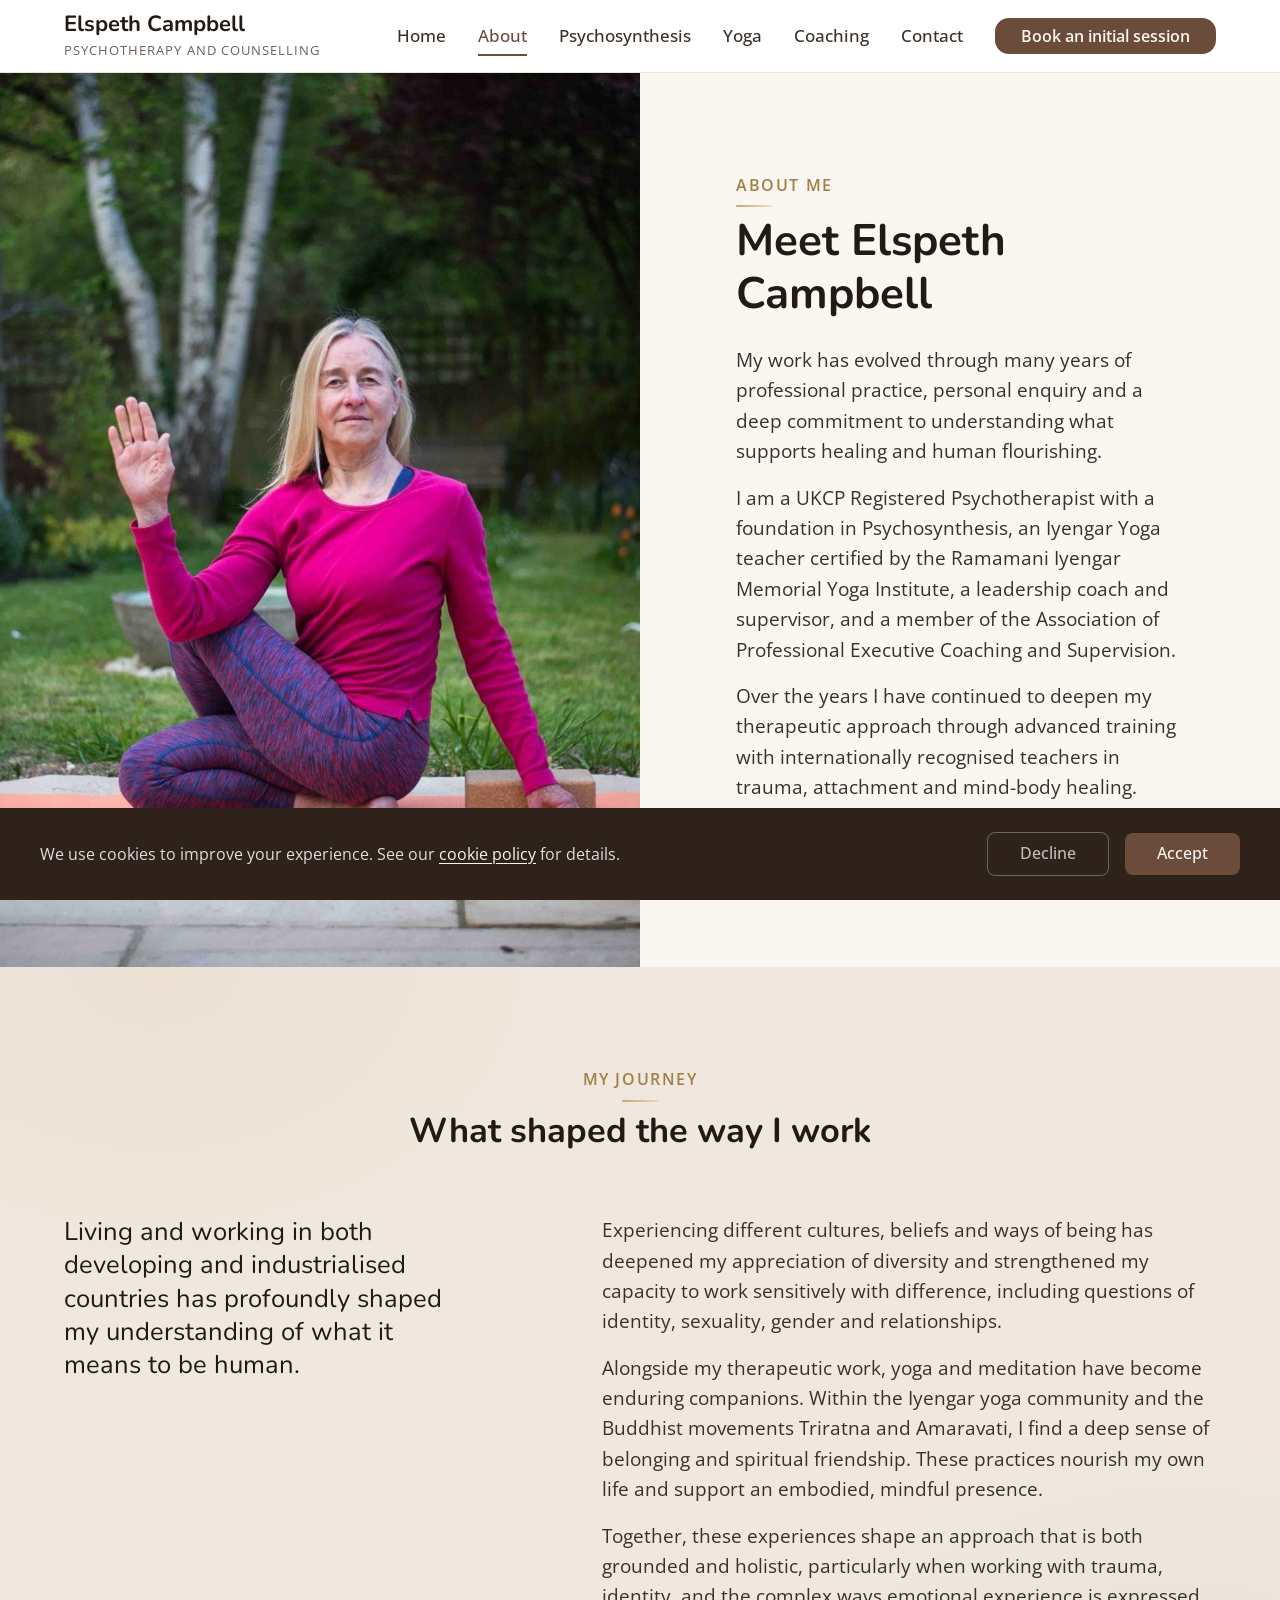
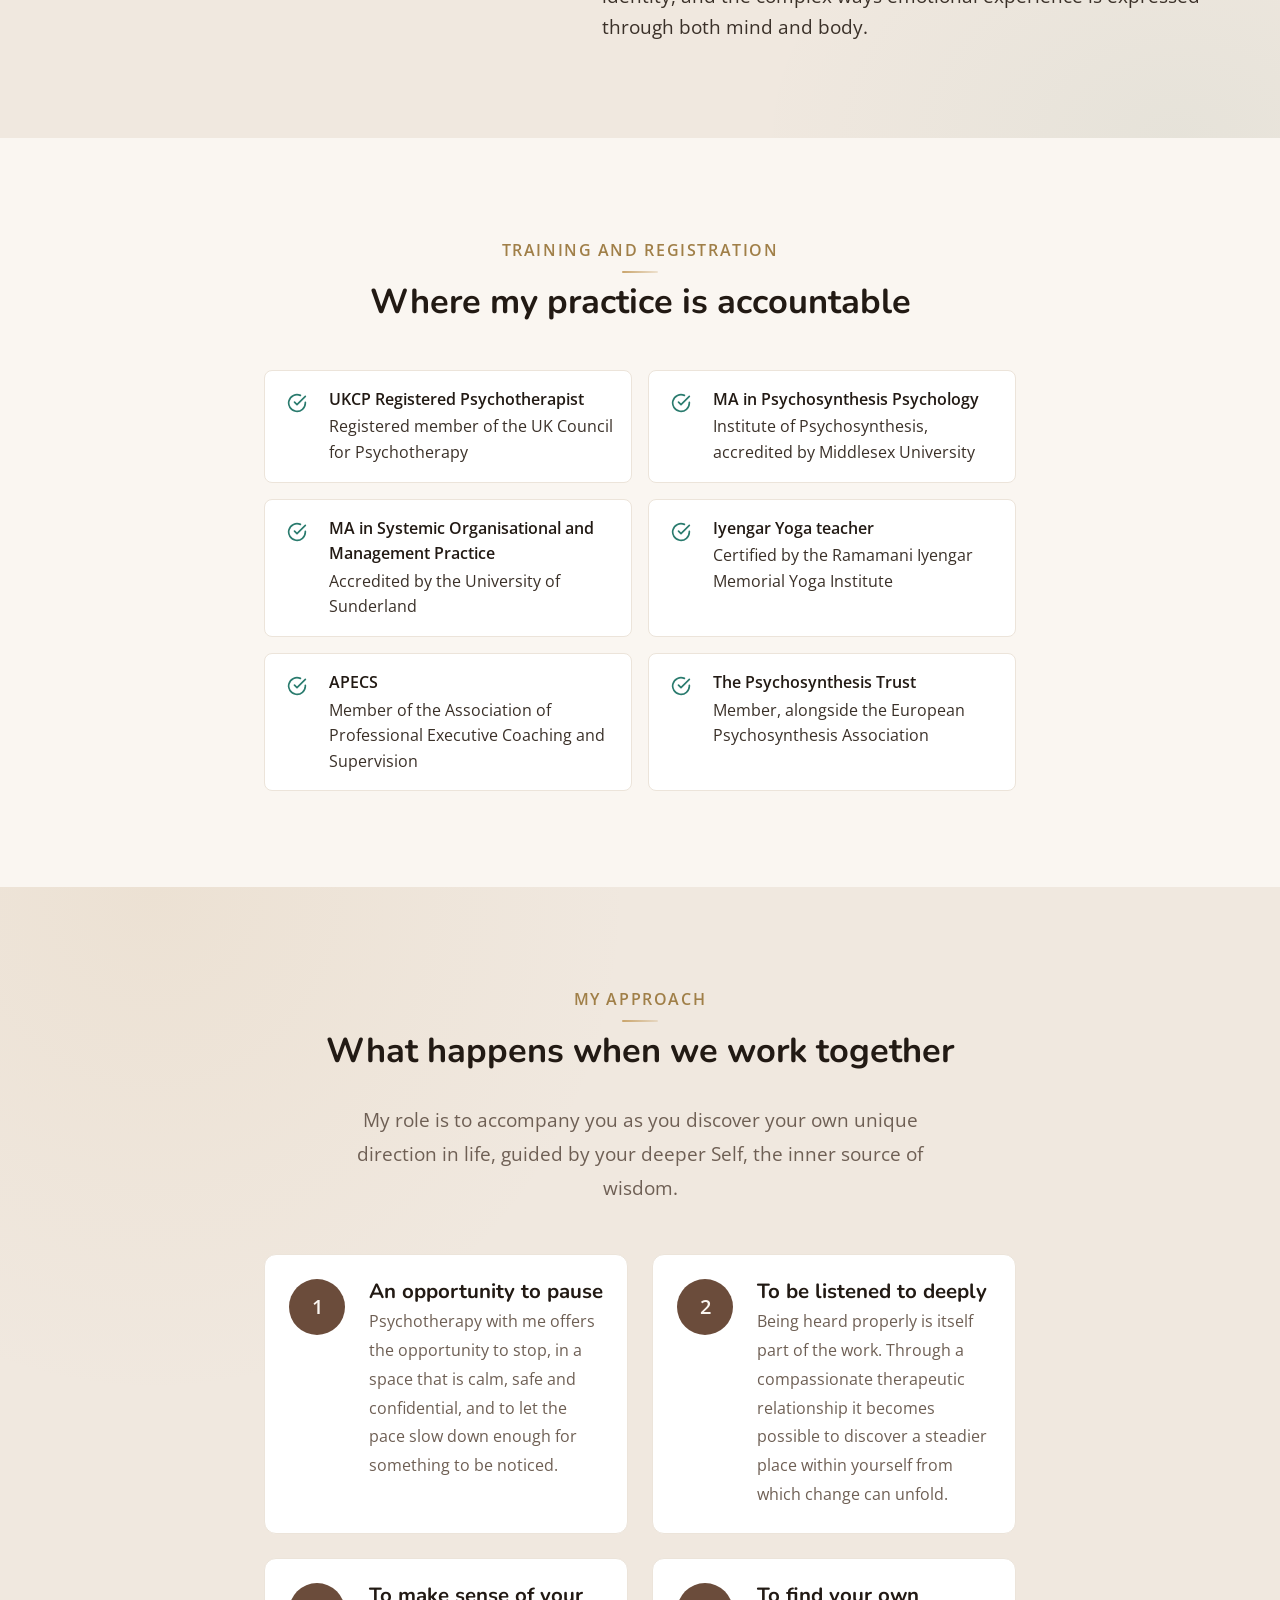
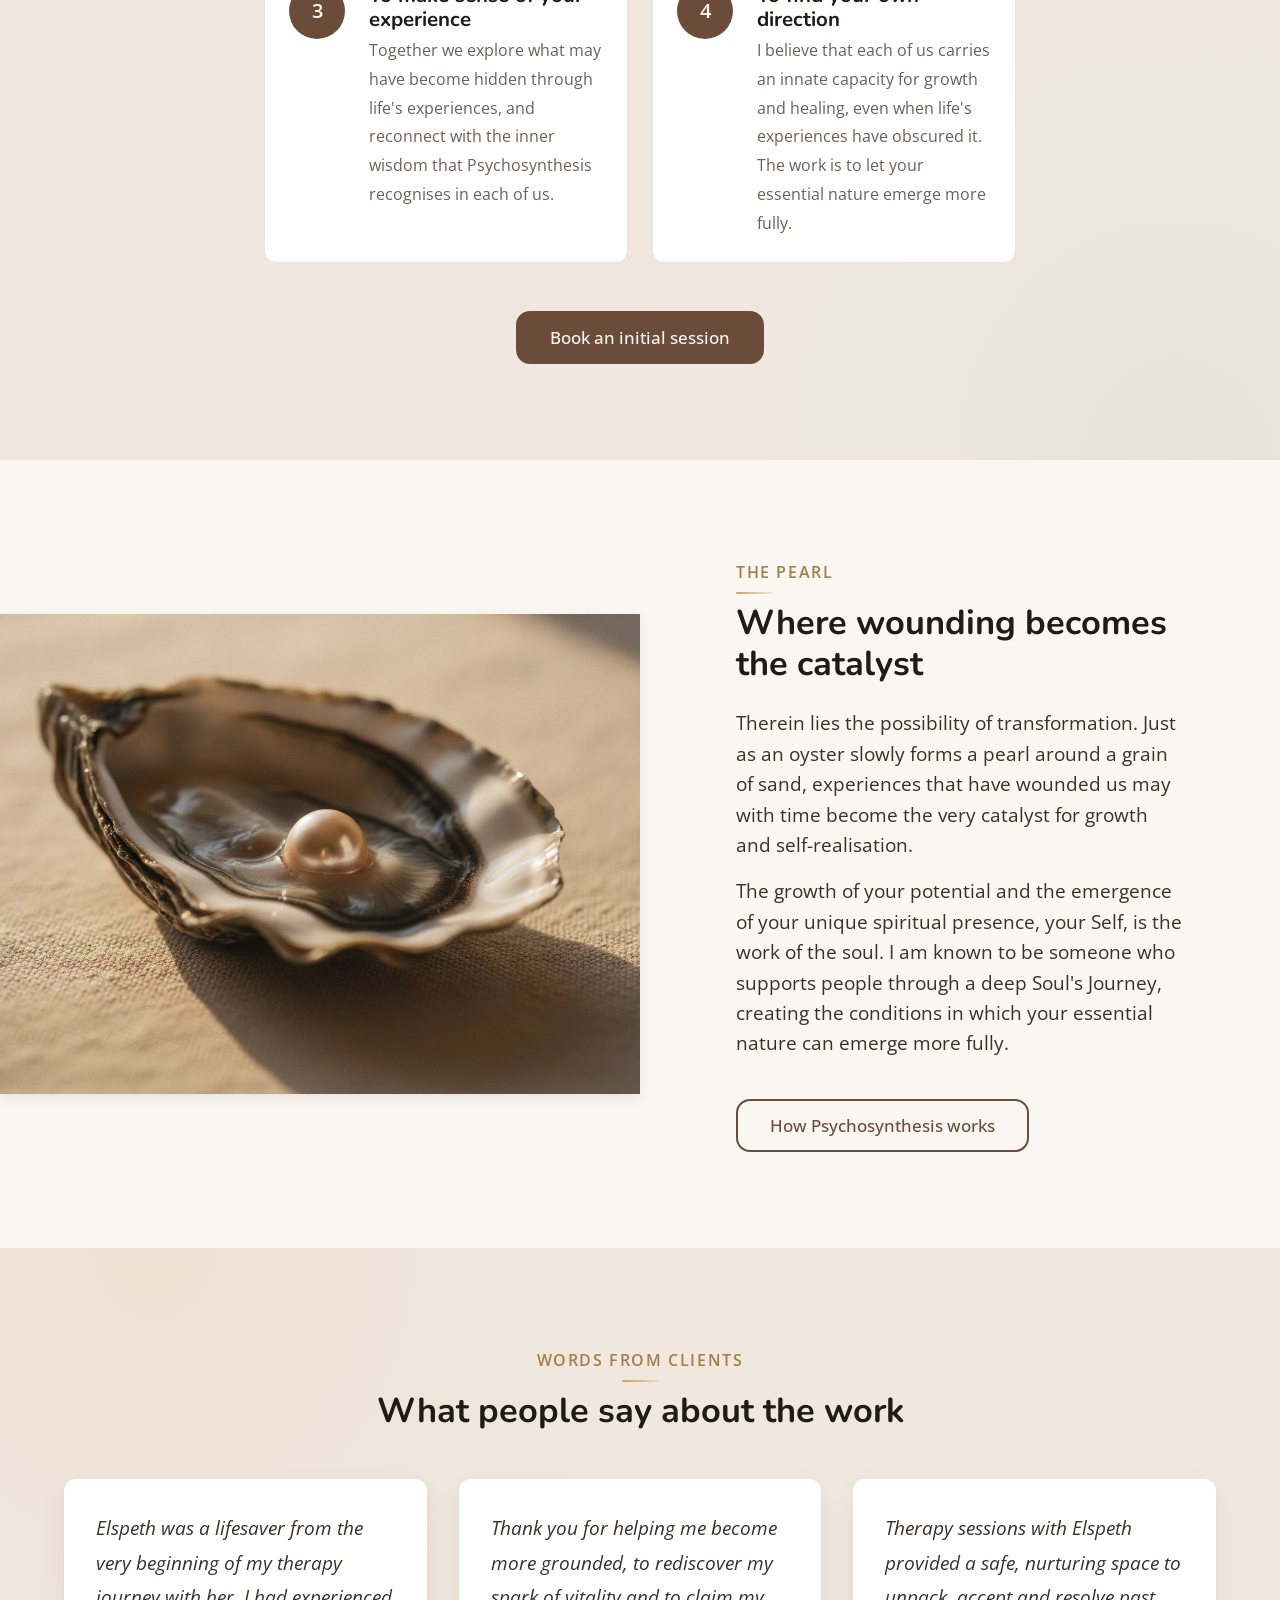
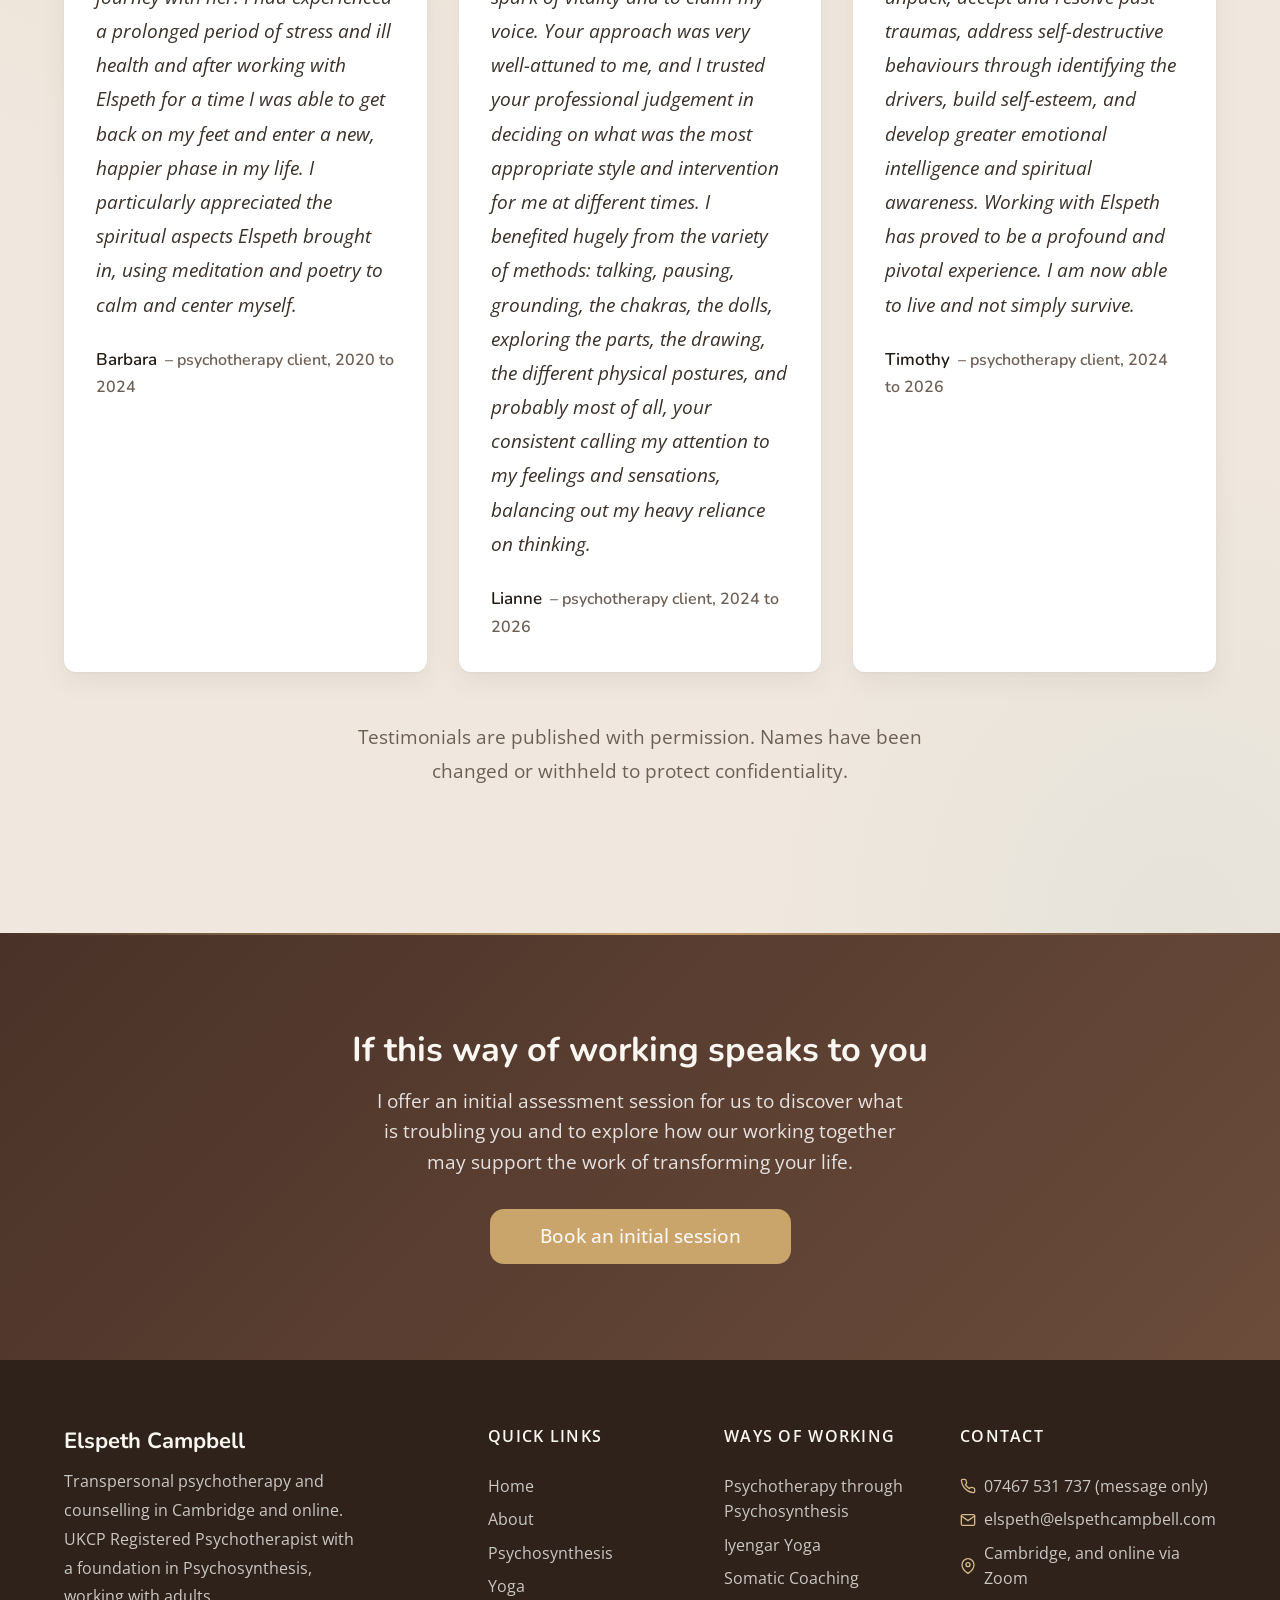
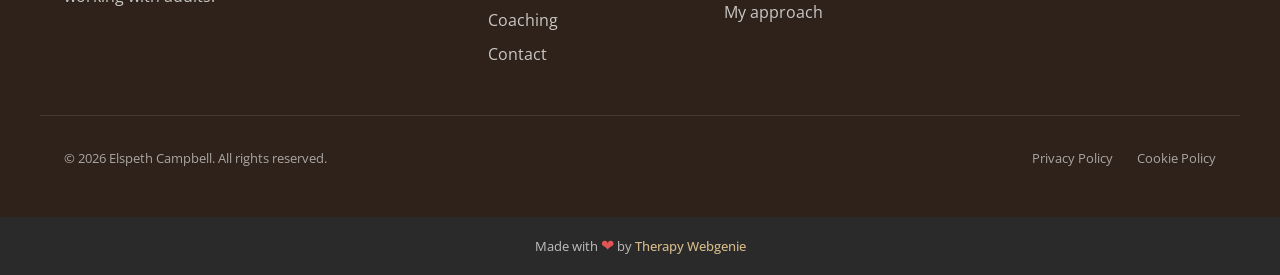
==== about.html @ 1c3edd98 "Fan-out: about, yoga, coaching, contact, privacy, cookies Slice approved 2026-08-28. All six remaini" ====
<!DOCTYPE html>
<html lang="en">
<head>
  <meta charset="UTF-8">
  <meta name="viewport" content="width=device-width, initial-scale=1.0">
  <meta name="description" content="Elspeth Campbell is a UKCP Registered Psychotherapist in Cambridge and online, with a foundation in Psychosynthesis and Iyengar Yoga.">
  <meta name="author" content="Elspeth Campbell">
  <meta name="robots" content="max-image-preview:large">
  <title>About Elspeth Campbell | Psychotherapist in Cambridge</title>

  <link rel="canonical" href="https://www.elspethcampbell.com/about.html">

  <meta property="og:type" content="profile">
  <meta property="og:url" content="https://www.elspethcampbell.com/about.html">
  <meta property="og:title" content="About Elspeth Campbell | Psychotherapist in Cambridge">
  <meta property="og:description" content="Elspeth Campbell is a UKCP Registered Psychotherapist in Cambridge and online, with a foundation in Psychosynthesis and Iyengar Yoga.">
  <meta property="og:image" content="https://www.elspethcampbell.com/images/elspeth-square.jpg">

  <meta name="twitter:card" content="summary_large_image">
  <meta name="twitter:title" content="About Elspeth Campbell | Psychotherapist in Cambridge">
  <meta name="twitter:description" content="Elspeth Campbell is a UKCP Registered Psychotherapist in Cambridge and online, with a foundation in Psychosynthesis and Iyengar Yoga.">
  <meta name="twitter:image" content="https://www.elspethcampbell.com/images/elspeth-square.jpg">

  <link rel="icon" href="images/favicon.png" type="image/png" sizes="96x96">
  <link rel="apple-touch-icon" href="images/apple-touch-icon.png">

  <link rel="preconnect" href="https://fonts.googleapis.com">
  <link rel="preconnect" href="https://fonts.gstatic.com" crossorigin>

  <link rel="stylesheet" href="css/base.css">
  <link rel="stylesheet" href="css/components.css">
  <link rel="stylesheet" href="css/theme.css">
  <!-- PROFILE:schema -->
  <script type="application/ld+json">
  {
    "@context": "https://schema.org",
    "@type": "LocalBusiness",
    "name": "Elspeth Campbell",
    "description": "Transpersonal psychotherapy and counselling in Cambridge and online. UKCP Registered Psychotherapist with a foundation in Psychosynthesis, working with adults.",
    "url": "https://www.elspethcampbell.com",
    "telephone": "07467 531 737",
    "email": "elspeth@elspethcampbell.com",
    "address": {
      "@type": "PostalAddress",
      "addressLocality": "Cambridge",
      "addressCountry": "GB"
    },
    "areaServed": "Cambridge and online",
    "image": "https://www.elspethcampbell.com/images/elspeth-square.jpg"
  }
  </script>
  <!-- /PROFILE:schema -->
</head>
<body>

  <a href="#main" class="skip-link">Skip to main content</a>

  <!-- SECTION: nav -->
  <nav class="nav" role="navigation" aria-label="Main navigation">
    <div class="container nav__inner">
      <a href="index.html" class="nav__brand">
        <!-- PROFILE:logo --><!-- /PROFILE:logo -->
        <span class="nav__name"><!-- PROFILE:site_title -->Elspeth Campbell<!-- /PROFILE:site_title --></span>
        <span class="nav__title"><!-- PROFILE:site_slogan -->Psychotherapy and Counselling<!-- /PROFILE:site_slogan --></span>
      </a>
      <div class="nav__links">
        <a href="index.html" class="nav__link">Home</a>
        <a href="about.html" class="nav__link nav__link--active">About</a>
        <a href="psychosynthesis.html" class="nav__link">Psychosynthesis</a>
        <a href="yoga.html" class="nav__link">Yoga</a>
        <a href="coaching.html" class="nav__link">Coaching</a>
        <a href="contact.html" class="nav__link">Contact</a>
        <a href="contact.html" class="btn btn--primary nav__cta">Book an initial session</a>
      </div>
      <button class="nav__toggle" aria-label="Toggle menu" aria-expanded="false" aria-controls="mobile-menu">
        <span class="nav__toggle-bar"></span>
        <span class="nav__toggle-bar"></span>
        <span class="nav__toggle-bar"></span>
      </button>
    </div>
    <div class="nav__mobile" id="mobile-menu" role="menu">
      <a href="index.html" class="nav__link" role="menuitem">Home</a>
      <a href="about.html" class="nav__link nav__link--active" role="menuitem">About</a>
      <a href="psychosynthesis.html" class="nav__link" role="menuitem">Psychosynthesis</a>
      <a href="yoga.html" class="nav__link" role="menuitem">Yoga</a>
      <a href="coaching.html" class="nav__link" role="menuitem">Coaching</a>
      <a href="contact.html" class="nav__link" role="menuitem">Contact</a>
      <a href="contact.html" class="btn btn--primary" role="menuitem">Book an initial session</a>
    </div>
  </nav>
  <!-- /SECTION: nav -->

  <!-- Compact scroll header -->
  <div class="nav-scroll" aria-hidden="true">
    <div class="container nav-scroll__inner">
      <div class="nav-scroll__brand">
        <span class="nav-scroll__name"><!-- PROFILE:site_title -->Elspeth Campbell<!-- /PROFILE:site_title --></span>
        <span class="nav-scroll__title"><!-- PROFILE:site_slogan -->Psychotherapy and Counselling<!-- /PROFILE:site_slogan --></span>
      </div>
      <div class="nav-scroll__right">
        <a href="tel:07467531737" class="nav-scroll__phone">
          <svg xmlns="http://www.w3.org/2000/svg" viewBox="0 0 24 24" fill="none" stroke="currentColor" stroke-width="2" stroke-linecap="round" stroke-linejoin="round"><path d="M22 16.92v3a2 2 0 0 1-2.18 2 19.79 19.79 0 0 1-8.63-3.07 19.5 19.5 0 0 1-6-6 19.79 19.79 0 0 1-3.07-8.67A2 2 0 0 1 4.11 2h3a2 2 0 0 1 2 1.72c.127.96.361 1.903.7 2.81a2 2 0 0 1-.45 2.11L8.09 9.91a16 16 0 0 0 6 6l1.27-1.27a2 2 0 0 1 2.11-.45c.907.339 1.85.573 2.81.7A2 2 0 0 1 22 16.92z"></path></svg>
          07467 531 737
        </a>
        <a href="tel:07467531737" class="nav-scroll__phone-icon" aria-label="Call Elspeth">
          <svg xmlns="http://www.w3.org/2000/svg" viewBox="0 0 24 24" fill="none" stroke="currentColor" stroke-width="2" stroke-linecap="round" stroke-linejoin="round"><path d="M22 16.92v3a2 2 0 0 1-2.18 2 19.79 19.79 0 0 1-8.63-3.07 19.5 19.5 0 0 1-6-6 19.79 19.79 0 0 1-3.07-8.67A2 2 0 0 1 4.11 2h3a2 2 0 0 1 2 1.72c.127.96.361 1.903.7 2.81a2 2 0 0 1-.45 2.11L8.09 9.91a16 16 0 0 0 6 6l1.27-1.27a2 2 0 0 1 2.11-.45c.907.339 1.85.573 2.81.7A2 2 0 0 1 22 16.92z"></path></svg>
        </a>
        <button class="nav-scroll__toggle" aria-label="Toggle menu">
          <span class="nav-scroll__toggle-bar"></span>
          <span class="nav-scroll__toggle-bar"></span>
          <span class="nav-scroll__toggle-bar"></span>
        </button>
      </div>
    </div>
  </div>

  <main id="main">

    <!-- SECTION: about-hero -->
    <section class="about-hero">
      <div class="container about-hero__inner">
        <div class="about-hero__image-wrap">
          <img loading="lazy" src="images/elspeth-about.jpg" alt="Elspeth Campbell, transpersonal psychotherapist, seated in a garden" class="about-hero__image" width="900" height="1200" style="max-height: 100vh;">
        </div>
        <div class="about-hero__content">
          <span class="section-label">About me</span>
          <h1>Meet Elspeth Campbell</h1>
          <p>My work has evolved through many years of professional practice, personal enquiry and a deep commitment to understanding what supports healing and human flourishing.</p>
          <p>I am a UKCP Registered Psychotherapist with a foundation in Psychosynthesis, an Iyengar Yoga teacher certified by the Ramamani Iyengar Memorial Yoga Institute, a leadership coach and supervisor, and a member of the Association of Professional Executive Coaching and Supervision.</p>
          <p>Over the years I have continued to deepen my therapeutic approach through advanced training with internationally recognised teachers in trauma, attachment and mind-body healing.</p>
          <a href="contact.html" class="btn btn--primary">Book an initial session</a>
        </div>
      </div>
    </section>
    <!-- /SECTION: about-hero -->

    <!-- SECTION: my-journey -->
    <section class="section section--alt reveal">
      <div class="container">
        <div class="story-split">
          <div class="story-split__heading text-center">
            <span class="section-label">My journey</span>
            <h2 style="margin-bottom: var(--space-3xl);">What shaped the way I work</h2>
          </div>
          <div class="story-split__body" style="gap: var(--space-5xl);">
            <div class="story-split__lead">
              <h3>Living and working in both developing and industrialised countries has profoundly shaped my understanding of what it means to be human.</h3>
            </div>
            <div class="story-split__text">
              <p>Experiencing different cultures, beliefs and ways of being has deepened my appreciation of diversity and strengthened my capacity to work sensitively with difference, including questions of identity, sexuality, gender and relationships.</p>
              <p>Alongside my therapeutic work, yoga and meditation have become enduring companions. Within the Iyengar yoga community and the Buddhist movements Triratna and Amaravati, I find a deep sense of belonging and spiritual friendship. These practices nourish my own life and support an embodied, mindful presence.</p>
              <p>Together, these experiences shape an approach that is both grounded and holistic, particularly when working with trauma, identity, and the complex ways emotional experience is expressed through both mind and body.</p>
            </div>
          </div>
        </div>
      </div>
    </section>
    <!-- /SECTION: my-journey -->

    <!-- SECTION: qualifications -->
    <section class="section reveal">
      <div class="container text-center">
        <span class="section-label">Training and registration</span>
        <h2>Where my practice is accountable</h2>
      </div>
      <div class="container container--narrow reveal reveal-trigger">
        <div class="quals-list">
          <div class="quals-list__item">
            <div class="quals-list__icon"><svg xmlns="http://www.w3.org/2000/svg" viewBox="0 0 24 24" fill="none" stroke="currentColor" stroke-width="2" stroke-linecap="round" stroke-linejoin="round"><path d="M22 11.08V12a10 10 0 1 1-5.93-9.14"></path><polyline points="22 4 12 14.01 9 11.01"></polyline></svg></div>
            <div class="quals-list__text"><strong>UKCP Registered Psychotherapist</strong>Registered member of the UK Council for Psychotherapy</div>
          </div>
          <div class="quals-list__item">
            <div class="quals-list__icon"><svg xmlns="http://www.w3.org/2000/svg" viewBox="0 0 24 24" fill="none" stroke="currentColor" stroke-width="2" stroke-linecap="round" stroke-linejoin="round"><path d="M22 11.08V12a10 10 0 1 1-5.93-9.14"></path><polyline points="22 4 12 14.01 9 11.01"></polyline></svg></div>
            <div class="quals-list__text"><strong>MA in Psychosynthesis Psychology</strong>Institute of Psychosynthesis, accredited by Middlesex University</div>
          </div>
          <div class="quals-list__item">
            <div class="quals-list__icon"><svg xmlns="http://www.w3.org/2000/svg" viewBox="0 0 24 24" fill="none" stroke="currentColor" stroke-width="2" stroke-linecap="round" stroke-linejoin="round"><path d="M22 11.08V12a10 10 0 1 1-5.93-9.14"></path><polyline points="22 4 12 14.01 9 11.01"></polyline></svg></div>
            <div class="quals-list__text"><strong>MA in Systemic Organisational and Management Practice</strong>Accredited by the University of Sunderland</div>
          </div>
          <div class="quals-list__item">
            <div class="quals-list__icon"><svg xmlns="http://www.w3.org/2000/svg" viewBox="0 0 24 24" fill="none" stroke="currentColor" stroke-width="2" stroke-linecap="round" stroke-linejoin="round"><path d="M22 11.08V12a10 10 0 1 1-5.93-9.14"></path><polyline points="22 4 12 14.01 9 11.01"></polyline></svg></div>
            <div class="quals-list__text"><strong>Iyengar Yoga teacher</strong>Certified by the Ramamani Iyengar Memorial Yoga Institute</div>
          </div>
          <div class="quals-list__item">
            <div class="quals-list__icon"><svg xmlns="http://www.w3.org/2000/svg" viewBox="0 0 24 24" fill="none" stroke="currentColor" stroke-width="2" stroke-linecap="round" stroke-linejoin="round"><path d="M22 11.08V12a10 10 0 1 1-5.93-9.14"></path><polyline points="22 4 12 14.01 9 11.01"></polyline></svg></div>
            <div class="quals-list__text"><strong>APECS</strong>Member of the Association of Professional Executive Coaching and Supervision</div>
          </div>
          <div class="quals-list__item">
            <div class="quals-list__icon"><svg xmlns="http://www.w3.org/2000/svg" viewBox="0 0 24 24" fill="none" stroke="currentColor" stroke-width="2" stroke-linecap="round" stroke-linejoin="round"><path d="M22 11.08V12a10 10 0 1 1-5.93-9.14"></path><polyline points="22 4 12 14.01 9 11.01"></polyline></svg></div>
            <div class="quals-list__text"><strong>The Psychosynthesis Trust</strong>Member, alongside the European Psychosynthesis Association</div>
          </div>
        </div>
      </div>
    </section>
    <!-- /SECTION: qualifications -->

    <!-- SECTION: approach -->
    <section class="section section--alt reveal">
      <div class="container text-center">
        <span class="section-label">My approach</span>
        <h2>What happens when we work together</h2>
        <p class="section-subtitle">My role is to accompany you as you discover your own unique direction in life, guided by your deeper Self, the inner source of wisdom.</p>
      </div>
      <div class="container container--narrow reveal reveal-trigger">
        <div class="approach-grid">
          <div class="approach-item">
            <div class="approach-item__number">1</div>
            <h3>An opportunity to pause</h3>
            <p>Psychotherapy with me offers the opportunity to stop, in a space that is calm, safe and confidential, and to let the pace slow down enough for something to be noticed.</p>
          </div>
          <div class="approach-item">
            <div class="approach-item__number">2</div>
            <h3>To be listened to deeply</h3>
            <p>Being heard properly is itself part of the work. Through a compassionate therapeutic relationship it becomes possible to discover a steadier place within yourself from which change can unfold.</p>
          </div>
          <div class="approach-item">
            <div class="approach-item__number">3</div>
            <h3>To make sense of your experience</h3>
            <p>Together we explore what may have become hidden through life's experiences, and reconnect with the inner wisdom that Psychosynthesis recognises in each of us.</p>
          </div>
          <div class="approach-item">
            <div class="approach-item__number">4</div>
            <h3>To find your own direction</h3>
            <p>I believe that each of us carries an innate capacity for growth and healing, even when life's experiences have obscured it. The work is to let your essential nature emerge more fully.</p>
          </div>
        </div>
      </div>
      <div class="container text-center section-footer">
        <a href="contact.html" class="btn btn--primary">Book an initial session</a>
      </div>
    </section>
    <!-- /SECTION: approach -->

    <!-- SECTION: values -->
    <section class="section reveal">
      <div class="split split--bleed">
        <img src="images/pearl-in-oyster.jpg" alt="A pearl forming inside an opened oyster shell, soft iridescent nacre" class="split__image" width="1200" height="800" loading="lazy">
        <div class="split__content">
          <span class="section-label">The pearl</span>
          <h2>Where wounding becomes the catalyst</h2>
          <p>Therein lies the possibility of transformation. Just as an oyster slowly forms a pearl around a grain of sand, experiences that have wounded us may with time become the very catalyst for growth and self-realisation.</p>
          <p>The growth of your potential and the emergence of your unique spiritual presence, your Self, is the work of the soul. I am known to be someone who supports people through a deep Soul's Journey, creating the conditions in which your essential nature can emerge more fully.</p>
          <a href="psychosynthesis.html" class="btn btn--secondary">How Psychosynthesis works</a>
        </div>
      </div>
    </section>
    <!-- /SECTION: values -->

    <!-- SECTION: testimonials -->
    <section class="section section--alt">
      <div class="container text-center">
        <span class="section-label">Words from clients</span>
        <h2>What people say about the work</h2>
      </div>
      <div class="container grid grid--3">
        <div class="testimonial testimonial--card">
          <p class="testimonial__quote">Elspeth was a lifesaver from the very beginning of my therapy journey with her. I had experienced a prolonged period of stress and ill health and after working with Elspeth for a time I was able to get back on my feet and enter a new, happier phase in my life. I particularly appreciated the spiritual aspects Elspeth brought in, using meditation and poetry to calm and center myself.</p>
          <p class="testimonial__author">Barbara <span class="testimonial__detail" style="display:inline; margin-left: 0.25em;">&ndash; psychotherapy client, 2020 to 2024</span></p>
        </div>
        <div class="testimonial testimonial--card">
          <p class="testimonial__quote">Thank you for helping me become more grounded, to rediscover my spark of vitality and to claim my voice. Your approach was very well-attuned to me, and I trusted your professional judgement in deciding on what was the most appropriate style and intervention for me at different times. I benefited hugely from the variety of methods: talking, pausing, grounding, the chakras, the dolls, exploring the parts, the drawing, the different physical postures, and probably most of all, your consistent calling my attention to my feelings and sensations, balancing out my heavy reliance on thinking.</p>
          <p class="testimonial__author">Lianne <span class="testimonial__detail" style="display:inline; margin-left: 0.25em;">&ndash; psychotherapy client, 2024 to 2026</span></p>
        </div>
        <div class="testimonial testimonial--card">
          <p class="testimonial__quote">Therapy sessions with Elspeth provided a safe, nurturing space to unpack, accept and resolve past traumas, address self-destructive behaviours through identifying the drivers, build self-esteem, and develop greater emotional intelligence and spiritual awareness. Working with Elspeth has proved to be a profound and pivotal experience. I am now able to live and not simply survive.</p>
          <p class="testimonial__author">Timothy <span class="testimonial__detail" style="display:inline; margin-left: 0.25em;">&ndash; psychotherapy client, 2024 to 2026</span></p>
        </div>
      </div>
      <div class="container text-center section-footer">
        <p class="section-subtitle">Testimonials are published with permission. Names have been changed or withheld to protect confidentiality.</p>
      </div>
    </section>
    <!-- /SECTION: testimonials -->

    <!-- SECTION: cta -->
    <section class="section cta-banner">
      <div class="container text-center">
        <h2>If this way of working speaks to you</h2>
        <p>I offer an initial assessment session for us to discover what is troubling you and to explore how our working together may support the work of transforming your life.</p>
        <a href="contact.html" class="btn btn--accent">Book an initial session</a>
      </div>
    </section>
    <!-- /SECTION: cta -->

  </main>

  <!-- SECTION: footer -->
  <footer class="footer">
    <div class="container footer__inner">
      <div class="footer__brand">
        <p class="footer__brand-name">Elspeth Campbell</p>
        <p class="footer__brand-text">Transpersonal psychotherapy and counselling in Cambridge and online. UKCP Registered Psychotherapist with a foundation in Psychosynthesis, working with adults.</p>
      </div>
      <div class="footer__col">
        <p class="footer__heading">Quick Links</p>
        <div class="footer__links">
          <a href="index.html" class="footer__link">Home</a>
          <a href="about.html" class="footer__link">About</a>
          <a href="psychosynthesis.html" class="footer__link">Psychosynthesis</a>
          <a href="yoga.html" class="footer__link">Yoga</a>
          <a href="coaching.html" class="footer__link">Coaching</a>
          <a href="contact.html" class="footer__link">Contact</a>
        </div>
      </div>
      <div class="footer__col">
        <p class="footer__heading">Ways of working</p>
        <div class="footer__links">
          <a href="psychosynthesis.html" class="footer__link">Psychotherapy through Psychosynthesis</a>
          <a href="yoga.html" class="footer__link">Iyengar Yoga</a>
          <a href="coaching.html" class="footer__link">Somatic Coaching</a>
          <a href="about.html" class="footer__link">My approach</a>
        </div>
      </div>
      <div class="footer__col">
        <p class="footer__heading">Contact</p>
        <div class="footer__contact-item">
          <svg xmlns="http://www.w3.org/2000/svg" viewBox="0 0 24 24" fill="none" stroke="currentColor" stroke-width="2" stroke-linecap="round" stroke-linejoin="round"><path d="M22 16.92v3a2 2 0 0 1-2.18 2 19.79 19.79 0 0 1-8.63-3.07 19.5 19.5 0 0 1-6-6 19.79 19.79 0 0 1-3.07-8.67A2 2 0 0 1 4.11 2h3a2 2 0 0 1 2 1.72 12.84 12.84 0 0 0 .7 2.81 2 2 0 0 1-.45 2.11L8.09 9.91a16 16 0 0 0 6 6l1.27-1.27a2 2 0 0 1 2.11-.45 12.84 12.84 0 0 0 2.81.7A2 2 0 0 1 22 16.92z"></path></svg>
          <!-- PROFILE:phone_landline --><span>07467 531 737 (message only)</span><!-- /PROFILE:phone_landline -->
        </div>
        <div class="footer__contact-item">
          <svg xmlns="http://www.w3.org/2000/svg" viewBox="0 0 24 24" fill="none" stroke="currentColor" stroke-width="2" stroke-linecap="round" stroke-linejoin="round"><path d="M4 4h16c1.1 0 2 .9 2 2v12c0 1.1-.9 2-2 2H4c-1.1 0-2-.9-2-2V6c0-1.1.9-2 2-2z"></path><polyline points="22,6 12,13 2,6"></polyline></svg>
          <!-- PROFILE:email --><a href="mailto:elspeth@elspethcampbell.com">elspeth@elspethcampbell.com</a><!-- /PROFILE:email -->
        </div>
        <div class="footer__contact-item">
          <svg xmlns="http://www.w3.org/2000/svg" viewBox="0 0 24 24" fill="none" stroke="currentColor" stroke-width="2" stroke-linecap="round" stroke-linejoin="round"><path d="M21 10c0 7-9 13-9 13s-9-6-9-13a9 9 0 0 1 18 0z"></path><circle cx="12" cy="10" r="3"></circle></svg>
          <!-- PROFILE:address --><span>Cambridge, and online via Zoom</span><!-- /PROFILE:address -->
        </div>
      </div>
    </div>
    <div class="container footer__bottom">
      <p class="footer__copyright">&copy; 2026 Elspeth Campbell. All rights reserved.</p>
      <div class="footer__legal">
        <a href="privacy.html">Privacy Policy</a>
        <a href="cookies-policy.html">Cookie Policy</a>
      </div>
    </div>
  </footer>
  <!-- /SECTION: footer -->

  <div class="site-credit">
    <p>Made with <span class="site-credit__heart" aria-label="love">&#10084;</span> by <a href="https://www.therapywebgenie.com" target="_blank" rel="noopener">Therapy Webgenie</a></p>
  </div>

  <!-- Cookie Consent -->
  <div class="cookie-banner" role="dialog" aria-label="Cookie consent">
    <div class="cookie-banner__inner">
      <p class="cookie-banner__text">We use cookies to improve your experience. See our <a href="cookies-policy.html">cookie policy</a> for details.</p>
      <div class="cookie-banner__buttons"><button class="cookie-banner__accept">Accept</button><button class="cookie-banner__decline">Decline</button></div>
    </div>
  </div>

  <!-- Back to Top -->
  <button class="back-to-top" aria-label="Back to top">
    <svg xmlns="http://www.w3.org/2000/svg" viewBox="0 0 24 24" fill="none" stroke="currentColor" stroke-width="2" stroke-linecap="round" stroke-linejoin="round"><polyline points="18 15 12 9 6 15"></polyline></svg>
  </button>

  <script src="js/main.js"></script>
</body>
</html>
---- css/base.css ----
/* =============================================
   BASE STYLES
   Reset, Custom Properties, Typography, Layout
   Theme colours & fonts are in theme.css
   ============================================= */

/* --- Custom Properties (non-theme) --- */
:root {
  --text-xs: 0.8125rem;
  --text-sm: 1rem;
  --text-base: 1.0625rem;
  --text-md: 1.1875rem;
  --text-lg: 1.375rem;
  --text-xl: 1.625rem;
  --text-2xl: 2rem;
  --text-3xl: 2.375rem;
  --text-4xl: 3rem;

  /* Heading sizes (overridable per font pairing in theme.css) */
  --text-h1: var(--text-3xl);          /* mobile: 38px */
  --text-h1-desktop: var(--text-4xl);  /* desktop: 48px */
  --text-h2: var(--text-2xl);          /* mobile: 32px */
  --text-h2-desktop: var(--text-3xl);  /* desktop: 38px */
  --text-h3: var(--text-xl);           /* mobile: 26px */
  --text-h3-desktop: 1.75rem;          /* desktop: 28px */

  --font-weight-normal: 400;
  --font-weight-medium: 500;
  --font-weight-semibold: 600;
  --font-weight-bold: 700;

  --line-height-tight: 1.2;
  --line-height-normal: 1.6;
  --line-height-relaxed: 1.8;

  /* Spacing */
  --space-xs: 0.25rem;
  --space-sm: 0.5rem;
  --space-md: 1rem;
  --space-lg: 1.5rem;
  --space-xl: 2rem;
  --space-2xl: 3rem;
  --space-3xl: 4rem;
  --space-4xl: 6rem;
  --space-5xl: 8rem;

  /* Layout */
  --container-max: 1200px;
  --container-narrow: 800px;
  --container-wide: 1400px;

  /* Border Radius */
  --radius-sm: 4px;
  --radius-md: 8px;
  --radius-lg: 12px;
  --radius-xl: 20px;
  --radius-full: 9999px;

  /* Shadows */
  --shadow-sm: 0 1px 3px rgba(0, 0, 0, 0.06);
  --shadow-md: 0 4px 12px rgba(0, 0, 0, 0.08);
  --shadow-lg: 0 8px 30px rgba(0, 0, 0, 0.1);
  --shadow-xl: 0 12px 40px rgba(0, 0, 0, 0.12);

  /* Transitions */
  --transition-fast: 150ms ease;
  --transition-base: 250ms ease;
  --transition-normal: 300ms ease;
  --transition-slow: 400ms ease;

  /* === v1.5 Aesthetic dials ===
     Per-site theme.css overrides these to flip a site's visual aesthetic
     (sharp / soft / brutalist / luxe / editorial). Defaults preserve the
     current "soft modern" look so existing sites are unchanged.
     Pills always read --aesthetic-radius-pill (fixed 999px) so they
     stay pill-shaped regardless of the dial. */
  --aesthetic-radius:        14px;
  --aesthetic-radius-pill:   999px;
  --aesthetic-shadow-card:   0 1px 3px rgba(0, 0, 0, 0.04), 0 4px 16px rgba(0, 0, 0, 0.06);
  --aesthetic-border-width:  1px;
}

/* --- Reset --- */
*,
*::before,
*::after {
  box-sizing: border-box;
  margin: 0;
  padding: 0;
}

html {
  font-size: 100%;
  scroll-behavior: smooth;
  -webkit-text-size-adjust: 100%;
}

body {
  font-family: var(--font-body);
  font-size: var(--text-md);
  font-weight: var(--font-weight-normal);
  line-height: var(--line-height-normal);
  color: var(--color-text);
  background-color: var(--color-bg);
  -webkit-font-smoothing: antialiased;
  -moz-osx-font-smoothing: grayscale;
}

img,
picture,
video {
  display: block;
  max-width: 100%;
  height: auto;
}

svg {
  display: block;
}

input,
button,
textarea,
select {
  font: inherit;
  color: inherit;
}

button {
  cursor: pointer;
  border: none;
  background: none;
}

a {
  color: inherit;
  text-decoration: none;
}

ul,
ol {
  list-style: none;
}

h1, h2, h3, h4, h5, h6 {
  font-family: var(--font-heading);
  color: var(--color-text-heading);
  line-height: var(--line-height-tight);
  font-weight: var(--font-weight-bold);
  margin-bottom: var(--space-md);
  /* v1.7.8 — a heading carrying a long unbreakable token (a domain, an email,
     a hyphen-free compound) has nowhere to wrap and pushes past its container,
     giving the whole PAGE horizontal scroll on mobile. Hit on touch-physique,
     where "Be Better with Bowen (bebetterwithbowen.co.uk)" took the document
     to 394px inside a 375px viewport. break-word (not anywhere) so it only
     engages when the word genuinely cannot fit on a line of its own — normal
     headings are untouched, and min-content sizing is left alone so grid and
     flex tracks do not resize. */
  overflow-wrap: break-word;
}

/* --- Typography --- */
h1 {
  font-size: var(--text-h1);
}

h2 {
  font-size: var(--text-h2);
  margin-bottom: var(--space-xl);
}

h3 {
  font-size: var(--text-h3);
}

h4 {
  font-size: var(--text-lg);
}

h5 {
  font-size: var(--text-md);
}

h6 {
  font-size: var(--text-base);
}

p {
  margin-bottom: var(--space-md);
}

p:last-child:not(.section-subtitle) {
  margin-bottom: 0;
}

strong {
  font-weight: var(--font-weight-semibold);
}

/* --- Layout Utilities --- */
.container {
  width: 100%;
  max-width: var(--container-max);
  margin-left: auto;
  margin-right: auto;
  padding-left: var(--space-lg);
  padding-right: var(--space-lg);
}

.container--narrow {
  max-width: var(--container-narrow);
}

.section {
  padding-top: var(--space-3xl);
  padding-bottom: var(--space-3xl);
}

.section--alt {
  background-color: var(--color-bg-alt);
}

/* Icons inside alt sections: swap bg-alt → surface so they remain visible */
.section--alt .card__icon,
.section--alt .icon-box__icon,
.section--alt .contact-info__icon,
.section--alt .service-detail__icon {
  background-color: var(--color-surface);
}

.section--dark {
  background-color: var(--color-bg-dark);
  color: var(--color-text-inverse);
}

.section--dark h2,
.section--dark h3,
.section--dark h4 {
  color: var(--color-text-inverse);
}

/* Grid */
.grid {
  display: grid;
  gap: var(--space-xl);
}

.grid--2 {
  grid-template-columns: 1fr;
}

.grid--3 {
  grid-template-columns: 1fr;
}

/* --- Buttons --- */
.btn {
  display: inline-flex;
  align-items: center;
  justify-content: center;
  gap: var(--space-sm);
  padding: var(--space-md) var(--space-xl);
  font-family: var(--font-body);
  font-size: var(--text-base);
  font-weight: var(--font-weight-medium);
  line-height: 1;
  border-radius: var(--aesthetic-radius);
  transition: all var(--transition-base);
  text-decoration: none;
  border: calc(var(--aesthetic-border-width) + 1px) solid transparent;
  white-space: nowrap;
}

.btn svg {
  width: 1em;
  height: 1em;
  flex-shrink: 0;
}

.btn--primary {
  background-color: var(--color-primary);
  color: var(--color-text-inverse);
  border-color: var(--color-primary);
}

.btn--primary:hover {
  background-color: var(--color-primary-dark);
  border-color: var(--color-primary-dark);
}

.btn--secondary {
  background-color: transparent;
  color: var(--color-primary);
  border-color: var(--color-primary);
}

.btn--secondary:hover {
  background-color: var(--color-primary);
  color: var(--color-text-inverse);
}

.btn--accent {
  background-color: var(--color-secondary);
  color: var(--color-text-inverse);
  border-color: var(--color-secondary);
}

.btn--accent:hover {
  background-color: var(--color-secondary-dark);
  border-color: var(--color-secondary-dark);
}

.btn--block {
  width: 100%;
}

/* --- Links --- */
.link {
  color: var(--color-primary);
  text-decoration: underline;
  text-underline-offset: 3px;
  transition: color var(--transition-fast);
}

.link:hover {
  color: var(--color-primary-dark);
}

/* --- Text Utilities --- */
.text-center {
  text-align: center;
}

.text-center h2 {
  margin-bottom: var(--space-xl);
}

.text-balance {
  text-wrap: balance;
}

.section-subtitle {
  font-size: var(--text-md);
  color: var(--color-text-light);
  max-width: 600px;
  margin-bottom: var(--space-2xl);
  line-height: var(--line-height-relaxed);
}

.text-center .section-subtitle {
  margin-left: auto;
  margin-right: auto;
}

.section-footer {
  margin-top: var(--space-2xl);
}

.section-label {
  display: inline-block;
  font-family: var(--font-body);
  font-size: var(--text-sm);
  font-weight: var(--font-weight-semibold);
  text-transform: uppercase;
  letter-spacing: 0.1em;
  color: var(--color-secondary-dark);
  margin-bottom: var(--space-sm);
}
/* v1.4 — pill variant: dark-navy bg, white text, compact (matches hero label) */
.section-label--pill {
  background-color: var(--color-secondary);
  color: var(--color-text-inverse);
  font-size: 0.65rem;
  font-weight: 700;
  letter-spacing: 0.12em;
  padding: 5px 13px;
  border-radius: 5px;
  margin-bottom: 14px;
}
.section-label--pill-accent { background-color: var(--color-accent); color: var(--color-text-inverse); }
.section-label--pill-primary { background-color: var(--color-primary); color: var(--color-text-inverse); }

/* --- Responsive Typography --- */
@media (min-width: 768px) {
  h1 {
    font-size: var(--text-h1-desktop);
  }

  h2 {
    font-size: var(--text-h2-desktop);
  }

  h3 {
    font-size: var(--text-h3-desktop);
  }

  .section {
    padding-top: var(--space-4xl);
    padding-bottom: var(--space-4xl);
  }
}

/* --- Responsive Grid --- */
@media (min-width: 768px) {
  .grid--2 {
    grid-template-columns: repeat(2, 1fr);
  }

  .grid--3 {
    grid-template-columns: repeat(2, 1fr);
  }
}

@media (min-width: 1024px) {
  .grid--3 {
    grid-template-columns: repeat(3, 1fr);
  }
}

/* --- Screen Reader Only --- */
.sr-only {
  position: absolute;
  width: 1px;
  height: 1px;
  padding: 0;
  margin: -1px;
  overflow: hidden;
  clip: rect(0, 0, 0, 0);
  white-space: nowrap;
  border-width: 0;
}
---- css/components.css ----
/* =============================================
   COMPONENT STYLES
   Nav, Hero, Cards, Testimonials, Forms, Footer
   ============================================= */

/* --- Skip Link --- */
.skip-link {
  position: absolute;
  top: -100%;
  left: var(--space-md);
  padding: var(--space-sm) var(--space-md);
  background: var(--color-primary);
  color: var(--color-text-inverse);
  border-radius: var(--radius-md);
  z-index: 1000;
  font-size: var(--text-sm);
}

.skip-link:focus {
  top: var(--space-sm);
}

/* =============================================
   NAVIGATION
   ============================================= */
.nav {
  position: relative;
  z-index: 100;
  background-color: var(--color-surface);
  border-bottom: 1px solid var(--color-border-light);
  transition: box-shadow var(--transition-base);
}

.nav--scrolled {
  box-shadow: var(--shadow-md);
}

.nav__inner {
  display: flex;
  align-items: center;
  justify-content: space-between;
  height: 72px;
  position: relative;
  z-index: 2;
}

.nav__brand {
  display: flex;
  flex-direction: column;
  gap: 2px;
}

.nav__logo {
  max-height: 70px;
  width: auto;
  object-fit: contain;
}

/* Logo beside title — add .nav__brand--inline to .nav__brand */
.nav__brand--inline {
  flex-direction: row;
  align-items: center;
  gap: var(--space-sm);
}

.nav__brand--inline .nav__brand-text {
  display: flex;
  flex-direction: column;
  gap: 2px;
}

.nav__name {
  font-family: var(--font-heading);
  font-size: var(--text-lg);
  font-weight: var(--font-weight-bold);
  color: var(--color-text-heading);
  line-height: 1.2;
}

.nav__title {
  font-size: var(--text-xs);
  color: var(--color-text-light);
  text-transform: uppercase;
  letter-spacing: 0.08em;
}

.nav__links {
  display: none;
  gap: var(--space-xl);
  align-items: center;
}

.nav__link {
  font-size: var(--text-base);
  font-weight: var(--font-weight-medium);
  color: var(--color-text);
  transition: color var(--transition-fast);
  position: relative;
  padding: var(--space-xs) 0;
  white-space: nowrap;
}

.nav__link::after {
  content: '';
  position: absolute;
  bottom: -2px;
  left: 0;
  width: 0;
  height: 2px;
  background-color: var(--color-primary);
  transition: width var(--transition-base);
}

.nav__link:hover,
.nav__link--active {
  color: var(--color-primary);
}

.nav__link:hover::after,
.nav__link--active::after {
  width: 100%;
}

.nav__cta {
  font-size: var(--text-sm);
  padding: var(--space-sm) var(--space-lg);
  font-weight: 600;
}

/* Mobile Menu Toggle */
.nav__toggle {
  display: flex;
  flex-direction: column;
  gap: 5px;
  padding: var(--space-sm);
  z-index: 110;
}

.nav__toggle-bar {
  display: block;
  width: 24px;
  height: 2px;
  background-color: var(--color-text);
  border-radius: 2px;
  transition: all var(--transition-base);
  transform-origin: center;
}

.nav__toggle--open .nav__toggle-bar {
  background-color: var(--color-text-heading) !important;
}

.nav__toggle--open .nav__toggle-bar:nth-child(1) {
  transform: translateY(7px) rotate(45deg);
}

.nav__toggle--open .nav__toggle-bar:nth-child(2) {
  opacity: 0;
}

.nav__toggle--open .nav__toggle-bar:nth-child(3) {
  transform: translateY(-7px) rotate(-45deg);
}

/* Mobile Menu Overlay — slide in from right, full viewport coverage */
.nav__mobile {
  display: flex;
  position: fixed;
  inset: 0;
  background-color: var(--color-surface);
  z-index: 1;
  padding: calc(72px + var(--space-xl)) var(--space-lg) var(--space-xl);
  flex-direction: column;
  gap: var(--space-lg);
  overflow-y: auto;
  transform: translateX(100%);
  opacity: 0;
  visibility: hidden;
  transition: transform 0.35s cubic-bezier(0.4, 0, 0.2, 1),
              opacity 0.35s ease,
              visibility 0.35s;
}

/* When opened from the compact scroll header */
.nav__mobile--from-scroll {
  padding-top: calc(56px + var(--space-sm));
  z-index: 201;
}

.nav__mobile--open {
  transform: translateX(0);
  opacity: 1;
  visibility: visible;
}

.nav__mobile .nav__link,
.nav__mobile .btn {
  opacity: 0;
  transform: translateX(20px);
  transition: opacity 0.3s ease, transform 0.3s ease;
}

.nav__mobile--open .nav__link,
.nav__mobile--open .btn {
  opacity: 1;
  transform: translateX(0);
}

.nav__mobile--open > *:nth-child(1) { transition-delay: 0.05s; }
.nav__mobile--open > *:nth-child(2) { transition-delay: 0.1s; }
.nav__mobile--open > *:nth-child(3) { transition-delay: 0.15s; }
.nav__mobile--open > *:nth-child(4) { transition-delay: 0.2s; }
.nav__mobile--open > *:nth-child(5) { transition-delay: 0.25s; }
.nav__mobile--open > *:nth-child(6) { transition-delay: 0.3s; }
.nav__mobile--open > *:nth-child(7) { transition-delay: 0.35s; }

.nav__mobile .nav__link {
  font-size: var(--text-lg);
  padding: var(--space-sm) 0;
  border-bottom: 1px solid var(--color-border-light);
}

.nav__mobile .nav__link::after {
  display: none;
}

.nav__mobile .btn {
  margin-top: var(--space-md);
  text-align: center;
}

/* Two CTA buttons side by side in mobile menu */
.nav__mobile-ctas {
  display: flex;
  gap: var(--space-sm);
  margin-top: var(--space-md);
}

.nav__mobile-ctas .btn {
  flex: 1;
  text-align: center;
  margin-top: 0;
  padding: var(--space-sm);
}

/* WhatsApp button */
.btn--whatsapp {
  background-color: #2d7d52;
  border-color: #2d7d52;
  color: #ffffff;
}

.btn--whatsapp:hover {
  background-color: #246642;
  border-color: #246642;
  color: #ffffff;
}

@media (min-width: 1100px) {
  .nav__links {
    display: flex;
  }

  .nav__toggle {
    display: none;
  }
}

/* --- Nav Dropdowns (Desktop) --- */
.nav__dropdown {
  position: relative;
}

.nav__link--has-children {
  display: inline-flex;
  align-items: center;
  gap: 4px;
  background: none;
  border: none;
  cursor: pointer;
  font-family: inherit;
  font-size: inherit;
  font-weight: inherit;
  color: inherit;
  padding: 0;
}

.nav__chevron {
  width: 12px;
  height: 12px;
  transition: transform var(--transition-fast);
  flex-shrink: 0;
}

.nav__dropdown:hover .nav__chevron,
.nav__link--has-children[aria-expanded="true"] ~ .nav__dropdown-menu + .nav__chevron,
.nav__link--has-children[aria-expanded="true"] .nav__chevron {
  transform: rotate(180deg);
}

.nav__dropdown-trigger {
  display: inline-flex;
  align-items: center;
  gap: 4px;
  background: none;
  border: none;
  cursor: pointer;
  font-family: inherit;
  font-size: inherit;
  font-weight: inherit;
  color: inherit;
  padding: 0;
}

.nav__dropdown-trigger .nav__chevron {
  width: 12px;
  height: 12px;
  transition: transform var(--transition-fast);
  flex-shrink: 0;
}

.nav__dropdown:hover .nav__dropdown-trigger .nav__chevron {
  transform: rotate(180deg);
}

.nav__dropdown-menu {
  position: absolute;
  top: 100%;
  left: 50%;
  transform: translateX(-50%);
  min-width: 240px;
  background: var(--color-surface);
  border: 1px solid var(--color-border-light);
  border-radius: var(--radius-md, 8px);
  box-shadow: var(--shadow-lg);
  padding: var(--space-sm) 0;
  opacity: 0;
  visibility: hidden;
  transition: opacity var(--transition-fast), visibility var(--transition-fast);
  z-index: 110;
  margin-top: var(--space-xs);
}

.nav__dropdown:hover .nav__dropdown-menu {
  opacity: 1;
  visibility: visible;
}

.nav__dropdown-link,
.nav__dropdown-menu .nav__link--child {
  display: block;
  padding: var(--space-sm) var(--space-lg);
  font-size: var(--text-sm);
  color: var(--color-text);
  transition: background var(--transition-fast), color var(--transition-fast);
  white-space: nowrap;
  text-decoration: none;
}

.nav__dropdown-link:hover,
.nav__dropdown-menu .nav__link--child:hover {
  background: var(--color-bg);
  color: var(--color-primary);
}

.nav__dropdown-link--active {
  color: var(--color-primary);
  font-weight: 600;
}

/* --- Nav Mobile Sub-menus (Accordion) --- */
.nav__mobile-group {
  display: flex;
  flex-direction: column;
}

.nav__mobile-parent {
  display: flex;
  align-items: center;
  justify-content: space-between;
}

.nav__mobile-parent > .nav__link {
  flex: 1;
  cursor: default;
}

.nav__mobile-expand {
  padding: var(--space-sm);
  background: none;
  border: none;
  cursor: pointer;
  color: var(--color-text-light);
  transition: transform var(--transition-fast);
  display: flex;
  align-items: center;
}

.nav__mobile-expand[aria-expanded="true"] .nav__chevron {
  transform: rotate(180deg);
}

.nav__mobile-children {
  display: flex;
  flex-direction: column;
  padding-left: var(--space-lg);
}

.nav__mobile-children[hidden] {
  display: none;
}

.nav__link--child {
  font-size: var(--text-base);
  color: var(--color-text-light);
  padding: var(--space-xs) 0;
  border-bottom: 1px solid var(--color-border-light);
}

.nav__link--child:hover {
  color: var(--color-primary);
}

.nav__link--child::after {
  display: none;
}

/* =============================================
   NAVIGATION: TWO-TIER VARIANT
   Top bar (brand + contact info) + bottom bar (nav links)
   ============================================= */
.nav--two-tier {
  position: relative;
  z-index: 100;
  background-color: var(--color-surface);
  border-bottom: 1px solid var(--color-border-light);
  transition: box-shadow var(--transition-base);
  padding: 20px 0;
}

.nav--two-tier.nav--scrolled {
  box-shadow: var(--shadow-md);
}

/* --- Top bar: brand left, contact info right --- */
.nav__top {
  display: flex;
  align-items: center;
  justify-content: space-between;
  padding-top: 20px;
  padding-bottom: var(--space-sm);
}

.nav__contact {
  display: none;
  align-items: center;
  gap: var(--space-xl);
}

.nav__contact-item {
  display: flex;
  align-items: center;
  gap: var(--space-xs);
  font-size: var(--text-sm);
  color: var(--color-text-light);
  white-space: nowrap;
}

.nav__contact-item svg {
  width: 16px;
  height: 16px;
  flex-shrink: 0;
  color: var(--color-primary);
}

.nav__contact-item a {
  color: var(--color-text-light);
  font-weight: var(--font-weight-medium);
}

.nav__contact-item a:hover {
  color: var(--color-primary);
}

/* --- Bottom bar: nav links + CTA --- */
.nav__bottom {
  display: flex;
  align-items: center;
  justify-content: space-between;
  border-top: 1px solid var(--color-border-light);
  padding-top: var(--space-sm);
  padding-bottom: 20px;
}

.nav--two-tier .nav__links {
  display: none;
  gap: var(--space-lg);
  align-items: center;
  width: 100%;
}

.nav--two-tier .nav__cta {
  margin-left: auto;
}

.nav--two-tier .nav__link {
  font-size: var(--text-base);
}

/* Mobile: hamburger in top bar, not bottom */
.nav--two-tier .nav__toggle {
  display: flex;
  flex-direction: column;
  gap: 5px;
  padding: var(--space-sm);
  z-index: 110;
}

/* Two-tier mobile: hide bottom bar border, show only toggle */
.nav--two-tier .nav__bottom {
  border-top: none;
  padding: 0;
  position: absolute;
  right: var(--space-lg);
  top: var(--space-lg);
}

@media (min-width: 1100px) {
  .nav--two-tier .nav__bottom {
    position: static;
    border-top: 1px solid var(--color-border-light);
    padding-top: var(--space-sm);
    padding-bottom: var(--space-sm);
  }
}

.nav__top {
  position: relative;
}

/* Desktop breakpoint */
@media (min-width: 900px) {
  .nav__contact {
    display: flex;
  }
}

@media (min-width: 1100px) {
  .nav--two-tier .nav__links {
    display: flex;
  }

  .nav--two-tier .nav__toggle {
    display: none;
  }
}

/* Mobile menu for two-tier: needs more padding-top than single-tier nav */
.nav--two-tier .nav__mobile {
  top: 0;
  padding-top: 90px;
}

/* Contact info inside mobile menu */
.nav__mobile-contact {
  display: flex;
  flex-direction: column;
  gap: var(--space-sm);
  padding-top: var(--space-md);
  margin-top: var(--space-md);
  border-top: 1px solid var(--color-border-light);
}

.nav__mobile-contact .nav__contact-item {
  display: flex;
  font-size: var(--text-base);
}

/* Force readable dark colour on white overlay — overrides nav__contact-item a light colour */
.nav__mobile .nav__mobile-contact a,
.nav__mobile .nav__mobile-contact .nav__contact-item {
  color: var(--color-text);
}

@media (min-width: 900px) {
  .nav__mobile-contact {
    display: none;
  }
}

/* =============================================
   SCROLL-AWARE COMPACT HEADER
   Hidden by default. Slides in when user scrolls up
   after passing the main header. Shows brand + phone + hamburger.
   ============================================= */
.nav-scroll {
  position: fixed;
  top: 0;
  left: 0;
  right: 0;
  z-index: 200;
  background-color: var(--color-surface);
  border-bottom: 1px solid var(--color-border-light);
  box-shadow: var(--shadow-md);
  transform: translateY(-100%);
  opacity: 0;
  transition: transform 0.3s ease, opacity 0.3s ease;
  pointer-events: none;
}

.nav-scroll--visible {
  transform: translateY(0);
  opacity: 1;
  pointer-events: auto;
}

.nav-scroll__inner {
  display: flex;
  align-items: center;
  justify-content: space-between;
  height: 56px;
}

.nav-scroll__brand {
  display: flex;
  flex-direction: row;
  align-items: center;
  gap: var(--space-sm);
  min-width: 0;
}

.nav-scroll__brand-text {
  display: flex;
  flex-direction: column;
  gap: 2px;
  min-width: 0;
}

.nav-scroll__logo {
  height: 40px;
  width: auto;
  flex-shrink: 0;
  object-fit: contain;
}

.nav-scroll__name {
  font-family: var(--font-heading);
  font-size: var(--text-base);
  font-weight: var(--font-weight-bold);
  color: var(--color-text-heading);
  line-height: 1.2;
  white-space: nowrap;
  overflow: hidden;
  text-overflow: ellipsis;
}

.nav-scroll__title {
  font-size: 11px;
  color: var(--color-text-light);
  text-transform: uppercase;
  letter-spacing: 0.08em;
  line-height: 1.2;
}

.nav-scroll__right {
  display: flex;
  align-items: center;
  gap: var(--space-lg);
}

.nav-scroll__phone {
  display: none;
  align-items: center;
  gap: var(--space-xs);
  font-size: var(--text-sm);
  font-weight: var(--font-weight-medium);
  color: var(--color-text);
  white-space: nowrap;
}

.nav-scroll__phone svg {
  width: 16px;
  height: 16px;
  flex-shrink: 0;
  color: var(--color-primary);
}

.nav-scroll__phone:hover {
  color: var(--color-primary);
}

/* Mobile: just phone icon, no text */
.nav-scroll__phone-icon {
  display: flex;
  align-items: center;
  color: var(--color-primary);
}

.nav-scroll__phone-icon svg {
  width: 20px;
  height: 20px;
}

/* WhatsApp icon in compact scroll header — mobile only */
.nav-scroll__wa-icon {
  display: flex;
  align-items: center;
  color: var(--color-primary);
}

.nav-scroll__wa-icon svg {
  width: 20px;
  height: 20px;
}

@media (min-width: 600px) {
  .nav-scroll__phone {
    display: flex;
  }

  .nav-scroll__phone-icon {
    display: none;
  }
}

.nav-scroll__toggle {
  display: flex;
  flex-direction: column;
  gap: 5px;
  padding: var(--space-sm);
  background: none;
  border: none;
  cursor: pointer;
}

.nav-scroll__toggle-bar {
  display: block;
  width: 22px;
  height: 2px;
  background-color: var(--color-text);
  border-radius: 2px;
  transition: all var(--transition-base);
  transform-origin: center;
}

/* Transform nav-scroll hamburger into X when from-scroll overlay is open */
body:has(.nav__mobile--from-scroll.nav__mobile--open) .nav-scroll__toggle-bar:nth-child(1) {
  transform: translateY(7px) rotate(45deg);
}

body:has(.nav__mobile--from-scroll.nav__mobile--open) .nav-scroll__toggle-bar:nth-child(2) {
  opacity: 0;
}

body:has(.nav__mobile--from-scroll.nav__mobile--open) .nav-scroll__toggle-bar:nth-child(3) {
  transform: translateY(-7px) rotate(-45deg);
}

/* =============================================
   HERO
   ============================================= */
.hero {
  position: relative;
  padding: var(--space-3xl) 0;
  overflow: hidden;
}

.hero__inner {
  display: grid;
  grid-template-columns: 1fr;
  gap: var(--space-2xl);
  align-items: center;
}

.hero__content {
  order: 2;
}

.hero__image-wrap {
  order: 1;
}

.hero__label {
  display: inline-block;
  font-size: var(--text-sm);
  font-weight: var(--font-weight-semibold);
  color: var(--color-secondary-dark);
  text-transform: uppercase;
  letter-spacing: 0.1em;
  margin-bottom: var(--space-md);
}

.hero__heading {
  font-size: var(--text-h1);
  margin-bottom: var(--space-lg);
  color: var(--color-text-heading);
}

.hero__text {
  font-size: var(--text-md);
  color: var(--color-text-light);
  line-height: var(--line-height-relaxed);
  margin-bottom: var(--space-xl);
  max-width: 540px;
}

.hero__ticks {
  list-style: none;
  padding: 0;
  margin: var(--space-lg) 0;
  display: flex;
  flex-wrap: wrap;
  gap: var(--space-sm);
}

.hero__ticks li {
  display: inline-flex;
  align-items: center;
  gap: var(--space-xs);
  font-size: var(--text-xs);
  font-weight: var(--font-weight-medium);
  color: var(--color-primary-dark);
  background-color: var(--color-bg-alt);
  padding: var(--space-xs) var(--space-md);
  border-radius: var(--radius-full);
  border: 1px solid var(--color-border);
  text-align: left;
  white-space: nowrap;
}

.hero__ticks svg {
  width: 16px;
  height: 16px;
  flex-shrink: 0;
  color: var(--color-primary);
}

.hero__actions {
  display: flex;
  flex-wrap: wrap;
  gap: var(--space-md);
  justify-content: center;
}

@media (min-width: 768px) {
  .hero__actions {
    justify-content: flex-start;
  }
}

.hero__image {
  width: 100%;
  aspect-ratio: 4 / 3;
  object-fit: cover;
  border-radius: var(--radius-lg);
  box-shadow: var(--shadow-lg);
}

.hero__image-placeholder {
  width: 100%;
  aspect-ratio: 4 / 3;
  border-radius: var(--radius-lg);
  background: linear-gradient(135deg, var(--color-primary-light) 0%, var(--color-primary) 100%);
  display: flex;
  align-items: center;
  justify-content: center;
  color: var(--color-text-inverse);
  font-size: var(--text-base);
  text-align: center;
  padding: var(--space-xl);
  box-shadow: var(--shadow-lg);
}

@media (min-width: 768px) {
  .hero {
    padding: var(--space-3xl) 0;
  }

  .hero__inner {
    grid-template-columns: 1fr 1fr;
    gap: var(--space-3xl);
  }

  .hero__content {
    order: 1;
  }

  .hero__image-wrap {
    order: 2;
  }

  .hero__heading {
    font-size: var(--text-h1-desktop);
  }
}

/* =============================================
   HERO VARIANTS
   Add class to <section class="hero hero--variant">
   Default (no modifier) = split layout
   ============================================= */

/* --- Fullwidth: background image, centered text overlay --- */
.hero--fullwidth {
  padding: var(--space-3xl) 0;
  min-height: 500px;
  display: flex;
  align-items: center;
  text-align: center;
  background: linear-gradient(135deg, var(--color-primary-dark) 0%, var(--color-primary) 50%, var(--color-primary-light) 100%);
  color: var(--color-text-inverse);
}

.hero--fullwidth .hero__inner {
  grid-template-columns: 1fr;
  justify-items: center;
}

.hero--fullwidth .hero__content {
  order: 1;
  max-width: 720px;
}

.hero--fullwidth .hero__image-wrap {
  display: none;
}

.hero--fullwidth .hero__label {
  color: var(--color-secondary-light);
}

.hero--fullwidth .hero__heading {
  color: var(--color-text-inverse);
}

.hero--fullwidth .hero__text {
  color: rgba(255, 255, 255, 0.85);
  margin-left: auto;
  margin-right: auto;
  max-width: 600px;
}

.hero--fullwidth .hero__actions {
  justify-content: center;
}

.hero--fullwidth .hero__ticks {
  justify-content: center;
}

.hero--fullwidth .hero__ticks li {
  color: rgba(255, 255, 255, 0.85);
  background-color: rgba(255, 255, 255, 0.12);
  border-color: rgba(255, 255, 255, 0.2);
}

.hero--fullwidth .hero__ticks svg {
  color: var(--color-secondary-light);
}

.hero--fullwidth .btn--primary {
  background-color: var(--color-secondary);
  border-color: var(--color-secondary);
  color: var(--color-text-inverse);
}

.hero--fullwidth .btn--primary:hover {
  background-color: var(--color-secondary-dark);
  border-color: var(--color-secondary-dark);
}

.hero--fullwidth .btn--secondary {
  color: var(--color-text-inverse);
  border-color: rgba(255, 255, 255, 0.5);
}

.hero--fullwidth .btn--secondary:hover {
  background-color: rgba(255, 255, 255, 0.15);
  border-color: var(--color-text-inverse);
}

@media (min-width: 768px) {
  .hero--fullwidth {
    padding: var(--space-3xl) 0;
    min-height: 600px;
  }

  .hero--fullwidth .hero__inner {
    grid-template-columns: 1fr;
  }
}

/* --- Minimal: premium light hero — centered, subtle texture, no image --- */
.hero--minimal {
  padding: var(--space-3xl) 0;
  text-align: center;
  background:
    radial-gradient(ellipse at 15% 80%, color-mix(in srgb, var(--color-secondary) 10%, transparent) 0%, transparent 50%),
    radial-gradient(ellipse at 85% 20%, color-mix(in srgb, var(--color-primary) 8%, transparent) 0%, transparent 50%),
    radial-gradient(ellipse at 50% 50%, color-mix(in srgb, var(--color-accent, var(--color-primary-light)) 5%, transparent) 0%, transparent 60%),
    linear-gradient(160deg, var(--color-bg) 0%, var(--color-bg-alt) 100%);
  position: relative;
  overflow: hidden;
}

.hero--minimal::before {
  content: '';
  position: absolute;
  top: -20%;
  right: -5%;
  width: 400px;
  height: 400px;
  border-radius: 50%;
  background: radial-gradient(circle, color-mix(in srgb, var(--color-primary) 6%, transparent) 0%, transparent 70%);
  pointer-events: none;
}

.hero--minimal::after {
  content: '';
  position: absolute;
  bottom: -15%;
  left: -5%;
  width: 350px;
  height: 350px;
  border-radius: 50%;
  background: radial-gradient(circle, color-mix(in srgb, var(--color-secondary) 8%, transparent) 0%, transparent 70%);
  pointer-events: none;
}

.hero--minimal .hero__inner {
  grid-template-columns: 1fr;
  justify-items: center;
  position: relative;
  z-index: 1;
}

.hero--minimal .hero__content {
  order: 1;
  max-width: 800px;
}

.hero--minimal .hero__image-wrap {
  display: none;
}

.hero--minimal .hero__label {
  display: inline-block;
  background: color-mix(in srgb, var(--color-primary) 12%, transparent);
  color: var(--color-primary-dark);
  padding: var(--space-xs) var(--space-lg);
  border-radius: var(--radius-full);
  font-size: var(--text-xs);
  font-weight: var(--font-weight-semibold);
  text-transform: uppercase;
  letter-spacing: 0.12em;
  margin-bottom: var(--space-lg);
}

.hero--minimal .hero__heading {
  font-size: var(--text-h1-desktop);
  margin-bottom: var(--space-xl);
}

.hero--minimal .hero__text {
  font-size: var(--text-lg);
  max-width: 600px;
  margin-left: auto;
  margin-right: auto;
}

.hero--minimal .hero__actions {
  justify-content: center;
}

.hero--minimal .hero__ticks {
  justify-content: center;
}

.hero--minimal .hero__ticks li {
  color: var(--color-primary-dark);
  background-color: rgba(0, 0, 0, 0.05);
  border-color: rgba(0, 0, 0, 0.1);
}

.hero--minimal .hero__ticks svg {
  color: var(--color-secondary-dark);
}

@media (min-width: 768px) {
  .hero--minimal {
    padding: var(--space-3xl) 0;
  }

  .hero--minimal::before {
    width: 600px;
    height: 600px;
  }

  .hero--minimal::after {
    width: 500px;
    height: 500px;
  }

  .hero--minimal .hero__heading {
    font-size: 3.5rem;
  }

  .hero--minimal .hero__inner {
    grid-template-columns: 1fr;
  }
}

/* --- Half: edge-to-edge 50/50 split, image bleeds to edge --- */
.hero--half {
  padding: 0;
  overflow: hidden;
}

.hero--half .hero__inner {
  display: grid;
  grid-template-columns: 1fr;
  gap: 0;
  max-width: 100%;
  padding: 0;
  align-items: stretch;
}

.hero--half .hero__image-wrap {
  order: 1;
  width: 100%;
  min-height: 300px;
  background-size: cover;
  background-position: center;
  background-repeat: no-repeat;
}

.hero--half .hero__image-placeholder,
.hero--half .hero__image {
  border-radius: 0;
  box-shadow: none;
  width: 100%;
  height: 100%;
  aspect-ratio: auto;
  object-fit: cover;
}

.hero--half .hero__content {
  order: 2;
  padding: var(--space-2xl) var(--space-lg);
  display: flex;
  flex-direction: column;
  justify-content: center;
}

.hero--half .hero__text {
  max-width: none;
}

@media (min-width: 768px) {
  .hero--half .hero__inner {
    grid-template-columns: 1fr 1fr;
    min-height: 560px;
  }
  /* v1.4 — column ratio modifiers (override the default 1fr 1fr) */
  .hero--half--text-wide .hero__inner   { grid-template-columns: 1.45fr 1fr; }
  .hero--half--image-wide .hero__inner  { grid-template-columns: 1fr 1.45fr; }

  .hero--half .hero__image-wrap {
    order: 1;
    min-height: auto;
  }

  .hero--half .hero__content {
    order: 2;
    padding: var(--space-3xl) var(--space-3xl) var(--space-3xl) var(--space-2xl);
  }
  /* v1.4 — flip image to the right (text-left layout) */
  .hero--half--image-right .hero__image-wrap { order: 2; }
  .hero--half--image-right .hero__content    { order: 1; }
}

/* v1.4 NOTE — .hero--half ships with a max-height: 85vh safety cap on
   .hero__inner / __image-wrap / __image / __content (defined later in this
   file). To opt out for a taller hero, set max-height: none on those four
   selectors in your theme.css — do this only when the design genuinely
   needs it; the cap exists to prevent the hero hiding the next section. */

@media (min-width: 1024px) {
  .hero--half .hero__content {
    padding: var(--space-4xl);
  }
}

/* --- Slope: hero with coloured background panel behind image + text --- */
.hero--slope-dark,
.hero--slope-light {
  padding: var(--space-3xl) 0;
}

.hero--slope-dark .hero__inner,
.hero--slope-light .hero__inner {
  position: relative;
  padding: 0;
}

/* Content needs padding on mobile since inner has none */
.hero--slope-dark .hero__content,
.hero--slope-light .hero__content {
  padding: var(--space-xl) var(--space-2xl) var(--space-2xl);
}

/* Hide label and ticks in slope heroes */
.hero--slope-dark .hero__label,
.hero--slope-light .hero__label,
.hero--slope-dark .hero__ticks,
.hero--slope-light .hero__ticks {
  display: none;
}

/* Smaller heading for slope */
.hero--slope-dark .hero__heading,
.hero--slope-light .hero__heading {
  font-size: clamp(1.75rem, 3vw, 2.5rem);
}

/* Dark slope: light text */
.hero--slope-dark .hero__heading {
  color: var(--color-text-inverse);
}

.hero--slope-dark .hero__text {
  color: rgba(255, 255, 255, 0.85);
}

.hero--slope-dark .btn--primary {
  background-color: var(--color-secondary);
  border-color: var(--color-secondary);
  color: var(--color-text-inverse);
}

.hero--slope-dark .btn--primary:hover {
  background-color: var(--color-secondary-dark);
  border-color: var(--color-secondary-dark);
}

.hero--slope-dark .btn--secondary {
  color: var(--color-text-inverse);
  border-color: rgba(255, 255, 255, 0.5);
}

.hero--slope-dark .btn--secondary:hover {
  background-color: rgba(255, 255, 255, 0.15);
  border-color: var(--color-text-inverse);
}

/* Coloured background panel — mobile: full coverage */
.hero--slope-dark .hero__inner::before,
.hero--slope-light .hero__inner::before {
  content: '';
  position: absolute;
  top: 0;
  bottom: 0;
  left: 0;
  right: 0;
  border-radius: var(--radius-lg);
  z-index: 0;
}

.hero--slope-dark .hero__inner::before {
  background: linear-gradient(135deg, var(--color-primary-dark) 0%, var(--color-primary) 100%);
}

.hero--slope-light .hero__inner::before {
  background: color-mix(in srgb, var(--color-primary) 12%, var(--color-bg));
}

/* Image */
.hero--slope-dark .hero__image-wrap,
.hero--slope-light .hero__image-wrap {
  order: 1;
  position: relative;
  z-index: 1;
}

.hero--slope-dark .hero__image-placeholder,
.hero--slope-dark .hero__image,
.hero--slope-light .hero__image-placeholder,
.hero--slope-light .hero__image {
  width: 100%;
  aspect-ratio: 4 / 3;
  object-fit: cover;
  border-radius: var(--radius-md);
  box-shadow: var(--shadow-lg);
}

/* Content — position + z-index */
.hero--slope-dark .hero__content,
.hero--slope-light .hero__content {
  order: 2;
  position: relative;
  z-index: 1;
}

@media (min-width: 768px) {
  .hero--slope-dark,
  .hero--slope-light {
    padding: var(--space-3xl) 0;
  }

  .hero--slope-dark .hero__inner,
  .hero--slope-light .hero__inner {
    display: grid;
    grid-template-columns: 45% 1fr;
    gap: var(--space-3xl);
    align-items: center;
    padding: var(--space-3xl);
    padding-left: 0;
    min-height: 400px;
  }

  /* Background panel shifts right — sits behind middle of image */
  .hero--slope-dark .hero__inner::before,
  .hero--slope-light .hero__inner::before {
    left: 20%;
    border-radius: 0 40px 0 0;
  }

  .hero--slope-dark .hero__content,
  .hero--slope-light .hero__content {
    order: 2;
    padding: 0;
  }

  /* Desktop image: flush to left edge, bottom-left radius only */
  .hero--slope-dark .hero__image-placeholder,
  .hero--slope-dark .hero__image,
  .hero--slope-light .hero__image-placeholder,
  .hero--slope-light .hero__image {
    aspect-ratio: auto;
    height: 100%;
    min-height: 320px;
    border-radius: 0 0 0 40px;
  }
}

/* --- Reverse modifier: flips image/text sides --- */

/* Classic (default split) reverse: image left, text right */
@media (min-width: 768px) {
  .hero.hero--reverse .hero__content {
    order: 2;
  }

  .hero.hero--reverse .hero__image-wrap {
    order: 1;
  }
}

/* Half (Split 50%) reverse: text left, image right */
@media (min-width: 768px) {
  .hero--half.hero--reverse .hero__image-wrap {
    order: 2;
  }

  .hero--half.hero--reverse .hero__content {
    order: 1;
    padding: var(--space-3xl) var(--space-2xl) var(--space-3xl) var(--space-3xl);
  }
}

@media (min-width: 1024px) {
  .hero--half.hero--reverse .hero__content {
    padding: var(--space-4xl);
  }
}

/* Slope reverse: image right, text left */
@media (min-width: 768px) {
  .hero--slope-dark.hero--reverse .hero__inner,
  .hero--slope-light.hero--reverse .hero__inner {
    grid-template-columns: 1fr 45%;
    padding-left: var(--space-3xl);
    padding-right: 0;
  }

  .hero--slope-dark.hero--reverse .hero__image-wrap,
  .hero--slope-light.hero--reverse .hero__image-wrap {
    order: 2;
  }

  .hero--slope-dark.hero--reverse .hero__content,
  .hero--slope-light.hero--reverse .hero__content {
    order: 1;
  }

  .hero--slope-dark.hero--reverse .hero__inner::before,
  .hero--slope-light.hero--reverse .hero__inner::before {
    left: 0;
    right: 20%;
    border-radius: 40px 0 0 0;
  }

  /* Reversed image: bottom-right radius only */
  .hero--slope-dark.hero--reverse .hero__image-placeholder,
  .hero--slope-dark.hero--reverse .hero__image,
  .hero--slope-light.hero--reverse .hero__image-placeholder,
  .hero--slope-light.hero--reverse .hero__image {
    border-radius: 0 0 40px 0;
  }
}

/* --- Image Hero: full-bleed background image with dark overlay --- */
.hero--image {
  position: relative;
  padding: var(--space-3xl) 0;
  min-height: 500px;
  display: flex;
  align-items: center;
  text-align: center;
  color: var(--color-text-inverse);
  background-color: var(--color-bg-dark);
  background-size: cover;
  background-position: center center;
  background-repeat: no-repeat;
  background-size: cover;
  background-position: center;
  background-repeat: no-repeat;
}

.hero--image::before {
  content: '';
  position: absolute;
  inset: 0;
  background: linear-gradient(180deg, rgba(0,0,0,0.55) 0%, rgba(0,0,0,0.4) 50%, rgba(0,0,0,0.6) 100%);
  z-index: 1;
}

.hero--image .hero__inner {
  position: relative;
  z-index: 2;
  grid-template-columns: 1fr;
  justify-items: center;
}

.hero--image .hero__content {
  order: 1;
  max-width: 720px;
}

.hero--image .hero__image-wrap {
  display: none;
}

.hero--image .hero__label {
  color: var(--color-secondary-light);
}

.hero--image .hero__heading {
  color: #ffffff;
  text-shadow: 0 2px 8px rgba(0,0,0,0.3);
}

.hero--image .hero__text {
  color: rgba(255, 255, 255, 0.9);
  margin-left: auto;
  margin-right: auto;
  max-width: 600px;
}

.hero--image .hero__actions {
  justify-content: center;
}

.hero--image .hero__ticks {
  justify-content: center;
}

.hero--image .hero__ticks li {
  color: rgba(255, 255, 255, 0.9);
  background-color: rgba(255, 255, 255, 0.15);
  border-color: rgba(255, 255, 255, 0.25);
}

.hero--image .hero__ticks svg {
  color: var(--color-secondary-light);
}

.hero--image .btn--primary {
  background-color: var(--color-secondary);
  border-color: var(--color-secondary);
  color: var(--color-text-inverse);
}

.hero--image .btn--primary:hover {
  background-color: var(--color-secondary-dark);
  border-color: var(--color-secondary-dark);
}

.hero--image .btn--secondary {
  color: var(--color-text-inverse);
  border-color: rgba(255, 255, 255, 0.5);
}

.hero--image .btn--secondary:hover {
  background-color: rgba(255, 255, 255, 0.15);
  border-color: var(--color-text-inverse);
}

/* --- Image Left: text left-aligned --- */
.hero--image-left {
  text-align: left;
}

.hero--image-left .hero__inner {
  justify-items: start;
}

.hero--image-left .hero__content {
  max-width: 600px;
}

.hero--image-left .hero__text {
  margin-left: 0;
  margin-right: 0;
}

.hero--image-left .hero__actions {
  justify-content: flex-start;
}

.hero--image-left .hero__ticks {
  justify-content: flex-start;
}

/* --- Image Right: text right-aligned --- */
.hero--image-right {
  text-align: right;
}

.hero--image-right .hero__inner {
  justify-items: end;
}

.hero--image-right .hero__content {
  max-width: 600px;
}

.hero--image-right .hero__text {
  margin-left: auto;
  margin-right: 0;
}

.hero--image-right .hero__actions {
  justify-content: flex-end;
}

.hero--image-right .hero__ticks {
  justify-content: flex-end;
}

/* Extra top padding when transparent nav overlays the hero */
body:has(.nav--transparent) .hero--image {
  padding-top: calc(var(--space-3xl) + 140px);
}

@media (min-width: 768px) {
  .hero--image {
    padding: var(--space-4xl) 0;
    min-height: 85vh;
  }

  body:has(.nav--transparent) .hero--image {
    padding-top: calc(var(--space-4xl) + 140px);
  }
}

/* --- Banner Hero: contained, shorter image strip with overlay text --- */
.hero--banner {
  padding: 0;
}

.hero--banner .hero__inner {
  grid-template-columns: 1fr;
  gap: 0;
}

.hero--banner .hero__image-wrap {
  position: relative;
  order: 0;
  width: 100%;
  max-height: 400px;
  overflow: hidden;
  border-radius: var(--radius-lg);
}

.hero--banner .hero__image,
.hero--banner .hero__image-placeholder {
  width: 100%;
  height: 350px;
  object-fit: cover;
  border-radius: var(--radius-lg);
  aspect-ratio: auto;
}

.hero--banner .hero__content {
  order: 1;
  text-align: center;
  padding: var(--space-xl) 0;
}

.hero--banner .hero__heading {
  font-size: var(--text-h2-desktop);
}

.hero--banner .hero__text {
  max-width: 600px;
  margin-left: auto;
  margin-right: auto;
}

.hero--banner .hero__actions {
  justify-content: center;
}

.hero--banner .hero__ticks {
  justify-content: center;
}

@media (min-width: 768px) {
  .hero--banner .hero__image,
  .hero--banner .hero__image-placeholder {
    height: 400px;
  }
}

/* --- Showcase Hero: full-bleed image, frosted glass floating card --- */
/* No overlay — image shown at full vibrancy.
   Card tone:  .hero--showcase-dark  (dark frosted bg, light text)
               .hero--showcase-light (light frosted bg, dark text)
   Card align: .hero--showcase-left / -center / -right                */

.hero--showcase {
  position: relative;
  padding: 0;
  min-height: 500px;
  display: flex;
  align-items: center;
  background-color: var(--color-bg-dark);
  background-size: cover;
  background-position: center;
  background-repeat: no-repeat;
  overflow: hidden;
}

/* No overlay — that's the whole point */
.hero--showcase::before {
  display: none;
}

.hero--showcase .hero__inner {
  position: relative;
  z-index: 2;
  grid-template-columns: 1fr;
  width: 100%;
  padding: var(--space-xl);
}

.hero--showcase .hero__image-wrap {
  display: none;
}

.hero--showcase .hero__content {
  order: 1;
  max-width: 600px;
  padding: 40px;
  border-radius: 20px;
  backdrop-filter: blur(6px);
  -webkit-backdrop-filter: blur(6px);
}

/* Buttons and ticks must stay in 1 row — card should stay compact */
.hero--showcase .hero__actions {
  flex-wrap: nowrap;
}

.hero--showcase .hero__ticks {
  margin-bottom: 0;
}

/* --- Dark card (default) --- */
.hero--showcase-dark .hero__content {
  background: rgba(0, 0, 0, 0.55);
  color: #ffffff;
}

.hero--showcase-dark .hero__heading {
  color: #ffffff;
}

.hero--showcase-dark .hero__label {
  color: var(--color-secondary-light);
}

.hero--showcase-dark .hero__text {
  color: rgba(255, 255, 255, 0.9);
}

.hero--showcase-dark .hero__ticks li {
  color: rgba(255, 255, 255, 0.9);
  background: none;
  border: none;
  padding: var(--space-xs) 0;
  border-radius: 0;
}

.hero--showcase-dark .hero__ticks svg {
  color: var(--color-secondary-light);
}

.hero--showcase-dark .btn--primary {
  background-color: var(--color-secondary);
  border-color: var(--color-secondary);
  color: var(--color-text-inverse);
}

.hero--showcase-dark .btn--primary:hover {
  background-color: var(--color-secondary-dark);
  border-color: var(--color-secondary-dark);
}

.hero--showcase-dark .btn--secondary {
  color: #ffffff;
  border-color: rgba(255, 255, 255, 0.5);
}

.hero--showcase-dark .btn--secondary:hover {
  background-color: rgba(255, 255, 255, 0.15);
  border-color: #ffffff;
}

/* --- Light card --- */
.hero--showcase-light .hero__content {
  background: rgba(255, 255, 255, 0.65);
  color: var(--color-text);
}

.hero--showcase-light .hero__heading {
  color: var(--color-text-heading);
}

.hero--showcase-light .hero__label {
  color: var(--color-primary);
}

.hero--showcase-light .hero__text {
  color: var(--color-text);
}

.hero--showcase-light .hero__ticks li {
  color: var(--color-text);
  background: none;
  border: none;
  padding: var(--space-xs) 0;
  border-radius: 0;
}

.hero--showcase-light .hero__ticks svg {
  color: var(--color-primary);
}

.hero--showcase-light .btn--primary {
  background-color: var(--color-primary);
  border-color: var(--color-primary);
  color: var(--color-text-inverse);
}

.hero--showcase-light .btn--primary:hover {
  background-color: var(--color-primary-dark);
  border-color: var(--color-primary-dark);
}

.hero--showcase-light .btn--secondary {
  color: var(--color-text);
  border-color: var(--color-border);
}

.hero--showcase-light .btn--secondary:hover {
  background-color: rgba(0, 0, 0, 0.06);
  border-color: var(--color-text);
}

/* --- Card alignment --- */
/* Default (left) — card sits left */
.hero--showcase .hero__inner {
  justify-items: start;
}

.hero--showcase-center .hero__inner {
  justify-items: center;
}

.hero--showcase-center .hero__content {
  text-align: center;
  max-width: 720px;
}

.hero--showcase-center .hero__text {
  margin-left: auto;
  margin-right: auto;
}

.hero--showcase-center .hero__actions {
  justify-content: center;
}

.hero--showcase-center .hero__ticks {
  justify-content: center;
}

.hero--showcase-right .hero__inner {
  justify-items: end;
}

.hero--showcase-right .hero__content {
  text-align: right;
}

.hero--showcase-right .hero__actions {
  justify-content: flex-end;
}

.hero--showcase-right .hero__ticks {
  justify-content: flex-end;
}

/* Extra top padding when transparent nav overlays */
body:has(.nav--transparent) .hero--showcase {
  padding-top: 100px;
}

/* --- Mobile: card goes full-width at bottom --- */
@media (max-width: 767px) {
  .hero--showcase {
    min-height: 400px;
    align-items: flex-end;
  }

  .hero--showcase .hero__inner {
    padding: var(--space-md);
  }

  .hero--showcase .hero__content {
    max-width: 100%;
    padding: 28px;
  }

  /* Card is full-width on mobile — buttons and ticks can wrap */
  .hero--showcase .hero__actions,
  .hero--showcase .hero__ticks {
    flex-wrap: wrap;
  }

  /* Reset alignment on mobile — always left-aligned full-width */
  .hero--showcase-center .hero__inner,
  .hero--showcase-right .hero__inner {
    justify-items: stretch;
  }

  .hero--showcase-center .hero__content,
  .hero--showcase-right .hero__content {
    text-align: left;
  }

  .hero--showcase-center .hero__actions,
  .hero--showcase-right .hero__actions {
    justify-content: flex-start;
  }

  .hero--showcase-center .hero__ticks,
  .hero--showcase-right .hero__ticks {
    justify-content: flex-start;
  }
}

@media (min-width: 768px) {
  .hero--showcase {
    min-height: 650px;
  }

  .hero--showcase .hero__inner {
    padding: var(--space-2xl) var(--space-xl);
  }

  body:has(.nav--transparent) .hero--showcase {
    padding-top: 140px;
  }
}

/* =============================================
   NAV: TRANSPARENT OVERLAY
   Floats nav over hero on dark/image heroes.
   Add .nav--transparent + .nav--transparent-dark or .nav--transparent-light
   Supports custom bg via --nav-transparent-bg inline variable.
   JS removes it on scroll via nav-scroll.
   ============================================= */

/* --- Base: positioning only --- */
.nav--transparent {
  position: absolute;
  top: 0;
  left: 0;
  right: 0;
  z-index: 100;
  background-color: var(--nav-transparent-bg, transparent);
}

/* Dropdown menu always sits on white — dark text regardless of variant */
.nav--transparent .nav__dropdown-menu .nav__link {
  color: var(--color-text);
}

.nav--transparent .nav__dropdown-menu .nav__link:hover {
  color: var(--color-primary);
}

/* --- Dark variant: white text on dark/image backgrounds --- */
.nav--transparent-dark {
  border-bottom: 1px solid rgba(255, 255, 255, 0.1);
  background-color: var(--nav-transparent-bg, rgba(42, 42, 42, 0.54));
}

.nav--transparent-dark .nav__name,
.nav--transparent-dark .nav__link {
  color: var(--color-text-inverse);
}

.nav--transparent-dark .nav__title {
  color: rgba(255, 255, 255, 0.6);
}

.nav--transparent-dark .nav__link:hover,
.nav--transparent-dark .nav__link--active {
  color: var(--color-secondary-light);
}

.nav--transparent-dark .nav__link--active::after {
  background-color: var(--color-secondary-light);
}

.nav--transparent-dark .btn--primary {
  background-color: var(--color-secondary);
  border-color: var(--color-secondary);
}

.nav--transparent-dark .nav__toggle span,
.nav--transparent-dark .nav__toggle-bar {
  background-color: var(--color-text-inverse);
}

.nav--transparent-dark .nav__toggle {
  border-color: rgba(255, 255, 255, 0.3);
}

/* Mobile menu resets — overlay has a white background, so restore dark text */
.nav--transparent-dark .nav__mobile .nav__link {
  color: var(--color-text);
}

.nav--transparent-dark .nav__mobile .nav__link:hover,
.nav--transparent-dark .nav__mobile .nav__link--active {
  color: var(--color-primary);
}

.nav--transparent-dark .nav__mobile .nav__mobile-expand {
  color: var(--color-text);
}

.nav--transparent-dark .nav__mobile .nav__mobile-contact a,
.nav--transparent-dark .nav__mobile .nav__mobile-contact svg,
.nav--transparent-dark .nav__mobile .nav__mobile-contact .nav__contact-item {
  color: var(--color-text);
}

.nav--transparent-dark .nav__mobile .nav__toggle-bar {
  background-color: var(--color-text);
}

/* Two-tier dark */
.nav--two-tier.nav--transparent-dark {
  border-bottom: 1px solid rgba(255, 255, 255, 0.1);
}

.nav--two-tier.nav--transparent-dark .nav__top {
  border-bottom-color: rgba(255, 255, 255, 0.1);
}

.nav--two-tier.nav--transparent-dark .nav__brand-name,
.nav--two-tier.nav--transparent-dark .nav__name,
.nav--two-tier.nav--transparent-dark .nav__tagline,
.nav--two-tier.nav--transparent-dark .nav__contact-link,
.nav--two-tier.nav--transparent-dark .nav__contact-item a,
.nav--two-tier.nav--transparent-dark .nav__contact-item {
  color: var(--color-text-inverse);
}

.nav--two-tier.nav--transparent-dark .nav__contact-icon,
.nav--two-tier.nav--transparent-dark .nav__contact-item svg {
  color: var(--color-secondary-light);
}

/* --- Light variant: dark text on light overlay --- */
.nav--transparent-light {
  border-bottom: 1px solid var(--color-border-light);
  background-color: var(--nav-transparent-bg, rgba(255, 255, 255, 0.75));
}

.nav--transparent-light .nav__name,
.nav--transparent-light .nav__brand-name {
  color: var(--color-text-heading);
}

.nav--transparent-light .nav__title,
.nav--transparent-light .nav__tagline {
  color: var(--color-text-light);
}

.nav--transparent-light .nav__link {
  color: var(--color-text);
}

.nav--transparent-light .nav__link:hover,
.nav--transparent-light .nav__link--active {
  color: var(--color-primary);
}

.nav--transparent-light .nav__link--active::after {
  background-color: var(--color-primary);
}

.nav--transparent-light .btn--primary,
.nav--transparent-light .nav__cta {
  background-color: var(--color-primary);
  border-color: var(--color-primary);
  color: var(--color-text-inverse);
}

.nav--transparent-light .btn--primary:hover,
.nav--transparent-light .nav__cta:hover {
  background-color: var(--color-primary-dark);
  border-color: var(--color-primary-dark);
}

.nav--transparent-light .nav__toggle span,
.nav--transparent-light .nav__toggle-bar {
  background-color: var(--color-text-heading);
}

.nav--transparent-light .nav__toggle {
  border-color: var(--color-border);
}

/* Two-tier light */
.nav--two-tier.nav--transparent-light .nav__top {
  border-bottom-color: var(--color-border-light);
}

.nav--two-tier.nav--transparent-light .nav__contact-link,
.nav--two-tier.nav--transparent-light .nav__contact-item a,
.nav--two-tier.nav--transparent-light .nav__contact-item {
  color: var(--color-text);
}

.nav--two-tier.nav--transparent-light .nav__contact-icon,
.nav--two-tier.nav--transparent-light .nav__contact-item svg {
  color: var(--color-primary);
}

/* =============================================
   BRANDED NAV
   Solid primary-colour background with white text.
   Add .nav--branded to the <nav> element.
   Works with both default and two-tier layouts.
   ============================================= */
.nav--branded {
  background-color: var(--color-primary);
  border-bottom: 1px solid rgba(255, 255, 255, 0.1);
}

/* Brand name: white */
.nav--branded .nav__name {
  color: var(--color-text-inverse);
}

/* Strapline: secondary accent */
.nav--branded .nav__title {
  color: var(--color-secondary-light);
}

/* Nav links: white default */
.nav--branded .nav__link {
  color: var(--color-text-inverse);
}

/* Hover: secondary accent, active: stay white (underline provides the accent) */
.nav--branded .nav__link:hover {
  color: var(--color-secondary-light);
}

.nav--branded .nav__link--active {
  color: var(--color-text-inverse);
}

/* Active underline: secondary accent */
.nav--branded .nav__link--active::after {
  background-color: var(--color-secondary-light);
}

/* CTA button: secondary colour to stand out against primary bg */
.nav--branded .btn--primary,
.nav--branded .nav__cta {
  background-color: var(--color-secondary);
  border-color: var(--color-secondary);
  color: var(--color-text-inverse);
}

.nav--branded .btn--primary:hover,
.nav--branded .nav__cta:hover {
  background-color: var(--color-secondary-dark);
  border-color: var(--color-secondary-dark);
}

/* Hamburger: white bars */
.nav--branded .nav__toggle-bar {
  background-color: var(--color-text-inverse);
}

/* Dropdown menu: reset to white bg with dark text */
.nav--branded .nav__dropdown-menu {
  background-color: var(--color-surface);
}

.nav--branded .nav__dropdown-menu .nav__link,
.nav--branded .nav__dropdown-menu .nav__dropdown-link {
  color: var(--color-text);
}

.nav--branded .nav__dropdown-menu .nav__link:hover,
.nav--branded .nav__dropdown-menu .nav__dropdown-link:hover {
  color: var(--color-primary);
}

/* Mobile menu: white bg, restore dark text */
.nav--branded .nav__mobile .nav__link {
  color: var(--color-text);
}

.nav--branded .nav__mobile .nav__link:hover,
.nav--branded .nav__mobile .nav__link--active {
  color: var(--color-primary);
}

.nav--branded .nav__mobile .btn--primary {
  background-color: var(--color-primary);
  border-color: var(--color-primary);
}

/* --- Two-tier branded: uniform colour, subtle divider --- */
.nav--two-tier.nav--branded .nav__top {
  border-bottom-color: rgba(255, 255, 255, 0.1);
}

.nav--two-tier.nav--branded .nav__bottom {
  border-top: 1px solid rgba(255, 255, 255, 0.1);
}

.nav--two-tier.nav--branded .nav__contact-item a,
.nav--two-tier.nav--branded .nav__contact-item {
  color: var(--color-text-inverse);
}

/* Contact icons: secondary accent */
.nav--two-tier.nav--branded .nav__contact-item svg {
  color: var(--color-secondary-light);
}

/* Stat bar — hidden by default */
.hero__stats {
  display: none;
}

/* =============================================
   INTRO / WELCOME SECTION
   ============================================= */
.intro__inner {
  display: grid;
  grid-template-columns: 1fr;
  gap: var(--space-2xl);
  align-items: center;
}

.intro__image-wrap {
  background-size: cover;
  background-position: center;
  background-repeat: no-repeat;
  border-radius: var(--radius-lg);
  overflow: hidden;
  min-height: 400px;
}

.intro__image {
  width: 100%;
  aspect-ratio: 3 / 4;
  object-fit: cover;
  border-radius: var(--radius-lg);
  box-shadow: var(--shadow-md);
}

.intro__image-placeholder {
  width: 100%;
  aspect-ratio: 3 / 4;
  border-radius: var(--radius-lg);
  background: linear-gradient(135deg, var(--color-bg-alt) 0%, var(--color-border) 100%);
  display: flex;
  align-items: center;
  justify-content: center;
  font-size: var(--text-base);
  color: var(--color-text-light);
  text-align: center;
  padding: var(--space-xl);
}

.intro__text h2 {
  margin-bottom: var(--space-lg);
}

.intro__text p {
  color: var(--color-text-light);
  line-height: var(--line-height-relaxed);
}

.intro__text .btn {
  margin-top: var(--space-lg);
}

@media (min-width: 768px) {
  .intro__inner {
    grid-template-columns: 5fr 7fr;
    gap: var(--space-3xl);
  }
}

/* Reversed variant — text left, portrait right (narrower) */
.intro__inner--reversed {
  display: grid;
  grid-template-columns: 1fr;
  gap: var(--space-2xl);
  align-items: center;
}

@media (min-width: 768px) {
  .intro__inner--reversed {
    grid-template-columns: 2fr 1fr;
    gap: var(--space-3xl);
  }

  .intro__inner--reversed .intro__image-wrap {
    order: 2;
  }

  .intro__inner--reversed .intro__text {
    order: 1;
  }
}

/* =============================================
   CARDS
   ============================================= */
.card {
  display: flex;
  flex-direction: column;
  background-color: var(--color-surface);
  border-radius: var(--aesthetic-radius);
  padding: var(--space-xl);
  box-shadow: var(--aesthetic-shadow-card);
  border: var(--aesthetic-border-width) solid var(--color-border-light);
  transition: box-shadow var(--transition-base), transform var(--transition-base);
}

.card:hover {
  box-shadow: var(--shadow-md);
  transform: translateY(-2px);
}

.card__icon {
  width: 48px;
  height: 48px;
  border-radius: 50%;
  background-color: var(--color-bg-alt);
  display: flex;
  align-items: center;
  justify-content: center;
  margin-bottom: var(--space-lg);
  color: var(--color-primary);
}

/* On alt-background sections, icon needs contrast against card bg */
.section--alt .card__icon {
  background-color: var(--color-surface-alt);
}

.card__icon svg {
  width: 24px;
  height: 24px;
}

.card__date {
  font-family: var(--font-heading);
  font-size: var(--text-sm);
  color: var(--color-text-light);
  margin-bottom: var(--space-xs);
}

.card__title {
  font-size: var(--text-h3-desktop);
  margin-top: var(--space-xs);
  margin-bottom: var(--space-sm);
}

.card__text {
  color: var(--color-text-light);
  font-size: var(--text-base);
  line-height: var(--line-height-relaxed);
  flex-grow: 1;
}

.card__link {
  display: inline-flex;
  align-items: center;
  gap: var(--space-xs);
  margin-top: var(--space-md);
  font-size: var(--text-sm);
  font-weight: var(--font-weight-medium);
  color: var(--color-primary);
  transition: gap var(--transition-fast);
}

.card__link:hover {
  gap: var(--space-sm);
}

.card__link svg {
  width: 16px;
  height: 16px;
}

/* Service Card Variant */
.card--service {
  text-align: center;
  padding: var(--space-2xl) var(--space-xl);
}

.card--service .card__icon {
  margin-left: auto;
  margin-right: auto;
  width: 56px;
  height: 56px;
  border-radius: 50%;
}

.card--service .card__link {
  justify-content: center;
}

/* Clickable service cards (when wrapped in <a>) */
a.card--service {
  text-decoration: none;
  color: inherit;
  cursor: pointer;
}

a.card--service:hover .card__link {
  gap: var(--space-sm);
}

/* Feature Card Variant */
.card--feature {
  background-color: var(--color-surface);
  border: var(--aesthetic-border-width) solid var(--color-border-light);
  box-shadow: var(--aesthetic-shadow-card);
  padding: var(--space-xl);
  border-radius: var(--aesthetic-radius);
  text-align: center;
  transition: box-shadow 0.2s ease, transform 0.2s ease;
}

.card--feature:hover {
  box-shadow: 0 4px 12px rgba(0,0,0,0.08);
  transform: translateY(-2px);
}

.card--feature .card__icon {
  margin-left: auto;
  margin-right: auto;
}

/* On alt sections, swap surface → surface-alt so card still pops */
.section--alt .card--feature {
  background-color: var(--color-surface);
}

/* =============================================
   TESTIMONIALS
   ============================================= */
.testimonials {
  /* background controlled by .section / .section--alt — don't force here */
}

.testimonial {
  background-color: var(--color-surface);
  border-radius: var(--radius-lg);
  padding: var(--space-xl);
  box-shadow: var(--shadow-sm);
  position: relative;
}

.testimonial__quote {
  font-family: var(--font-body);
  font-size: var(--text-md);
  font-style: italic;
  line-height: var(--line-height-relaxed);
  color: var(--color-text);
  margin-bottom: var(--space-lg);
}

.testimonial__author {
  font-family: var(--font-heading);
  font-size: var(--text-base);
  font-weight: var(--font-weight-semibold);
  color: var(--color-text-heading);
  margin-bottom: var(--space-xs);
}

.testimonial__detail {
  font-family: var(--font-heading);
  font-size: var(--text-sm);
  color: var(--color-text-light);
  margin-bottom: 0;
}

.testimonial__stars {
  display: flex;
  gap: 2px;
  margin-bottom: var(--space-md);
  color: var(--color-secondary);
}

.testimonial__stars svg {
  width: 16px;
  height: 16px;
  fill: currentColor;
}

/* =============================================
   CTA BANNER
   ============================================= */
.cta-banner {
  background: linear-gradient(135deg, var(--color-primary-dark) 0%, var(--color-primary) 100%);
  color: var(--color-text-inverse);
  text-align: center;
}

.cta-banner h2 {
  color: var(--color-text-inverse);
  margin-bottom: var(--space-md);
}

.cta-banner p {
  color: rgba(255, 255, 255, 0.85);
  max-width: 540px;
  margin-left: auto;
  margin-right: auto;
  margin-bottom: var(--space-xl);
}

.cta-banner .btn--accent {
  font-size: var(--text-md);
  padding: var(--space-md) var(--space-2xl);
}

.cta-banner__buttons {
  display: flex;
  gap: var(--space-md);
  justify-content: center;
  flex-wrap: wrap;
}

.cta-banner .btn--secondary,
.section--dark .btn--secondary {
  color: var(--color-text-inverse);
  border-color: rgba(255, 255, 255, 0.5);
}

.cta-banner .btn--secondary:hover,
.section--dark .btn--secondary:hover {
  background-color: rgba(255, 255, 255, 0.15);
  color: var(--color-text-inverse);
  border-color: rgba(255, 255, 255, 0.8);
}

/* =============================================
   FORMS
   ============================================= */
.form {
  display: flex;
  flex-direction: column;
  gap: var(--space-lg);
  margin-top: var(--space-lg);
}

.form__group {
  display: flex;
  flex-direction: column;
  gap: var(--space-sm);
}

.form__label {
  font-size: var(--text-sm);
  font-weight: var(--font-weight-medium);
  color: var(--color-text-heading);
}

.form__label--required::after {
  content: ' *';
  color: var(--color-error);
}

.form__input,
.form__textarea,
.form__select {
  width: 100%;
  padding: var(--space-md);
  border: calc(var(--aesthetic-border-width) + 1px) solid #ced1d5;
  border-radius: var(--aesthetic-radius);
  background-color: var(--color-surface);
  color: var(--color-text);
  font-size: var(--text-base);
  font-family: inherit;
  transition: border-color var(--transition-fast), box-shadow var(--transition-fast);
}

/* Native dropdown options — never inherit colour from a dark parent like .final-cta */
.form__select option {
  color: var(--color-text);
  background-color: var(--color-surface);
}

.form__input:focus,
.form__textarea:focus,
.form__select:focus {
  outline: none;
  border-color: var(--color-primary);
  box-shadow: 0 0 0 3px color-mix(in srgb, var(--color-primary) 15%, transparent);
}

.form__input::placeholder,
.form__textarea::placeholder {
  color: var(--color-text-light);
  opacity: 0.6;
}

.form__textarea {
  min-height: 150px;
  resize: vertical;
}

.form__hint {
  font-size: var(--text-xs);
  color: var(--color-text-light);
}

.form__row {
  display: grid;
  grid-template-columns: 1fr;
  gap: var(--space-lg);
}

@media (min-width: 768px) {
  .form__row {
    grid-template-columns: 1fr 1fr;
  }
}

/* Contact Page Layout */
.contact-info__heading {
  font-size: var(--text-xl);
  margin-bottom: var(--space-lg);
}

.contact-info__intro {
  color: var(--color-text-light);
  margin-bottom: var(--space-xl);
  font-size: var(--text-sm);
  line-height: var(--line-height-relaxed);
}

.contact-form-card {
  padding: var(--space-2xl);
}

.contact-form-card h2 {
  font-size: var(--text-xl);
  margin-bottom: var(--space-sm);
}

.contact-form-card > p {
  color: var(--color-text-light);
  font-size: var(--text-sm);
  margin-bottom: var(--space-xl);
}

.form__consent {
  font-size: var(--text-xs);
  color: var(--color-text-light);
  text-align: center;
}

/* Checkbox + label alignment */
.form__group--checkbox {
  display: flex;
  flex-direction: row;
  align-items: flex-start;
  gap: var(--space-sm);
}

.form__group--checkbox input[type="checkbox"] {
  margin-top: 4px;
  flex-shrink: 0;
}

.form__group--checkbox label {
  font-size: var(--text-sm);
  color: var(--color-text);
  line-height: var(--line-height-normal);
  text-align: left;
}

.form__consent a {
  color: var(--color-primary);
  text-decoration: underline;
}

.map-placeholder {
  background: var(--color-border);
  border-radius: var(--radius-lg);
  height: 350px;
  display: flex;
  align-items: center;
  justify-content: center;
  color: var(--color-text-light);
  font-size: var(--text-base);
}

.contact-grid {
  display: grid;
  grid-template-columns: 1fr;
  gap: var(--space-2xl);
}

@media (min-width: 768px) {
  .contact-grid {
    grid-template-columns: 5fr 7fr;
    column-gap: var(--space-4xl);
    row-gap: var(--space-xl);
  }
}

.contact-info__item {
  display: flex;
  gap: var(--space-md);
  padding: var(--space-lg) 0;
  border-bottom: 1px solid var(--color-border-light);
}

.contact-info__item:last-child {
  border-bottom: none;
}

.contact-info__icon {
  flex-shrink: 0;
  width: 40px;
  height: 40px;
  border-radius: 50%;
  background-color: var(--color-bg-alt);
  display: flex;
  align-items: center;
  justify-content: center;
  color: var(--color-primary);
}

.contact-info__icon svg {
  width: 20px;
  height: 20px;
}

.contact-info__label {
  font-size: var(--text-base);
  font-weight: var(--font-weight-bold);
  color: var(--color-text-heading);
  margin-bottom: 4px;
}

.contact-info__value,
.contact-info__text {
  font-size: var(--text-sm);
  color: var(--color-text-light);
  line-height: var(--line-height-normal);
}

/* =============================================
   ABOUT PAGE
   ============================================= */
.about-hero {
  padding: var(--space-3xl) 0 var(--space-xl);
}

.about-hero__inner {
  display: grid;
  grid-template-columns: 1fr;
  gap: var(--space-2xl);
  align-items: stretch;
}

.about-hero h1,
.about-hero h2 {
  margin-bottom: var(--space-lg);
}

.about-hero__image-wrap {
  background-size: cover;
  background-position: center;
  background-repeat: no-repeat;
  min-height: 400px;
}

.about-hero__image {
  width: 100%;
  max-height: 100vh;
  aspect-ratio: auto;
  object-fit: cover;
  border-radius: 0;
}

.about-hero__image-placeholder {
  width: 100%;
  max-width: 400px;
  aspect-ratio: 3 / 4;
  border-radius: var(--radius-lg);
  background: linear-gradient(135deg, var(--color-primary-light) 0%, var(--color-primary) 100%);
  display: flex;
  align-items: center;
  justify-content: center;
  color: var(--color-text-inverse);
  font-size: var(--text-base);
  text-align: center;
  padding: var(--space-xl);
}

@media (min-width: 768px) {
  .about-hero {
    padding: 0;
    overflow: hidden;
  }

  .about-hero .container {
    max-width: 100%;
    padding: 0;
  }

  .about-hero__inner {
    grid-template-columns: 1fr 1fr;
    gap: 0;
  }

  .about-hero__image-wrap {
    overflow: hidden;
  }

  .about-hero__image {
    width: 100%;
    height: 100%;
    object-fit: cover;
    border-radius: 0;
  }

  .about-hero__inner > div:last-child {
    padding: var(--space-4xl);
  }
}

/* =============================================
   ABOUT: SPLIT THIRD
   1fr image (left) + 2fr text (right).
   Narrower image column than about-hero.
   Uses background-image for full-bleed coverage.
   ============================================= */
.about-split-third {
  padding: 0;
}

.about-split-third__inner {
  display: grid;
  grid-template-columns: 1fr;
  gap: var(--space-2xl);
  align-items: stretch;
}

.about-split-third h1,
.about-split-third h2 {
  margin-bottom: var(--space-lg);
}

.about-split-third__image-wrap {
  background-size: cover;
  background-position: center;
  background-repeat: no-repeat;
  min-height: 350px;
}

.about-split-third__text {
  padding: var(--space-2xl) var(--space-lg);
  display: flex;
  flex-direction: column;
  justify-content: center;
}

.about-split-third__text p {
  color: var(--color-text-light);
  line-height: var(--line-height-relaxed);
}

.about-split-third__text p + p {
  margin-top: var(--space-md);
}

@media (min-width: 768px) {
  .about-split-third {
    overflow: hidden;
  }

  .about-split-third__inner {
    grid-template-columns: 1fr 2fr;
    gap: 0;
  }

  .about-split-third__image-wrap {
    overflow: hidden;
    min-height: 500px;
  }

  .about-split-third__text {
    padding: var(--space-4xl);
  }
}

/* Qualifications */
.quals-list {
  display: grid;
  grid-template-columns: 1fr;
  gap: var(--space-md);
}

@media (min-width: 768px) {
  .quals-list {
    grid-template-columns: 1fr 1fr;
  }
}

.quals-list__item {
  display: flex;
  align-items: flex-start;
  gap: var(--space-md);
  padding: var(--space-md);
  background-color: var(--color-surface);
  border-radius: var(--radius-md);
  border: 1px solid var(--color-border-light);
}

.quals-list__icon {
  flex-shrink: 0;
  width: 32px;
  height: 32px;
  border-radius: var(--radius-full);
  background-color: transparent;
  color: var(--color-primary);
  display: flex;
  align-items: center;
  justify-content: center;
}

.quals-list__icon svg {
  width: 20px;
  height: 20px;
}

.quals-list__text {
  font-size: var(--text-sm);
  line-height: var(--line-height-normal);
}

.quals-list__text strong {
  display: block;
  color: var(--color-text-heading);
  margin-bottom: 2px;
}

/* Approach Section */
.approach-grid {
  display: grid;
  grid-template-columns: 1fr;
  gap: var(--space-lg);
  counter-reset: approach;
  max-width: 800px;
  margin-left: auto;
  margin-right: auto;
}

.approach-item {
  display: grid;
  grid-template-columns: auto 1fr;
  column-gap: var(--space-lg);
  row-gap: var(--space-xs);
  align-items: start;
  /* v1.7.7 — align-CONTENT, not just align-items. The card is stretched by the
     parent grid to match its tallest sibling, and without this the surplus
     height inflates the heading ROW rather than sitting below the content, so
     a short card shows an ~80px hole between its h3 and its body text. Only
     visible when items in a row have uneven text lengths, which is why the
     even-length theme-preview demo never showed it. */
  align-content: start;
  padding: var(--space-lg);
  background-color: var(--color-surface);
  border-radius: var(--radius-lg);
  border: 1px solid var(--color-border-light);
}

.approach-item__number {
  grid-row: 1 / span 2;
  width: 56px;
  height: 56px;
  border-radius: var(--radius-full);
  background-color: var(--color-primary);
  color: var(--color-text-inverse);
  display: flex;
  align-items: center;
  justify-content: center;
  font-family: var(--font-body);
  font-weight: 600;
  font-size: 1.25rem;
  line-height: 1;
}

.approach-item h3 {
  grid-column: 2;
  font-size: calc(var(--text-h3-desktop) * 0.8);
  margin: 0;
}

.approach-item p {
  grid-column: 2;
  font-size: var(--text-sm);
  color: var(--color-text-light);
  line-height: var(--line-height-relaxed);
  margin: 0;
}

@media (min-width: 768px) {
  .approach-grid {
    grid-template-columns: repeat(2, 1fr);
  }
}

/* =============================================
   SERVICES PAGE
   ============================================= */
/* Service section wrapper — use around each service block */
.service-section {
  padding: 96px 0;
  border-bottom: 2px solid var(--color-border);
}

.service-section:last-of-type {
  border-bottom: none;
}

.service-detail {
  display: grid;
  grid-template-columns: 1fr;
  gap: var(--space-md);
}

/* Inline icon + title header */
.service-detail__header {
  display: flex;
  align-items: center;
  gap: var(--space-md);
  margin-bottom: var(--space-md);
}

.service-detail__header .service-detail__icon {
  margin-bottom: 0;
}

.service-detail__header h2 {
  margin: 0;
}

.service-detail__icon {
  width: 64px;
  height: 64px;
  border-radius: 50%;
  background-color: var(--color-bg-alt);
  display: flex;
  align-items: center;
  justify-content: center;
  color: var(--color-primary);
  margin-bottom: var(--space-md);
}

.service-detail__icon svg {
  width: 32px;
  height: 32px;
}

.service-detail h2 {
  font-size: var(--text-xl);
  margin-bottom: var(--space-md);
}

.service-detail p {
  color: var(--color-text-light);
  line-height: var(--line-height-relaxed);
  margin-bottom: var(--space-sm);
}

.service-detail p:last-of-type {
  margin-bottom: var(--space-md);
}

.service-detail ul {
  list-style: none;
  padding: 0;
  margin-top: var(--space-md);
}

.service-detail ul li {
  position: relative;
  padding-left: var(--space-xl);
  margin-bottom: var(--space-sm);
  font-size: var(--text-sm);
  color: var(--color-text-light);
  line-height: var(--line-height-normal);
}

.service-detail ul li::before {
  content: '';
  position: absolute;
  left: 0;
  top: 7px;
  width: 8px;
  height: 8px;
  border-radius: var(--radius-full);
  background-color: var(--color-primary-light);
}

/* Inline SVG checklist variant — hides default dots */
.service-detail ul.checklist li {
  display: flex;
  align-items: baseline;
  gap: var(--space-sm);
  padding-left: 0;
  font-size: var(--text-base);
  color: var(--color-text);
}

.service-detail ul.checklist li::before {
  display: none;
}

.service-detail ul.checklist li svg {
  width: 18px;
  height: 18px;
  min-width: 18px;
  color: var(--color-primary);
  position: relative;
  top: 2px;
}

/* =============================================
   SERVICES: SIDEBAR LAYOUT
   Two-column layout with sticky sidebar nav.
   Sidebar auto-generated by JS from page sections.
   Hidden on mobile, visible on desktop (1024px+).
   ============================================= */
.services-layout {
  display: grid;
  grid-template-columns: 1fr;
  gap: 0;
}

.services-sidebar {
  display: none;
}

@media (min-width: 1024px) {
  .services-layout {
    grid-template-columns: 1fr 260px;
    gap: var(--space-2xl);
    align-items: start;
  }

  .services-sidebar {
    display: block;
    position: sticky;
    top: 100px;
    align-self: start;
    margin-top: 96px;
    padding: var(--space-md);
    background: var(--color-surface);
    border-radius: var(--radius-lg);
    border: 1px solid var(--color-border-light);
    box-shadow: var(--shadow-sm);
    /* Cap height so long link lists can scroll within the sidebar
       instead of disappearing below the viewport when sticky */
    max-height: calc(100vh - 120px);
    overflow-y: auto;
    scrollbar-width: thin;
  }

  .services-sidebar::-webkit-scrollbar {
    width: 6px;
  }
  .services-sidebar::-webkit-scrollbar-thumb {
    background-color: var(--color-border);
    border-radius: 3px;
  }
}

.services-sidebar__heading {
  font-family: var(--font-heading);
  font-size: var(--text-sm);
  font-weight: var(--font-weight-semibold);
  text-transform: uppercase;
  letter-spacing: 0.05em;
  color: var(--color-text-light);
  margin-bottom: var(--space-md);
}

.services-sidebar__nav {
  display: flex;
  flex-direction: column;
  gap: var(--space-lg);
  margin-bottom: var(--space-xl);
}

.services-sidebar__link {
  display: block;
  padding: var(--space-sm) var(--space-md);
  font-size: var(--text-sm);
  color: var(--color-text-light);
  text-decoration: none;
  border-left: 3px solid transparent;
  border-radius: 0 var(--radius-sm) var(--radius-sm) 0;
  transition: all var(--transition-fast);
}

.services-sidebar__link:hover {
  color: var(--color-primary);
  background-color: var(--color-surface-alt);
}

.services-sidebar__link--active {
  color: var(--color-primary);
  font-weight: var(--font-weight-medium);
  border-left-color: var(--color-primary);
  background-color: var(--color-surface-alt);
}

.services-sidebar__btn {
  display: flex;
  width: 100%;
  justify-content: center;
  margin-top: var(--space-sm);
}

.services-sidebar__btn:first-of-type {
  margin-top: var(--space-lg);
}

/* Pricing */
.pricing-card {
  background-color: var(--color-surface);
  border: 2px solid var(--color-border-light);
  border-radius: var(--radius-lg);
  padding: var(--space-2xl);
  text-align: center;
  transition: border-color var(--transition-base), box-shadow var(--transition-base);
}

.pricing-card:hover {
  border-color: var(--color-primary-light);
  box-shadow: var(--shadow-md);
}

.pricing-card--featured {
  border-color: var(--color-primary);
  position: relative;
}

.pricing-card__badge {
  position: absolute;
  top: -12px;
  left: 50%;
  transform: translateX(-50%);
  background-color: var(--color-primary);
  color: var(--color-text-inverse);
  font-size: var(--text-xs);
  font-weight: var(--font-weight-semibold);
  padding: var(--space-xs) var(--space-lg);
  border-radius: var(--radius-full);
  text-transform: uppercase;
  letter-spacing: 0.05em;
}

.pricing-card h3 {
  font-size: calc(var(--text-h3-desktop) * 0.8);
  margin-bottom: var(--space-sm);
}

.pricing-card__price {
  font-family: var(--font-heading);
  font-size: var(--text-3xl);
  font-weight: var(--font-weight-bold);
  color: var(--color-text-heading);
  margin-bottom: var(--space-xs);
}

.pricing-card__duration {
  font-size: var(--text-sm);
  color: var(--color-text-light);
  margin-bottom: var(--space-xl);
}

.pricing-card__features {
  text-align: left;
  margin-bottom: var(--space-xl);
}

.pricing-card__features li {
  display: flex;
  align-items: center;
  gap: var(--space-sm);
  padding: var(--space-sm) 0;
  font-size: var(--text-sm);
  color: var(--color-text);
}

.pricing-card__features li svg {
  flex-shrink: 0;
  width: 16px;
  height: 16px;
  color: var(--color-success);
}

/* FAQ */
.faq-item {
  border-bottom: 1px solid var(--color-border-light);
  padding: var(--space-lg) 0;
}

.faq-item:first-child {
  padding-top: 0;
}

.faq-item__question {
  font-family: var(--font-heading);
  font-size: calc(var(--text-h3-desktop) * 0.8);
  font-weight: var(--font-weight-semibold);
  color: var(--color-text-heading);
  margin-bottom: var(--space-sm);
}

.faq-item__answer {
  font-size: var(--text-base);
  color: var(--color-text-light);
  line-height: var(--line-height-relaxed);
}

/* =============================================
   PRIVACY PAGE
   ============================================= */
.privacy-content {
  max-width: var(--container-narrow);
  margin: 0 auto;
}

.privacy-content h1 {
  margin-bottom: var(--space-md);
}

.privacy-content .last-updated {
  font-size: var(--text-sm);
  color: var(--color-text-light);
  margin-bottom: var(--space-2xl);
  padding-bottom: var(--space-xl);
  border-bottom: 1px solid var(--color-border-light);
}

.privacy-content h2 {
  font-size: var(--text-xl);
  margin-top: var(--space-2xl);
  margin-bottom: var(--space-md);
}

.privacy-content h3 {
  font-size: var(--text-md);
  margin-top: var(--space-lg);
  margin-bottom: var(--space-sm);
}

.privacy-content p {
  color: var(--color-text-light);
  line-height: var(--line-height-relaxed);
  font-size: var(--text-base);
}

.privacy-content ul {
  list-style: disc;
  padding-left: var(--space-xl);
  margin-bottom: var(--space-md);
}

.privacy-content ul li {
  font-size: var(--text-base);
  color: var(--color-text-light);
  line-height: var(--line-height-relaxed);
  margin-bottom: var(--space-xs);
}

.privacy-content a {
  color: var(--color-primary);
  text-decoration: underline;
  text-underline-offset: 3px;
}

.privacy-content a:hover {
  color: var(--color-primary-dark);
}

/* =============================================
   PAGE HEADER (inner pages)
   ============================================= */
.page-header {
  padding: 96px 0;
  background-color: var(--color-bg-alt);
  text-align: center;
}

.page-header h1 {
  margin-bottom: var(--space-sm);
}

.page-header p {
  font-size: var(--text-md);
  color: var(--color-text-light);
  max-width: 540px;
  margin: 0 auto;
}

@media (min-width: 768px) {
  .page-header {
    padding: var(--space-3xl) 0;
  }
}

/* Dark coloured page header */
.page-header--dark {
  background: linear-gradient(135deg, var(--color-primary-dark) 0%, var(--color-primary) 100%);
  color: var(--color-text-inverse);
}

.page-header--dark h1 {
  color: var(--color-text-inverse);
}

.page-header--dark p {
  color: rgba(255, 255, 255, 0.85);
}

.page-header--dark .section-label {
  color: var(--color-secondary-light);
}

/* Breadcrumbs on a dark page-header.
   TWO NAMING CONVENTIONS ON PURPOSE - do not "tidy" either set away.
   PLURAL (.breadcrumbs__item / __separator / __item--active) is the real one:
   it is what blog-post.html, theme-preview.html and 44 client pages actually
   emit, and it is the set with base styling further down this file. Only the
   SINGULAR names (.breadcrumb__link / __current / __separator) were listed here
   originally, so they matched nothing and a dark header left the breadcrumbs in
   their default dark-on-dark colours, i.e. invisible. The singular selectors are
   retained purely so any hand-written markup using them keeps working.
   The anchor is overridden explicitly: .breadcrumbs__item a sets its own colour,
   so colouring only the parent item would never reach the link. */
.page-header--dark .breadcrumbs__item,
.page-header--dark .breadcrumb__link {
  color: rgba(255, 255, 255, 0.7);
}

.page-header--dark .breadcrumbs__item a {
  color: rgba(255, 255, 255, 0.85);
}

.page-header--dark .breadcrumbs__item a:hover {
  color: var(--color-text-inverse);
}

.page-header--dark .breadcrumbs__item--active,
.page-header--dark .breadcrumb__current {
  color: var(--color-text-inverse);
}

.page-header--dark .breadcrumbs__separator,
.page-header--dark .breadcrumb__separator {
  color: rgba(255, 255, 255, 0.4);
}

/* Image background page header */
.page-header--image {
  position: relative;
  background-size: cover;
  background-position: center;
  background-repeat: no-repeat;
  color: var(--color-text-inverse);
}

.page-header--image::before {
  content: '';
  position: absolute;
  inset: 0;
  background: linear-gradient(180deg, rgba(0,0,0,0.5) 0%, rgba(0,0,0,0.45) 100%);
}

.page-header--image .container {
  position: relative;
  z-index: 2;
}

.page-header--image h1 {
  color: var(--color-text-inverse);
  text-shadow: 0 2px 6px rgba(0,0,0,0.3);
}

.page-header--image p {
  color: rgba(255, 255, 255, 0.9);
}

/* Pill-style label on image page-headers for legibility on busy backgrounds */
.page-header--image .section-label {
  background-color: rgba(255, 255, 255, 0.92);
  color: var(--color-secondary-dark);
  padding: 0.4em 0.9em;
  border-radius: var(--radius-full);
  letter-spacing: 0.08em;
  box-shadow: 0 2px 6px rgba(0, 0, 0, 0.18);
}

/* Secondary meta line under subtitle (e.g. credentials strip on issue pages) */
.page-header__meta {
  margin-top: var(--space-sm);
  font-size: var(--text-sm);
  color: var(--color-text-light);
}

.page-header--image .page-header__meta {
  color: rgba(255, 255, 255, 0.75);
}

.page-header--dark .page-header__meta {
  color: rgba(255, 255, 255, 0.75);
}

/* Breadcrumbs on an image page-header. Same two-convention story as
   .page-header--dark above - see the comment there before editing. */
.page-header--image .breadcrumbs__item,
.page-header--image .breadcrumb__link {
  color: rgba(255, 255, 255, 0.7);
}

.page-header--image .breadcrumbs__item a {
  color: rgba(255, 255, 255, 0.85);
}

.page-header--image .breadcrumbs__item a:hover {
  color: var(--color-text-inverse);
}

.page-header--image .breadcrumbs__item--active,
.page-header--image .breadcrumb__current {
  color: var(--color-text-inverse);
}

.page-header--image .breadcrumbs__separator,
.page-header--image .breadcrumb__separator {
  color: rgba(255, 255, 255, 0.4);
}

/* =============================================
   FOOTER
   ============================================= */
.footer {
  background-color: var(--color-bg-dark);
  color: var(--color-text-inverse);
  padding-top: var(--space-3xl);
  padding-bottom: var(--space-xl);
}

.footer__inner {
  display: grid;
  grid-template-columns: 1fr;
  gap: var(--space-2xl);
  padding-bottom: var(--space-2xl);
  border-bottom: 1px solid rgba(255, 255, 255, 0.1);
}

.footer__brand-name {
  font-family: var(--font-heading);
  font-size: var(--text-lg);
  font-weight: var(--font-weight-bold);
  margin-bottom: var(--space-sm);
}

.footer__brand-text {
  font-size: var(--text-sm);
  color: rgba(255, 255, 255, 0.75);
  line-height: var(--line-height-relaxed);
  max-width: 300px;
}

.footer__heading {
  font-family: var(--font-body);
  font-size: var(--text-sm);
  font-weight: var(--font-weight-semibold);
  text-transform: uppercase;
  letter-spacing: 0.08em;
  color: var(--color-text-inverse);
  margin-bottom: var(--space-lg);
}

.footer__links {
  display: flex;
  flex-direction: column;
  gap: var(--space-sm);
}

.footer__link {
  font-size: var(--text-sm);
  color: rgba(255, 255, 255, 0.75);
  transition: color var(--transition-fast);
}

.footer__link:hover {
  color: var(--color-text-inverse);
}

.footer__contact-item {
  display: flex;
  align-items: center;
  gap: var(--space-sm);
  font-size: var(--text-sm);
  color: rgba(255, 255, 255, 0.75);
  margin-bottom: var(--space-sm);
}

.footer__contact-item svg {
  flex-shrink: 0;
  width: 16px;
  height: 16px;
  color: var(--color-secondary-light);
}

.footer__bottom {
  display: flex;
  flex-direction: column;
  gap: var(--space-md);
  padding-top: var(--space-xl);
  text-align: center;
}

.footer__copyright {
  font-size: var(--text-xs);
  color: rgba(255, 255, 255, 0.6);
}

.footer__legal {
  display: flex;
  gap: var(--space-lg);
  justify-content: center;
}

.footer__legal a {
  font-size: var(--text-xs);
  color: rgba(255, 255, 255, 0.6);
  transition: color var(--transition-fast);
}

.footer__legal a:hover {
  color: rgba(255, 255, 255, 0.9);
}

@media (min-width: 768px) {
  .footer__inner {
    grid-template-columns: 2fr 1fr 1fr 1fr;
  }

  .footer__bottom {
    flex-direction: row;
    justify-content: space-between;
    text-align: left;
  }
}

/* =============================================
   CONTENT: TEXT + IMAGE
   Generic reusable text-beside-image section.
   Default: image right. Add .split--reverse for image left.
   ============================================= */
.split {
  display: grid;
  grid-template-columns: 1fr;
  gap: var(--space-2xl);
  align-items: center;
}

.split__text h2 {
  margin-bottom: var(--space-md);
}

.split__text h3 {
  margin-bottom: var(--space-sm);
}

.split__text p {
  color: var(--color-text-light);
  line-height: var(--line-height-relaxed);
}

.split__text .btn,
.split__content .btn {
  margin-top: var(--space-lg);
}

.split__text .signature {
  font-family: var(--font-heading);
  font-size: var(--text-xl);
  font-style: italic;
  color: var(--color-text-heading);
  margin-top: var(--space-lg);
}

.split__image {
  width: 100%;
  border-radius: var(--radius-lg);
  object-fit: cover;
  box-shadow: var(--shadow-md);
}

.split__image--portrait {
  aspect-ratio: 3 / 4;
}

.split__image--landscape {
  aspect-ratio: 4 / 3;
}

.split__image--square {
  aspect-ratio: 1 / 1;
}

.split__image-placeholder {
  width: 100%;
  border-radius: var(--radius-lg);
  background: linear-gradient(135deg, var(--color-bg-alt) 0%, var(--color-border) 100%);
  display: flex;
  align-items: center;
  justify-content: center;
  font-size: var(--text-sm);
  color: var(--color-text-light);
  text-align: center;
  padding: var(--space-xl);
  aspect-ratio: 4 / 3;
}

@media (min-width: 768px) {
  .split {
    grid-template-columns: 1fr 1fr;
    gap: var(--space-3xl);
  }

  .split--reverse .split__text,
  .split--reverse .split__content {
    order: 2;
  }

  .split--reverse picture,
  .split--reverse .split__image,
  .split--reverse .split__image-placeholder {
    order: 1;
  }

  /* Wider text column */
  .split--text-wide {
    grid-template-columns: 7fr 5fr;
  }

  /* Wider image column */
  .split--image-wide {
    grid-template-columns: 5fr 7fr;
  }
}

/* =============================================
   SPLIT: FULL-BLEED
   Edge-to-edge image on one side, padded text on the other.
   Image fills 50% of viewport width with no gaps or rounding.
   Use .split--bleed-reverse to flip image to the right.
   ============================================= */
.split--bleed {
  display: grid;
  grid-template-columns: 1fr;
  align-items: center;
}

.split--bleed .split__image {
  width: 100%;
  aspect-ratio: 4 / 3;
  height: auto;
  max-height: 80vh;
  align-self: center;
  object-fit: cover;
  border-radius: 0;
}

.split--bleed .split__content {
  padding: var(--space-2xl) var(--space-lg);
}

.split--bleed .split__content h2 {
  margin-bottom: var(--space-lg);
}

/* Gap between consecutive containers within a section (e.g. intro para then content grid) */
.section .container + .container {
  margin-top: var(--space-2xl);
}

/* Remove section padding and margin so split--bleed truly reaches the edges */
.section:has(.split--bleed) {
  padding: 0;
  margin: 0;
}

@media (min-width: 768px) {
  .split--bleed {
    grid-template-columns: 1fr 1fr;
    gap: 0;
    align-items: center;
  }

  .split--bleed .split__image {
    width: 100%;
    aspect-ratio: 4 / 3;
    height: auto;
    max-height: 80vh;
    object-fit: cover;
  }

  .split--bleed .split__content {
    padding: var(--space-4xl);
  }

  /* Reverse: image on right */
  .split--bleed-reverse {
    direction: rtl;
  }

  .split--bleed-reverse > * {
    direction: ltr;
  }
}

/* =============================================
   CONTENT: FULL-WIDTH TEXT
   Centered heading + text, no image.
   ============================================= */
.text-block {
  max-width: var(--container-narrow);
  margin-left: auto;
  margin-right: auto;
}

.text-block h2 {
  margin-bottom: var(--space-lg);
}

.text-block h3 {
  margin-bottom: var(--space-md);
}

.text-block p {
  color: var(--color-text-light);
  line-height: var(--line-height-relaxed);
}

.text-block--center {
  text-align: center;
}

.text-block .btn {
  margin-top: var(--space-lg);
}

/* =============================================
   CONTENT: STORY SPLIT
   Centered heading above, then h3 lead on the left
   with body paragraphs on the right.
   ============================================= */
.story-split {
  max-width: var(--container-wide);
  margin: 0 auto;
}

.story-split .text-center {
  margin-bottom: var(--space-2xl);
}

.story-split__body {
  display: grid;
  grid-template-columns: 1fr;
  gap: var(--space-xl);
  align-items: start;
}

.story-split__lead {
  line-height: var(--line-height-tight);
  color: var(--color-text-heading);
}

.story-split__lead h3 {
  font-weight: 400;
  line-height: 1.3em;
}

.story-split__content p {
  color: var(--color-text-light);
  line-height: var(--line-height-relaxed);
}

.story-split__content p + p {
  margin-top: var(--space-md);
}

@media (min-width: 768px) {
  .story-split__body {
    grid-template-columns: 1fr 1.5fr;
    gap: var(--space-2xl);
  }
}

/* =============================================
   CONTENT: TWO-COLUMN TEXT
   Heading spans full width, text splits into 2 cols.
   ============================================= */
.two-col-text h2 {
  margin-bottom: var(--space-xl);
}

.two-col-text__columns {
  display: grid;
  grid-template-columns: 1fr;
  gap: var(--space-xl);
}

.two-col-text__columns p {
  color: var(--color-text-light);
  line-height: var(--line-height-relaxed);
}

@media (min-width: 768px) {
  .two-col-text__columns {
    grid-template-columns: 1fr 1fr;
    gap: var(--space-2xl);
  }
}

/* =============================================
   CONTENT: STORY TEXT
   Centred header spanning full width, then a
   two-column layout: large pull-quote (left)
   and regular body text (right).
   ============================================= */
.story-text {
  max-width: var(--container-wide);
  margin: 0 auto;
}

.story-text__header {
  text-align: center;
  margin-bottom: var(--space-2xl);
}

.story-text__body {
  display: grid;
  grid-template-columns: 1fr;
  gap: var(--space-xl);
  align-items: start;
}

.story-text__quote {
  font-family: var(--font-heading);
  font-size: var(--text-xl);
  font-weight: 400;
  line-height: 1.4;
  font-style: italic;
  color: var(--color-text-heading);
}

.story-text__content p {
  color: var(--color-text-light);
  line-height: var(--line-height-relaxed);
}

.story-text__content p + p {
  margin-top: var(--space-md);
}

@media (min-width: 768px) {
  .story-text__header {
    margin-bottom: var(--space-3xl);
  }

  .story-text__body {
    grid-template-columns: 1fr 1.5fr;
    gap: var(--space-3xl);
  }
}

/* =============================================
   CONTENT: HIGHLIGHT BOX
   Stacked card: dark header on top (full width, centred),
   white body below (centred). Used for standout callouts.
   ============================================= */
.highlight-box {
  display: flex;
  flex-direction: column;
  border-radius: var(--radius-lg);
  overflow: hidden;
  box-shadow: var(--shadow-sm);
}

.highlight-box__heading {
  background-color: var(--color-primary);
  color: var(--color-text-inverse);
  padding: var(--space-lg) var(--space-xl);
  text-align: center;
}

.highlight-box__heading h2,
.highlight-box__heading h3,
.highlight-box__heading h4 {
  color: var(--color-text-inverse);
  font-size: var(--text-h3-desktop);
  line-height: var(--line-height-tight);
  margin: 0;
}

.highlight-box__content {
  background-color: var(--color-surface);
  padding: var(--space-lg) var(--space-xl);
  text-align: center;
  border: 1px solid var(--color-border-light);
  border-top: none;
  flex: 1;
}

/* --text-base, matching .card__text, so all secondary prose sits at one size.
   At --text-sm this dropped 19px body copy to 16px inside a callout that often
   sits directly under body copy, which reads as an inconsistent type scale. */
.highlight-box__content p {
  color: var(--color-text-light);
  line-height: var(--line-height-relaxed);
  font-size: var(--text-base);
  margin: 0 0 var(--space-md);
}

.highlight-box__content p:last-child {
  margin-bottom: 0;
}

.highlight-box__content .btn {
  margin-top: var(--space-md);
}

/* Secondary colour variant */
.highlight-box--secondary .highlight-box__heading {
  background-color: var(--color-secondary);
}

/* Accent colour variant */
.highlight-box--accent .highlight-box__heading {
  background-color: var(--color-accent);
}

/* Soft/muted variant */
.highlight-box--soft .highlight-box__heading {
  background-color: var(--color-bg-alt);
  color: var(--color-text-heading);
  text-align: left;
}

.highlight-box--soft .highlight-box__heading h2,
.highlight-box--soft .highlight-box__heading h3,
.highlight-box--soft .highlight-box__heading h4 {
  color: var(--color-text-heading);
}

.highlight-box--soft .highlight-box__content {
  text-align: left;
}

/* =============================================
   CONTENT: BLOCKQUOTE / PULL QUOTE
   Styled quote with left border accent.
   ============================================= */
.blockquote {
  position: relative;
  padding: var(--space-lg) var(--space-xl);
  margin: var(--space-xl) 0;
  background-color: var(--color-bg-alt);
  border-radius: 0 var(--radius-md) var(--radius-md) 0;
}

.blockquote__text {
  font-family: var(--font-heading);
  font-size: var(--text-lg);
  font-style: italic;
  line-height: var(--line-height-relaxed);
  color: var(--color-text);
}

.blockquote__cite {
  display: block;
  margin-top: var(--space-md);
  font-family: var(--font-body);
  font-size: var(--text-sm);
  font-style: normal;
  font-weight: var(--font-weight-semibold);
  color: var(--color-text-heading);
}

/* Large centered pull quote variant */
.blockquote--pull {
  border-left: none;
  text-align: center;
  padding: var(--space-2xl);
  background: transparent;
  max-width: var(--container-narrow);
  margin-left: auto;
  margin-right: auto;
}

.blockquote--pull::before {
  content: '\201C';
  display: block;
  font-family: var(--font-heading);
  font-size: 4rem;
  line-height: 1;
  color: var(--color-primary-light);
  margin-bottom: var(--space-sm);
}

.blockquote--pull .blockquote__text {
  font-size: var(--text-xl);
}

/* =============================================
   CONTENT: CHECKLIST
   Tick-icon list items. Used for features,
   benefits, qualifications, conditions lists.
   ============================================= */
.checklist {
  list-style: none;
  padding: 0;
  display: flex;
  flex-direction: column;
  gap: var(--space-sm);
}

/* v1.7.7 — a checklist followed by more content collided with it (0px where
   the normal paragraph gap is 16px), because the list carries no bottom
   margin. Two exclusions, both load-bearing:
     :not(:last-child)          — a checklist that ENDS its container keeps
                                  margin 0, so no existing layout shifts.
     :not(.checklist-grid) >    — inside .checklist-grid the lists are siblings
                                  spaced by the grid's own `gap`; adding a
                                  margin there double-spaces and grew the grid
                                  by 16px (measured 290 -> 306 in
                                  theme-preview). The first, unscoped version of
                                  this rule DID regress it. */
:not(.checklist-grid) > .checklist:not(:last-child) {
  margin-bottom: var(--space-md);
}

/* Checklist items that use inline SVG instead of ::before — constrain SVG size */
.checklist > li {
  display: flex;
  align-items: flex-start;
  gap: var(--space-sm);
  font-size: var(--text-base);
  color: var(--color-text);
  line-height: var(--line-height-normal);
}

.checklist > li > svg {
  width: 20px;
  height: 20px;
  min-width: 20px;
  flex-shrink: 0;
  color: var(--color-primary);
  margin-top: 4px;
}

.checklist__item {
  display: flex;
  align-items: flex-start;
  gap: var(--space-sm);
  font-size: var(--text-base);
  color: var(--color-text);
  line-height: var(--line-height-normal);
}

.checklist__item::before {
  content: '';
  flex-shrink: 0;
  width: 20px;
  height: 20px;
  margin-top: 2px;
  border-radius: var(--radius-full);
  background-color: var(--color-primary);
  background-image: url("data:image/svg+xml,%3Csvg xmlns='http://www.w3.org/2000/svg' viewBox='0 0 24 24' fill='none' stroke='white' stroke-width='3' stroke-linecap='round' stroke-linejoin='round'%3E%3Cpolyline points='20 6 9 17 4 12'/%3E%3C/svg%3E");
  background-size: 12px;
  background-repeat: no-repeat;
  background-position: center;
}

/* Negative/cross variant for "not a fit" lists */
.checklist__item--negative::before {
  background-color: var(--color-error);
  background-image: url("data:image/svg+xml,%3Csvg xmlns='http://www.w3.org/2000/svg' viewBox='0 0 24 24' fill='none' stroke='white' stroke-width='3' stroke-linecap='round' stroke-linejoin='round'%3E%3Cline x1='18' y1='6' x2='6' y2='18'/%3E%3Cline x1='6' y1='6' x2='18' y2='18'/%3E%3C/svg%3E");
}

/* Subtle variant — no filled circle, just coloured tick */
.checklist--subtle .checklist__item::before {
  background-color: transparent;
  background-image: url("data:image/svg+xml,%3Csvg xmlns='http://www.w3.org/2000/svg' viewBox='0 0 24 24' fill='none' stroke='%235B7B6F' stroke-width='2.5' stroke-linecap='round' stroke-linejoin='round'%3E%3Cpolyline points='20 6 9 17 4 12'/%3E%3C/svg%3E");
  background-size: 18px;
}

/* =============================================
   CONTENT: TWO-COLUMN CHECKLIST GRID
   Side-by-side checklists. Used for conditions,
   values, features, etc.
   ============================================= */
.checklist-grid {
  display: grid;
  grid-template-columns: 1fr;
  gap: var(--space-lg);
}

@media (min-width: 768px) {
  .checklist-grid {
    grid-template-columns: 1fr 1fr;
    gap: var(--space-xl);
  }
}

/* =============================================
   CARDS: ICON GRID
   2/3/4-column icon boxes. Icon top, heading, text.
   Uses existing .grid--2, .grid--3 from base.css.
   ============================================= */
.icon-box {
  text-align: center;
  padding: var(--space-xl);
}

.icon-box__icon {
  width: 56px;
  height: 56px;
  border-radius: 50%;
  background-color: var(--color-bg-alt);
  display: flex;
  align-items: center;
  justify-content: center;
  margin: 0 auto var(--space-lg);
  color: var(--color-primary);
}

.icon-box__icon svg {
  width: 28px;
  height: 28px;
}

.icon-box__title {
  font-size: var(--text-h3-desktop);
  margin-bottom: var(--space-sm);
}

.icon-box__text {
  font-size: var(--text-sm);
  color: var(--color-text-light);
  line-height: var(--line-height-relaxed);
}

/* Left-aligned variant */
.icon-box--left {
  text-align: left;
  display: flex;
  align-items: center;
  gap: var(--space-lg);
}

.icon-box--left .icon-box__icon {
  margin: 0;
  flex-shrink: 0;
}

/* Bordered card variant */
.icon-box--card {
  background-color: var(--color-surface);
  border: 1px solid var(--color-border-light);
  border-radius: var(--radius-lg);
  box-shadow: var(--shadow-sm);
  transition: box-shadow var(--transition-base), transform var(--transition-base);
}

.icon-box--card:hover {
  box-shadow: var(--shadow-md);
  transform: translateY(-2px);
}

/* 4-column grid */
.grid--4 {
  display: grid;
  grid-template-columns: 1fr;
  gap: var(--space-xl);
}

@media (min-width: 768px) {
  .grid--4 {
    grid-template-columns: repeat(2, 1fr);
  }
}

@media (min-width: 1024px) {
  .grid--4 {
    grid-template-columns: repeat(4, 1fr);
  }
}

/* 5-item grid — 3 across top, 2 centred below */
.grid--5 {
  display: grid;
  grid-template-columns: 1fr;
  gap: var(--space-xl);
}

@media (min-width: 768px) {
  .grid--5 {
    grid-template-columns: repeat(2, 1fr);
  }
}

@media (min-width: 1024px) {
  .grid--5 {
    grid-template-columns: repeat(6, 1fr);
  }

  .grid--5 > * {
    grid-column: span 2;
  }

  /* Centre the last 2 items across the 6-col grid */
  .grid--5 > :nth-child(4) {
    grid-column: 2 / 4;
  }

  .grid--5 > :nth-child(5) {
    grid-column: 4 / 6;
  }
}

/* =============================================
   BENTO GRID
   Featured first card spanning 2 rows beside
   a 2-col grid of smaller cards. Works with
   4 or 5 items. Uses card--feature children.
   ============================================= */
.grid--bento {
  display: grid;
  grid-template-columns: 1fr;
  gap: var(--space-lg);
}

@media (min-width: 768px) {
  .grid--bento {
    grid-template-columns: repeat(2, 1fr);
  }
}

@media (min-width: 1024px) {
  .grid--bento {
    grid-template-columns: repeat(3, 1fr);
    grid-auto-rows: auto;
  }

  .grid--bento > :first-child {
    grid-row: span 2;
    display: flex;
    flex-direction: column;
    justify-content: center;
  }
}

/* Bento children get visible card styling */
.grid--bento > .card--feature {
  background-color: var(--color-surface);
  border: 1px solid var(--color-border-light);
  border-radius: var(--radius-lg);
  padding: var(--space-xl);
  box-shadow: var(--shadow-sm);
}

/* Highlighted / featured card (dark background) */
.card--highlight {
  background-color: var(--color-bg-dark) !important;
  border-color: transparent !important;
  color: var(--color-text-inverse);
}

.card--highlight .card__title {
  color: var(--color-text-inverse);
}

.card--highlight .card__text {
  color: rgba(255, 255, 255, 0.8);
}

.card--highlight .card__icon {
  background-color: rgba(255, 255, 255, 0.12);
  color: var(--color-secondary-light);
}

/* Stat number for featured cards */
.card__stat {
  font-family: var(--font-heading);
  font-size: clamp(2rem, 4vw, 2.75rem);
  font-weight: var(--font-weight-bold);
  color: var(--color-secondary);
  line-height: 1.1;
  margin-bottom: var(--space-xs);
}

.card--highlight .card__stat {
  color: var(--color-secondary-light);
}

/* =============================================
   CARDS: NUMBERED STEPS
   Step 1, 2, 3 process flow.
   ============================================= */
.steps {
  display: grid;
  grid-template-columns: 1fr;
  gap: var(--space-xl);
  counter-reset: step;
}

.step {
  text-align: center;
  padding: var(--space-lg);
}

.step__number {
  display: flex;
  align-items: center;
  justify-content: center;
  width: 56px;
  height: 56px;
  border-radius: var(--radius-full);
  background-color: var(--color-primary);
  color: var(--color-text-inverse);
  font-family: var(--font-body);
  font-weight: 600;
  font-size: var(--text-xl);
  margin: 0 auto var(--space-lg);
}

.step__label {
  display: block;
  font-size: var(--text-xs);
  font-weight: var(--font-weight-semibold);
  text-transform: uppercase;
  letter-spacing: 0.1em;
  color: var(--color-primary);
  margin-bottom: var(--space-xs);
}

.step__title {
  font-size: calc(var(--text-h3-desktop) * 0.8);
  margin-bottom: var(--space-sm);
}

.step__text {
  font-size: var(--text-sm);
  color: var(--color-text-light);
  line-height: var(--line-height-relaxed);
}

/* Horizontal steps with connecting line */
@media (min-width: 768px) {
  .steps {
    grid-template-columns: repeat(2, 1fr);
  }

  .steps--connected {
    position: relative;
  }

  .steps--connected .step {
    position: relative;
  }

  .steps--connected .step:not(:last-child)::after {
    content: '';
    position: absolute;
    top: calc(var(--space-lg) + 28px);
    right: -12.5%;
    width: 25%;
    height: 2px;
    background-color: var(--color-border);
  }
}

@media (min-width: 1024px) {
  /* 3-item steps */
  .steps {
    grid-template-columns: repeat(3, 1fr);
  }

  /* 4-item steps — override to 4 columns */
  .steps--4 {
    grid-template-columns: repeat(4, 1fr);
  }

  /* 4-item steps — narrower connecting lines for tighter columns */
  .steps--connected.steps--4 .step:not(:last-child)::after {
    right: -10%;
    width: 20%;
  }
}

/* =============================================
   CARDS: IMAGE CARDS
   Photo + title + text. For services, blog, etc.
   ============================================= */
.image-card {
  display: flex;
  flex-direction: column;
  border-radius: var(--radius-lg);
  overflow: hidden;
  background-color: var(--color-surface);
  border: 1px solid var(--color-border-light);
  box-shadow: var(--shadow-sm);
  transition: box-shadow var(--transition-base), transform var(--transition-base);
}

.image-card:hover {
  box-shadow: var(--shadow-md);
  transform: translateY(-2px);
}

.image-card__image {
  width: 100%;
  aspect-ratio: 16 / 10;
  object-fit: cover;
}

.image-card__image-placeholder {
  width: 100%;
  aspect-ratio: 16 / 10;
  background: linear-gradient(135deg, var(--color-bg-alt) 0%, var(--color-border) 100%);
  display: flex;
  align-items: center;
  justify-content: center;
  font-size: var(--text-sm);
  color: var(--color-text-light);
}

.image-card__body {
  padding: var(--space-lg);
  flex-grow: 1;
  display: flex;
  flex-direction: column;
}

.image-card__title {
  font-size: calc(var(--text-h3-desktop) * 0.8);
  margin-bottom: var(--space-sm);
}

.image-card__title a {
  color: var(--color-primary);
  transition: color var(--transition-fast);
}

.image-card__title a:hover {
  color: var(--color-primary-dark);
}

.image-card__text {
  font-size: var(--text-sm);
  color: var(--color-text-light);
  line-height: var(--line-height-relaxed);
  flex-grow: 1;
}

.image-card__link {
  display: inline-flex;
  align-items: center;
  gap: var(--space-xs);
  margin-top: var(--space-md);
  font-size: var(--text-sm);
  font-weight: var(--font-weight-medium);
  color: var(--color-primary);
  transition: gap var(--transition-fast);
}

.image-card__link:hover {
  gap: var(--space-sm);
}

/* =============================================
   CARDS: OVERLAY IMAGE BOXES
   Image with text overlay on hover/always.
   For service grids, portfolio.
   ============================================= */
.overlay-card {
  position: relative;
  border-radius: var(--radius-lg);
  overflow: hidden;
  aspect-ratio: 4 / 3;
}

.overlay-card__image {
  width: 100%;
  height: 100%;
  object-fit: cover;
  transition: transform var(--transition-slow);
}

.overlay-card__image-placeholder {
  width: 100%;
  height: 100%;
  background: linear-gradient(135deg, var(--color-primary-light) 0%, var(--color-primary-dark) 100%);
}

.overlay-card:hover .overlay-card__image {
  transform: scale(1.05);
}

.overlay-card__content {
  position: absolute;
  inset: 0;
  display: flex;
  flex-direction: column;
  align-items: center;
  justify-content: center;
  padding: var(--space-lg);
  text-align: center;
  background: linear-gradient(to top, rgba(0, 0, 0, 0.6) 0%, rgba(0, 0, 0, 0.2) 100%);
  color: var(--color-text-inverse);
}

.overlay-card__title {
  font-size: calc(var(--text-h3-desktop) * 0.8);
  color: var(--color-text-inverse);
  font-weight: var(--font-weight-bold);
}

.overlay-card__text {
  font-size: var(--text-sm);
  margin-top: var(--space-xs);
  opacity: 0.85;
}

/* =============================================
   CARDS: BENTO GRID
   Mixed-size feature showcase grid.
   ============================================= */
.bento {
  display: grid;
  grid-template-columns: 1fr;
  gap: var(--space-lg);
}

.bento__item {
  background-color: var(--color-surface);
  border: 1px solid var(--color-border-light);
  border-radius: var(--radius-lg);
  padding: var(--space-xl);
  box-shadow: var(--shadow-sm);
}

.bento__item h3 {
  font-size: var(--text-h3-desktop);
  margin-bottom: var(--space-sm);
}

.bento__item p {
  font-size: var(--text-sm);
  color: var(--color-text-light);
  line-height: var(--line-height-relaxed);
}

.bento__item--highlight {
  background: linear-gradient(135deg, var(--color-primary) 0%, var(--color-primary-dark) 100%);
  color: var(--color-text-inverse);
}

.bento__item--highlight h3 {
  color: var(--color-text-inverse);
}

.bento__item--highlight p {
  color: rgba(255, 255, 255, 0.85);
}

.bento__image-placeholder {
  width: 100%;
  aspect-ratio: 16 / 9;
  border-radius: var(--radius-md);
  background: linear-gradient(135deg, var(--color-bg-alt) 0%, var(--color-border) 100%);
  margin-top: var(--space-md);
  display: flex;
  align-items: center;
  justify-content: center;
  font-size: var(--text-xs);
  color: var(--color-text-light);
}

.bento__item--highlight .bento__image-placeholder {
  background: linear-gradient(135deg, rgba(255,255,255,0.15) 0%, rgba(255,255,255,0.05) 100%);
  color: rgba(255, 255, 255, 0.6);
}

@media (min-width: 768px) {
  .bento {
    grid-template-columns: repeat(2, 1fr);
  }

  .bento__item--wide {
    grid-column: span 2;
  }

  .bento__item--tall {
    grid-row: span 2;
  }
}

@media (min-width: 1024px) {
  .bento {
    grid-template-columns: repeat(3, 1fr);
  }
}

/* =============================================
   CARDS: STATS / NUMBERS ROW
   Metric + label. For social proof, achievements.
   ============================================= */
.stats {
  display: grid;
  grid-template-columns: repeat(2, 1fr);
  gap: var(--space-lg);
}

.stat {
  text-align: center;
  padding: var(--space-lg);
}

.stat__number {
  font-family: var(--font-heading);
  font-size: var(--text-3xl);
  font-weight: var(--font-weight-bold);
  color: var(--color-primary);
  line-height: 1;
  margin-bottom: var(--space-xs);
}

.stat__label {
  font-size: var(--text-sm);
  color: var(--color-text-light);
}

.stat__icon {
  width: 40px;
  height: 40px;
  margin: 0 auto var(--space-md);
  color: var(--color-primary);
}

.stat__icon svg {
  width: 40px;
  height: 40px;
}

/* Card variant */
.stat--card {
  background-color: var(--color-surface);
  border: 1px solid var(--color-border-light);
  border-radius: var(--radius-lg);
  box-shadow: var(--shadow-sm);
}

@media (min-width: 768px) {
  .stats {
    grid-template-columns: repeat(4, 1fr);
  }

  .stats--3 {
    grid-template-columns: repeat(3, 1fr);
  }
}

/* =============================================
   SOCIAL PROOF: TESTIMONIAL GRID
   2-column grid of testimonial cards.
   ============================================= */
.testimonial-grid {
  display: grid;
  grid-template-columns: 1fr;
  gap: var(--space-xl);
}

@media (min-width: 768px) {
  .testimonial-grid {
    grid-template-columns: repeat(2, 1fr);
  }
}

/* Testimonial with avatar variant */
.testimonial--avatar {
  text-align: center;
}

.testimonial__avatar {
  width: 72px;
  height: 72px;
  border-radius: var(--radius-full);
  object-fit: cover;
  margin: 0 auto var(--space-md);
}

.testimonial__avatar-placeholder {
  width: 72px;
  height: 72px;
  border-radius: var(--radius-full);
  background: linear-gradient(135deg, var(--color-primary-light) 0%, var(--color-primary) 100%);
  margin: 0 auto var(--space-md);
  display: flex;
  align-items: center;
  justify-content: center;
  color: var(--color-text-inverse);
  font-size: var(--text-sm);
  font-weight: var(--font-weight-bold);
}

.testimonial--avatar .testimonial__quote {
  padding-left: 0;
  text-align: center;
}

.testimonial--avatar .testimonial__quote::before {
  display: none;
}

.testimonial--avatar .testimonial__stars {
  justify-content: center;
}

/* =============================================
   TESTIMONIAL CAROUSEL
   Single featured testimonial that rotates.
   JS handles fade transitions + auto-advance.
   ============================================= */
.testimonial-carousel {
  position: relative;
  max-width: 700px;
  margin: 0 auto;
  text-align: center;
  min-height: 200px;
}

.testimonial-carousel .testimonial {
  position: absolute;
  inset: 0;
  opacity: 0;
  transform: translateY(12px);
  transition: opacity 0.5s ease, transform 0.5s ease;
  pointer-events: none;
  text-align: center;
  box-shadow: none;
  background: transparent;
}

.testimonial-carousel .testimonial--active {
  position: relative;
  opacity: 1;
  transform: translateY(0);
  pointer-events: auto;
}

.testimonial-carousel .testimonial__quote {
  font-size: var(--text-lg);
  padding-left: 0;
  text-align: center;
}

.testimonial-carousel .testimonial__quote::before {
  display: none;
}

.testimonial-carousel .testimonial__stars {
  justify-content: center;
}

.testimonial-carousel__nav {
  display: flex;
  justify-content: center;
  gap: var(--space-sm);
  margin-top: var(--space-xl);
}

.testimonial-carousel__dot {
  width: 10px;
  height: 10px;
  border-radius: var(--radius-full);
  background-color: var(--color-border);
  border: none;
  cursor: pointer;
  padding: 0;
  transition: background-color var(--transition-fast), transform var(--transition-fast);
}

.testimonial-carousel__dot:hover {
  background-color: var(--color-primary-light);
}

.testimonial-carousel__dot--active {
  background-color: var(--color-primary);
  transform: scale(1.3);
}

/* Large quote mark above carousel */
.testimonial-carousel__icon {
  display: block;
  width: 48px;
  height: 48px;
  margin: 0 auto var(--space-lg);
  color: var(--color-primary-light);
  opacity: 0.4;
}

/* =============================================
   SOCIAL PROOF: TRUST / LOGO BAR
   Horizontal row of association/accreditation logos.
   ============================================= */
.trust-bar {
  display: flex;
  flex-wrap: wrap;
  align-items: center;
  justify-content: center;
  gap: var(--space-xl);
  padding: var(--space-lg) 0;
}

.trust-bar__logos {
  display: flex;
  flex-wrap: wrap;
  align-items: center;
  justify-content: center;
  gap: var(--space-xl);
}

.trust-bar__label {
  width: 100%;
  text-align: center;
  font-size: var(--text-sm);
  font-weight: var(--font-weight-semibold);
  text-transform: uppercase;
  letter-spacing: 0.08em;
  color: var(--color-text-light);
  margin-bottom: var(--space-sm);
}

.trust-bar__logo {
  height: 52px;
  width: auto;
  opacity: 0.6;
  transition: opacity var(--transition-base);
  filter: grayscale(100%);
}

.trust-bar__logo:hover {
  opacity: 1;
  filter: grayscale(0%);
}

.trust-bar__logo-placeholder {
  height: 40px;
  width: 100px;
  border-radius: var(--radius-sm);
  background-color: var(--color-border);
  display: flex;
  align-items: center;
  justify-content: center;
  font-size: var(--text-xs);
  color: var(--color-text-light);
  opacity: 0.6;
}

@media (min-width: 768px) {
  .trust-bar,
  .trust-bar__logos {
    gap: var(--space-3xl);
  }

  .trust-bar__logo {
    height: 60px;
  }

  .trust-bar__logo-placeholder {
    height: 48px;
    width: 120px;
  }
}

/* =============================================
   INFO BAND
   Dark horizontal bar with 3-4 icon+text items.
   Common use: session formats, opening hours, key facts.
   Wrap in a <section> or <div> — no .section padding needed.
   ============================================= */
.info-band {
  background-color: var(--color-bg-dark);
  color: var(--color-text-inverse);
  padding: var(--space-xl) 0;
}

.info-band__inner {
  display: grid;
  grid-template-columns: 1fr;
  gap: var(--space-lg);
  text-align: center;
  /* Self-centering safety net: the band spans full width, the items stay
     centred to the content width even if the author forgets `.container`
     on this element. Redundant (harmless) when `.container` is present. */
  max-width: var(--container-max);
  margin-left: auto;
  margin-right: auto;
  padding-left: var(--space-lg);
  padding-right: var(--space-lg);
}

.info-band__item {
  display: flex;
  flex-direction: column;
  align-items: center;
  gap: var(--space-sm);
}

.info-band__icon {
  width: 48px;
  height: 48px;
  flex-shrink: 0;
  border-radius: var(--radius-full);
  background: rgba(255, 255, 255, 0.1);
  display: flex;
  align-items: center;
  justify-content: center;
  color: var(--color-secondary-light);
}

.info-band__icon svg {
  width: 22px;
  height: 22px;
}

.info-band__title {
  font-family: var(--font-heading);
  font-size: var(--text-lg);
  font-weight: var(--font-weight-semibold);
  line-height: 1.25;
  display: block;
  margin-bottom: 2px;
}

.info-band__text {
  font-size: var(--text-sm);
  color: rgba(255, 255, 255, 0.7);
  line-height: var(--line-height-normal);
}

/* Primary colour variant */
/* The gradient's light stop is tokenised so a site can tune the band without
   forking this file. Default is unchanged, so existing sites are unaffected. */
.info-band--primary {
  background: linear-gradient(135deg, var(--info-band-from, var(--color-primary-dark)) 0%, var(--color-primary) 100%);
}

/* A lighter gradient stop pushes both the inverse-cream title (~4.3:1) and the
   muted 70%-white sub-line (~3.1:1) below AA on a mid-tone clay. Pure white on
   the primary variant clears 4.5:1 at both gradient stops without relying on a
   borderline "large text" exemption; hierarchy still comes from size + typeface. */
.info-band--primary,
.info-band--primary .info-band__text {
  color: var(--info-band-text, #FFFFFF);
}

.info-band--primary .info-band__icon {
  background: rgba(255, 255, 255, 0.15);
  color: var(--color-text-inverse);
}

/* Surface/light variant */
.info-band--light {
  background-color: var(--color-bg-alt);
  color: var(--color-text);
}

.info-band--light .info-band__icon {
  background: var(--color-surface);
  color: var(--color-primary);
  box-shadow: var(--shadow-sm);
}

.info-band--light .info-band__title {
  color: var(--color-text-heading);
}

.info-band--light .info-band__text {
  color: var(--color-text-light);
}

@media (min-width: 768px) {
  .info-band__inner {
    grid-template-columns: repeat(3, 1fr);
  }

  .info-band__item {
    flex-direction: row;
    text-align: left;
    gap: var(--space-md);
  }

  .info-band__item-text {
    display: flex;
    flex-direction: column;
    gap: 2px;
  }
}

/* 4-column variant */
@media (min-width: 768px) {
  .info-band--4 .info-band__inner {
    grid-template-columns: repeat(2, 1fr);
  }
}

@media (min-width: 1024px) {
  .info-band--4 .info-band__inner {
    grid-template-columns: repeat(4, 1fr);
  }
}

/* =============================================
   LOCATION / GETTING HERE
   Map left + transport/directions grid right.
   Uses existing .map-placeholder or real iframe.
   ============================================= */
.location {
  display: grid;
  grid-template-columns: 1fr;
  gap: var(--space-2xl);
}

.location__map {
  border-radius: var(--radius-lg);
  overflow: hidden;
  min-height: 300px;
}

.location__map iframe {
  width: 100%;
  height: 100%;
  min-height: 300px;
  border: 0;
  display: block;
}

.location__map .map-placeholder {
  height: 100%;
  min-height: 300px;
  border-radius: 0;
}

.location__details {
  display: flex;
  flex-direction: column;
  gap: var(--space-lg);
}

.location__address {
  display: flex;
  align-items: flex-start;
  gap: var(--space-md);
  font-size: var(--text-base);
  color: var(--color-text);
  line-height: var(--line-height-relaxed);
}

.location__address svg {
  width: 20px;
  height: 20px;
  flex-shrink: 0;
  color: var(--color-primary);
  margin-top: 3px;
}

.location__transport {
  display: grid;
  grid-template-columns: repeat(2, 1fr);
  gap: var(--space-md);
}

.location__transport-item {
  display: flex;
  align-items: flex-start;
  gap: var(--space-sm);
  font-size: var(--text-sm);
  color: var(--color-text-light);
  line-height: var(--line-height-normal);
}

.location__transport-item svg {
  width: 18px;
  height: 18px;
  flex-shrink: 0;
  color: var(--color-primary);
  margin-top: 2px;
}

.location__transport-label {
  font-weight: var(--font-weight-semibold);
  color: var(--color-text-heading);
  display: block;
  margin-bottom: 2px;
}

@media (min-width: 768px) {
  .location {
    grid-template-columns: 1fr 1fr;
  }

  .location__map {
    min-height: 400px;
  }

  .location__map iframe {
    min-height: 400px;
  }

  .location__transport {
    grid-template-columns: repeat(3, 1fr);
  }
}

/* =============================================
   SOCIAL PROOF: GOOGLE REVIEWS BADGE
   Compact trust signal with star rating.
   ============================================= */
.google-reviews {
  display: inline-flex;
  align-items: center;
  gap: var(--space-md);
  padding: var(--space-md) var(--space-lg);
  background-color: var(--color-surface);
  border: 1px solid var(--color-border-light);
  border-radius: var(--radius-lg);
  box-shadow: var(--shadow-sm);
}

.google-reviews__logo {
  font-size: var(--text-lg);
  font-weight: var(--font-weight-bold);
  color: var(--color-text-heading);
  display: flex;
  align-items: center;
  gap: var(--space-sm);
}

.google-reviews__logo svg {
  width: 24px;
  height: 24px;
}

.google-reviews__info {
  display: flex;
  flex-direction: column;
  gap: 2px;
}

.google-reviews__stars {
  display: flex;
  gap: 2px;
  color: #FBBC04;
}

.google-reviews__stars svg {
  width: 16px;
  height: 16px;
  fill: currentColor;
}

.google-reviews__text {
  font-size: var(--text-xs);
  color: var(--color-text-light);
}

/* =============================================
   SOCIAL PROOF: COMPARISON CARDS
   "Is this the right fit?" — green ticks vs red crosses.
   ============================================= */
.comparison {
  display: grid;
  grid-template-columns: 1fr;
  gap: var(--space-xl);
}

.comparison__card {
  background-color: var(--color-surface);
  border: 1px solid var(--color-border-light);
  border-radius: var(--radius-lg);
  padding: var(--space-xl);
  box-shadow: var(--shadow-sm);
}

.comparison__card h3 {
  font-size: var(--text-xl);
  margin-bottom: var(--space-lg);
}

@media (min-width: 768px) {
  .comparison {
    grid-template-columns: 1fr 1fr;
  }
}

/* =============================================
   TEAM: TEAM GRID
   Photo + name + role cards in a grid.
   ============================================= */
.team-grid {
  display: grid;
  grid-template-columns: repeat(2, 1fr);
  gap: var(--space-xl);
}

.team-member {
  text-align: center;
}

.team-member__image {
  width: 100%;
  aspect-ratio: 3 / 4;
  object-fit: cover;
  border-radius: var(--radius-lg);
  margin-bottom: var(--space-md);
}

.team-member__image-placeholder {
  width: 100%;
  aspect-ratio: 3 / 4;
  border-radius: var(--radius-lg);
  background: linear-gradient(135deg, var(--color-bg-alt) 0%, var(--color-border) 100%);
  margin-bottom: var(--space-md);
  display: flex;
  align-items: center;
  justify-content: center;
  font-size: var(--text-sm);
  color: var(--color-text-light);
}

.team-member__name {
  font-size: var(--text-h3-desktop);
  margin-bottom: var(--space-xs);
}

.team-member__role {
  font-size: var(--text-sm);
  color: var(--color-text-light);
  margin-bottom: var(--space-md);
}

.team-member .btn {
  font-size: var(--text-sm);
}

@media (min-width: 768px) {
  .team-grid {
    grid-template-columns: repeat(3, 1fr);
  }
}

@media (min-width: 1024px) {
  .team-grid {
    grid-template-columns: repeat(4, 1fr);
  }
}

/* =============================================
   TEAM: TEAM LIST (horizontal)
   Avatar + bio in a horizontal layout.
   Used for "Meet your Therapist" with sidebar.
   ============================================= */
.team-list {
  display: flex;
  flex-direction: column;
  gap: var(--space-2xl);
}

.team-list-item {
  display: grid;
  grid-template-columns: 1fr;
  gap: var(--space-xl);
  align-items: start;
  padding-bottom: var(--space-2xl);
  border-bottom: 1px solid var(--color-border-light);
}

.team-list-item:last-child {
  border-bottom: none;
  padding-bottom: 0;
}

.team-list-item__avatar {
  width: 100px;
  height: 100px;
  border-radius: var(--radius-full);
  object-fit: cover;
}

.team-list-item__avatar-placeholder {
  width: 100px;
  height: 100px;
  border-radius: var(--radius-full);
  background: linear-gradient(135deg, var(--color-bg-alt) 0%, var(--color-border) 100%);
  display: flex;
  align-items: center;
  justify-content: center;
  font-size: var(--text-xs);
  color: var(--color-text-light);
  flex-shrink: 0;
}

.team-list-item__name {
  font-size: var(--text-xl);
  margin-bottom: var(--space-xs);
}

.team-list-item__role {
  font-size: var(--text-sm);
  color: var(--color-text-light);
  margin-bottom: var(--space-md);
}

.team-list-item__bio {
  font-size: var(--text-sm);
  color: var(--color-text-light);
  line-height: var(--line-height-relaxed);
}

@media (min-width: 768px) {
  .team-list-item {
    grid-template-columns: 100px 1fr;
  }
}

/* =============================================
   CTA: INLINE CTA
   Text left, button right. Full-width band.
   ============================================= */
.cta-inline {
  display: flex;
  flex-direction: column;
  gap: var(--space-lg);
  align-items: flex-start;
  padding: var(--space-xl);
  background-color: var(--color-bg-alt);
  border-radius: var(--radius-lg);
}

.cta-inline h2,
.cta-inline h3 {
  margin-bottom: var(--space-xs);
}

.cta-inline p {
  color: var(--color-text-light);
  font-size: var(--text-sm);
  line-height: var(--line-height-relaxed);
}

.cta-inline .btn {
  flex-shrink: 0;
}

/* Dark variant — plum gradient bg with white text */
.cta-inline--dark {
  background: linear-gradient(135deg, var(--color-primary-dark) 0%, var(--color-primary) 100%);
  color: var(--color-text-inverse);
  padding: var(--space-2xl) var(--space-xl);
}

/* Full-width mid-page CTA: applied to a <section>.
   Whole section is plum gradient, text left-aligned, button right-aligned. */
.section.cta-mid-banner {
  background: linear-gradient(135deg, var(--color-primary-dark) 0%, var(--color-primary) 100%);
  color: var(--color-text-inverse);
  padding: var(--space-2xl) 0;
}

.section.cta-mid-banner h2,
.section.cta-mid-banner h3,
.section.cta-mid-banner h4 {
  color: var(--color-text-inverse);
  margin-bottom: var(--space-xs);
}

.section.cta-mid-banner p {
  color: rgba(255, 255, 255, 0.9);
  margin: 0;
  line-height: var(--line-height-relaxed);
}

.cta-mid-banner__inner {
  display: flex;
  align-items: center;
  justify-content: space-between;
  gap: var(--space-2xl);
  text-align: left;
}

.cta-mid-banner__inner > :first-child {
  flex: 1;
  min-width: 0;
}

@media (max-width: 767px) {
  .cta-mid-banner__inner {
    flex-direction: column;
    align-items: flex-start;
    gap: var(--space-md);
  }
}

.cta-inline--dark h2,
.cta-inline--dark h3 {
  color: var(--color-text-inverse);
}

.cta-inline--dark p {
  color: rgba(255, 255, 255, 0.9);
  font-size: var(--text-base);
}

/* In dark CTA, secondary button inverts to outlined white-on-transparent */
.cta-inline--dark .btn--secondary {
  color: var(--color-text-inverse);
  border-color: rgba(255, 255, 255, 0.5);
  background-color: transparent;
}

.cta-inline--dark .btn--secondary:hover {
  background-color: rgba(255, 255, 255, 0.15);
  border-color: rgba(255, 255, 255, 0.8);
}

/* Full-width band sub-variant — removes rounded corners when used as a section */
.cta-inline--dark.cta-inline--band {
  border-radius: 0;
}

@media (min-width: 768px) {
  .cta-inline {
    flex-direction: row;
    align-items: center;
    justify-content: space-between;
  }
}

/* =============================================
   CTA: IMAGE + TEXT CTA
   Small image on left, text + button on right.
   Like "An Invitation to Begin" block.
   ============================================= */
.cta-image {
  display: grid;
  grid-template-columns: 1fr;
  gap: var(--space-xl);
  align-items: center;
  background-color: var(--color-surface);
  border: 1px solid var(--color-border-light);
  border-radius: var(--radius-lg);
  padding: var(--space-xl);
  box-shadow: var(--shadow-sm);
}

.cta-image__img {
  width: 100%;
  aspect-ratio: 4 / 3;
  object-fit: cover;
  border-radius: var(--radius-md);
}

.cta-image__img-placeholder {
  width: 100%;
  aspect-ratio: 4 / 3;
  border-radius: var(--radius-md);
  background: linear-gradient(135deg, var(--color-bg-alt) 0%, var(--color-border) 100%);
  display: flex;
  align-items: center;
  justify-content: center;
  font-size: var(--text-sm);
  color: var(--color-text-light);
}

.cta-image__text h3 {
  margin-bottom: var(--space-sm);
}

.cta-image__text p {
  color: var(--color-text-light);
  line-height: var(--line-height-relaxed);
  font-size: var(--text-sm);
}

.cta-image__text .btn {
  margin-top: var(--space-lg);
}

@media (min-width: 768px) {
  .cta-image {
    grid-template-columns: 200px 1fr;
  }
}

/* =============================================
   CTA: ANNOUNCEMENT BAR
   Thin strip at very top of page.
   ============================================= */
.announcement-bar {
  background-color: var(--color-primary);
  color: var(--color-text-inverse);
  text-align: center;
  padding: var(--space-sm) var(--space-lg);
  font-size: var(--text-sm);
  font-weight: var(--font-weight-medium);
}

.announcement-bar a {
  color: var(--color-text-inverse);
  text-decoration: underline;
  text-underline-offset: 3px;
  margin-left: var(--space-sm);
}

.announcement-bar a:hover {
  opacity: 0.85;
}

/* Secondary / accent variant */
.announcement-bar--secondary {
  background-color: var(--color-secondary);
}

.announcement-bar--subtle {
  background-color: var(--color-bg-alt);
  color: var(--color-text);
}

.announcement-bar--subtle a {
  color: var(--color-primary);
}

/* =============================================
   FAQ: ACCORDION
   Expandable question/answer with JS toggle.
   ============================================= */
.accordion {
  max-width: var(--container-narrow);
  margin-left: auto;
  margin-right: auto;
}

.accordion__item {
  border-bottom: 1px solid var(--color-border-light);
}

.accordion__trigger {
  display: flex;
  align-items: center;
  justify-content: space-between;
  width: 100%;
  padding: var(--space-lg) 0;
  text-align: left;
  font-family: var(--font-heading);
  font-size: calc(var(--text-h3-desktop) * 0.8);
  font-weight: var(--font-weight-semibold);
  color: var(--color-text-heading);
  cursor: pointer;
  background: none;
  border: none;
  gap: var(--space-md);
}

.accordion__trigger:hover {
  color: var(--color-primary);
}

.accordion__icon {
  flex-shrink: 0;
  width: 24px;
  height: 24px;
  color: var(--color-primary);
}

.accordion__icon-vertical {
  transition: transform var(--transition-base), opacity var(--transition-base);
}

.accordion__item--open .accordion__icon-vertical {
  transform: scaleY(0);
  opacity: 0;
}

.accordion__content {
  display: none;
  padding-bottom: var(--space-lg);
}

.accordion__item--open .accordion__content {
  display: block;
}

.accordion__content p {
  font-size: var(--text-base);
  color: var(--color-text-light);
  line-height: var(--line-height-relaxed);
}

/* =============================================
   FAQ: TWO-COLUMN ACCORDION
   Side-by-side FAQ lists.
   ============================================= */
.accordion-grid {
  display: grid;
  grid-template-columns: 1fr;
  gap: var(--space-xl);
}

@media (min-width: 768px) {
  .accordion-grid {
    grid-template-columns: 1fr 1fr;
  }

  .accordion-grid .accordion {
    max-width: none;
  }
}

/* =============================================
   PRICING: FEE LINE ITEMS
   Service name ....... price. For therapy fees etc.
   ============================================= */
.fee-table {
  background-color: var(--color-surface);
  border: 1px solid var(--color-border-light);
  border-radius: var(--radius-lg);
  padding: var(--space-xl);
  box-shadow: var(--shadow-sm);
}

.fee-table h3 {
  font-size: var(--text-h3-desktop);
  margin-bottom: var(--space-lg);
}

.fee-item {
  display: flex;
  align-items: baseline;
  justify-content: space-between;
  gap: var(--space-md);
  padding: var(--space-md) 0;
  border-bottom: 1px solid var(--color-border-light);
}

.fee-item:last-child {
  border-bottom: none;
}

.fee-item__name {
  font-weight: var(--font-weight-semibold);
  color: var(--color-text-heading);
  font-size: var(--text-base);
}

.fee-item__detail {
  font-size: var(--text-sm);
  color: var(--color-text-light);
  margin-top: 2px;
}

.fee-item__dots {
  flex-grow: 1;
  border-bottom: 2px dotted var(--color-border);
  margin: 0 var(--space-sm);
  min-width: 40px;
  align-self: center;
  margin-bottom: 4px;
}

.fee-item__price {
  font-family: var(--font-heading);
  font-size: var(--text-xl);
  font-weight: var(--font-weight-bold);
  color: var(--color-text-heading);
  white-space: nowrap;
}

/* =============================================
   PRICING: PRICING CARDS GRID
   2 or 3 column pricing layout.
   Uses existing .pricing-card from components.css.
   ============================================= */
.pricing-grid {
  display: grid;
  grid-template-columns: 1fr;
  gap: var(--space-xl);
  max-width: 900px;
  margin-left: auto;
  margin-right: auto;
}

@media (min-width: 768px) {
  .pricing-grid {
    grid-template-columns: repeat(2, 1fr);
  }

  .pricing-grid--3 {
    grid-template-columns: repeat(3, 1fr);
    max-width: 1100px;
  }
}

/* =============================================
   PRICING: SINGLE CENTERED PRICING CARD
   One highlighted plan, centered on page.
   ============================================= */
.pricing-single {
  max-width: 420px;
  margin-left: auto;
  margin-right: auto;
}

/* =============================================
   PRICING: COMPARISON TABLE
   Feature comparison across plans/options.
   ============================================= */
.comparison-table {
  width: 100%;
  border-collapse: separate;
  border-spacing: 0;
  background-color: var(--color-surface);
  border-radius: var(--radius-lg);
  overflow: hidden;
  box-shadow: var(--shadow-sm);
  border: 2px solid #ccc;
}

.comparison-table thead th {
  background-color: var(--color-bg-alt);
  padding: var(--space-md) var(--space-lg);
  font-family: var(--font-heading);
  font-size: var(--text-md);
  font-weight: var(--font-weight-bold);
  color: var(--color-text-heading);
  text-align: center;
  border-bottom: 2px solid #ccc;
  border-right: 1px solid var(--color-border-light);
}

.comparison-table thead th:last-child {
  border-right: none;
}

.comparison-table thead th:first-child {
  text-align: left;
}

.comparison-table tbody td {
  padding: var(--space-md) var(--space-lg);
  font-size: var(--text-sm);
  color: var(--color-text);
  border-bottom: 1px solid var(--color-border-light);
  border-right: 1px solid var(--color-border-light);
  text-align: center;
}

.comparison-table tbody td:last-child {
  border-right: none;
}

.comparison-table tbody td:first-child {
  text-align: left;
  font-weight: var(--font-weight-medium);
  color: var(--color-text-heading);
}

.comparison-table tbody tr:last-child td {
  border-bottom: none;
}

.comparison-table .check {
  color: var(--color-success);
  font-size: var(--text-lg);
}

.comparison-table .cross {
  color: var(--color-text-light);
  opacity: 0.4;
}

/* Highlight column */
.comparison-table .col-highlight {
  background-color: color-mix(in srgb, var(--color-primary) 5%, transparent);
}

/* =============================================
   PRICING: COMPANY DETAILS TABLE
   Label:value pairs in a card.
   ============================================= */
.details-table {
  background-color: var(--color-surface);
  border: 1px solid var(--color-border-light);
  border-radius: var(--radius-lg);
  padding: var(--space-xl);
  box-shadow: var(--shadow-sm);
  max-width: 500px;
}

.details-table h3 {
  font-size: var(--text-h3-desktop);
  margin-bottom: var(--space-lg);
}

.details-row {
  display: flex;
  gap: var(--space-lg);
  padding: var(--space-sm) 0;
  border-bottom: 1px solid var(--color-border-light);
  font-size: var(--text-sm);
}

.details-row:last-child {
  border-bottom: none;
}

.details-row__label {
  font-weight: var(--font-weight-semibold);
  color: var(--color-text-heading);
  min-width: 140px;
  flex-shrink: 0;
}

.details-row__value {
  color: var(--color-text-light);
}

/* =============================================
   CHUNK 6: CONTACT & FOOTER VARIANTS
   ============================================= */

/* --- Contact Cards (icon cards row above form) --- */
.contact-cards {
  display: grid;
  grid-template-columns: 1fr;
  gap: var(--space-lg);
  margin-bottom: var(--space-2xl);
}

@media (min-width: 768px) {
  .contact-cards {
    grid-template-columns: repeat(3, 1fr);
  }
}

.contact-card {
  background: var(--color-surface);
  border: 1px solid var(--color-border-light);
  border-radius: var(--radius-lg);
  padding: var(--space-xl);
  text-align: center;
  transition: box-shadow var(--transition-normal);
}

.contact-card:hover {
  box-shadow: var(--shadow-md);
}

.contact-card__icon {
  width: 48px;
  height: 48px;
  border-radius: 50%;
  background: var(--color-bg-alt);
  display: flex;
  align-items: center;
  justify-content: center;
  margin: 0 auto var(--space-md);
  color: var(--color-primary);
}

.contact-card__icon svg {
  width: 22px;
  height: 22px;
}

.contact-card__title {
  font-family: var(--font-heading);
  font-size: var(--text-base);
  font-weight: var(--font-weight-bold);
  color: var(--color-text-heading);
  margin-bottom: var(--space-xs);
}

.contact-card__detail {
  font-size: var(--text-sm);
  color: var(--color-text-light);
  line-height: var(--line-height-relaxed);
}

.contact-card__detail a {
  color: var(--color-primary);
  transition: color var(--transition-fast);
}

.contact-card__detail a:hover {
  color: var(--color-primary-dark);
}

/* --- Full-Width Form --- */
.form--full-width {
  max-width: 700px;
  margin: 0 auto;
}

.form--full-width .form__row {
  display: grid;
  grid-template-columns: 1fr;
  gap: var(--space-md);
}

@media (min-width: 768px) {
  .form--full-width .form__row {
    grid-template-columns: 1fr 1fr;
  }
}

/* --- Simple Centered Footer --- */
.footer--simple {
  background-color: var(--color-bg-alt);
  color: var(--color-text);
  padding: var(--space-xl) 0;
  text-align: center;
}

.footer--simple .footer__brand-name {
  color: var(--color-text-heading);
  font-family: var(--font-heading);
  font-size: var(--text-lg);
  font-weight: var(--font-weight-bold);
  margin-bottom: var(--space-sm);
}

.footer--simple .footer__brand-text {
  color: var(--color-text-light);
  max-width: none;
  margin-bottom: var(--space-md);
}

.footer--simple .footer__links {
  flex-direction: row;
  justify-content: center;
  flex-wrap: wrap;
  gap: var(--space-md) var(--space-xl);
  margin-bottom: var(--space-lg);
}

.footer--simple .footer__link {
  color: var(--color-text-light);
  font-size: var(--text-sm);
}

.footer--simple .footer__link:hover {
  color: var(--color-primary);
}

.footer--simple .footer__bottom {
  border-top: 1px solid var(--color-border);
  padding-top: var(--space-lg);
}

.footer--simple .footer__copyright {
  color: var(--color-text-light);
}

.footer--simple .footer__legal a {
  color: var(--color-text-light);
}

.footer--simple .footer__legal a:hover {
  color: var(--color-primary);
}

/* --- Two-Column Footer --- */
.footer--two-col .footer__inner {
  grid-template-columns: 1fr;
  gap: var(--space-xl);
}

@media (min-width: 768px) {
  .footer--two-col .footer__inner {
    grid-template-columns: 1fr 1fr;
  }
}

.footer--two-col .footer__col-right {
  display: flex;
  flex-direction: column;
  gap: var(--space-md);
}

@media (min-width: 768px) {
  .footer--two-col .footer__col-right {
    align-items: flex-end;
    text-align: right;
  }
}

.footer__social {
  display: flex;
  gap: var(--space-md);
}

@media (min-width: 768px) {
  .footer--two-col .footer__social {
    justify-content: flex-end;
  }
}

.footer__social a,
.footer__social-link {
  width: 36px;
  height: 36px;
  border-radius: 50%;
  background: rgba(255, 255, 255, 0.1);
  display: flex;
  align-items: center;
  justify-content: center;
  color: rgba(255, 255, 255, 0.75);
  transition: all var(--transition-fast);
}

.footer__social a:hover,
.footer__social-link:hover {
  background: var(--color-primary);
  color: var(--color-text-inverse);
}

.footer__social a svg,
.footer__social-link svg {
  width: 16px;
  height: 16px;
}

/* Footer hours list */
.footer__hours {
  font-size: var(--text-sm);
  color: rgba(255, 255, 255, 0.75);
  line-height: var(--line-height-relaxed);
}

.footer__hours dt {
  font-weight: var(--font-weight-semibold);
  color: var(--color-text-inverse);
  margin-top: var(--space-sm);
}

.footer__hours dt:first-child {
  margin-top: 0;
}

.footer__hours dd {
  margin-left: 0;
}

/* =============================================
   CHUNK 7: UTILITIES
   ============================================= */

/* --- Section Dividers --- */
.divider {
  width: 100%;
  overflow: hidden;
  line-height: 0;
  position: relative;
}

.divider svg {
  display: block;
  width: 100%;
  height: 60px;
}

.divider--flip svg {
  transform: scaleY(-1);
}

.divider--wave svg path {
  fill: var(--color-bg-alt);
}

.divider--curve svg path {
  fill: var(--color-bg-alt);
}

.divider--angle svg polygon {
  fill: var(--color-bg-alt);
}

.divider--dark svg path,
.divider--dark svg polygon {
  fill: var(--color-bg-dark);
}

.divider--primary svg path,
.divider--primary svg polygon {
  fill: var(--color-primary);
}

/* --- Video Embed --- */
.video-embed {
  position: relative;
  padding-bottom: 56.25%; /* 16:9 */
  height: 0;
  overflow: hidden;
  border-radius: var(--radius-lg);
  box-shadow: var(--shadow-md);
}

.video-embed iframe,
.video-embed video {
  position: absolute;
  top: 0;
  left: 0;
  width: 100%;
  height: 100%;
  border: none;
}

.video-embed--placeholder {
  background: var(--color-bg-dark);
  display: flex;
  align-items: center;
  justify-content: center;
  cursor: pointer;
}

.video-embed__play {
  position: absolute;
  top: 50%;
  left: 50%;
  transform: translate(-50%, -50%);
  width: 72px;
  height: 72px;
  background: rgba(255, 255, 255, 0.9);
  border-radius: 50%;
  display: flex;
  align-items: center;
  justify-content: center;
  color: var(--color-primary);
  transition: all var(--transition-normal);
  box-shadow: var(--shadow-lg);
}

.video-embed--placeholder:hover .video-embed__play {
  background: var(--color-primary);
  color: var(--color-text-inverse);
  transform: translate(-50%, -50%) scale(1.1);
}

.video-embed__play svg {
  width: 28px;
  height: 28px;
  margin-left: 4px;
}

/* --- Gallery Grid --- */
.gallery {
  display: grid;
  grid-template-columns: repeat(2, 1fr);
  gap: var(--space-sm);
}

@media (min-width: 768px) {
  .gallery {
    grid-template-columns: repeat(3, 1fr);
    gap: var(--space-md);
  }
}

@media (min-width: 1024px) {
  .gallery {
    grid-template-columns: repeat(4, 1fr);
  }
}

.gallery__item {
  position: relative;
  border-radius: var(--radius-md);
  overflow: hidden;
  cursor: pointer;
  aspect-ratio: 1;
}

.gallery__item img {
  width: 100%;
  height: 100%;
  object-fit: cover;
  transition: transform var(--transition-normal);
}

.gallery__item:hover img {
  transform: scale(1.05);
}

.gallery__item::after {
  content: '';
  position: absolute;
  inset: 0;
  background: rgba(0, 0, 0, 0);
  transition: background var(--transition-fast);
}

.gallery__item:hover::after {
  background: rgba(0, 0, 0, 0.15);
}

/* Lightbox */
.lightbox {
  position: fixed;
  inset: 0;
  background: rgba(0, 0, 0, 0.9);
  z-index: 9999;
  display: none;
  align-items: center;
  justify-content: center;
  padding: var(--space-xl);
}

.lightbox--open {
  display: flex;
}

.lightbox__img {
  max-width: 90vw;
  max-height: 85vh;
  object-fit: contain;
  border-radius: var(--radius-md);
}

/* v1.4 — entrance animation when lightbox opens */
@keyframes lightbox-img-in {
  from { opacity: 0; transform: scale(0.94); }
  to   { opacity: 1; transform: scale(1); }
}
.lightbox--open .lightbox__img {
  animation: lightbox-img-in 0.45s cubic-bezier(0.2, 0.8, 0.2, 1) both;
}
@media (prefers-reduced-motion: reduce) {
  .lightbox--open .lightbox__img { animation: none; }
}

.lightbox__close {
  position: absolute;
  top: var(--space-lg);
  right: var(--space-lg);
  width: 40px;
  height: 40px;
  border-radius: 50%;
  background: rgba(255, 255, 255, 0.1);
  border: none;
  color: white;
  font-size: var(--text-xl);
  cursor: pointer;
  display: flex;
  align-items: center;
  justify-content: center;
  transition: background var(--transition-fast);
  z-index: 2;
}

.lightbox__close:hover {
  background: rgba(255, 255, 255, 0.25);
}

/* v1.4 — prev/next navigation buttons (auto-wired by main.js when present) */
.lightbox__prev,
.lightbox__next {
  position: absolute;
  top: 50%;
  transform: translateY(-50%);
  width: 56px;
  height: 56px;
  border-radius: 50%;
  background: rgba(255, 255, 255, 0.15);
  color: #fff;
  border: none;
  font-size: 2rem;
  font-weight: 300;
  line-height: 1;
  cursor: pointer;
  display: flex;
  align-items: center;
  justify-content: center;
  transition: background 0.2s, transform 0.2s;
  font-family: inherit;
  padding: 0 0 6px 0;
  z-index: 2;
}
.lightbox__prev { left: var(--space-lg); }
.lightbox__next { right: var(--space-lg); }
.lightbox__prev:hover,
.lightbox__next:hover {
  background: rgba(255, 255, 255, 0.3);
  transform: translateY(-50%) scale(1.05);
}
@media (max-width: 540px) {
  .lightbox__prev,
  .lightbox__next { width: 44px; height: 44px; font-size: 1.5rem; }
  .lightbox__prev { left: var(--space-sm); }
  .lightbox__next { right: var(--space-sm); }
}

/* =============================================
   VIDEO EMBED
   Responsive 16:9 wrapper for iframe videos.
   ============================================= */
.video-embed {
  position: relative;
  padding-bottom: 56.25%;
  height: 0;
  overflow: hidden;
  border-radius: var(--radius-lg);
  box-shadow: var(--shadow-md);
}

.video-embed iframe {
  position: absolute;
  top: 0;
  left: 0;
  width: 100%;
  height: 100%;
  border: 0;
  border-radius: var(--radius-lg);
}

/* =============================================
   VIDEO SPLIT
   Optional centered header across both columns,
   then text left + video right. Stacks on mobile.
   ============================================= */
.video-split {
  display: grid;
  grid-template-columns: 1fr;
  gap: var(--space-2xl);
  align-items: center;
}

.video-split__header {
  text-align: center;
}

.video-split__header h2 {
  margin-bottom: var(--space-sm);
}

.video-split__content p {
  color: var(--color-text-light);
  line-height: var(--line-height-relaxed);
}

@media (min-width: 768px) {
  .video-split {
    grid-template-columns: 1fr 1fr;
  }

  .video-split__header {
    grid-column: 1 / -1;
  }
}

/* --- Back to Top --- */
.back-to-top {
  position: fixed;
  bottom: var(--space-xl);
  right: var(--space-xl);
  width: 44px;
  height: 44px;
  border-radius: 50%;
  background: var(--color-primary);
  color: var(--color-text-inverse);
  border: none;
  cursor: pointer;
  display: flex;
  align-items: center;
  justify-content: center;
  box-shadow: var(--shadow-md);
  opacity: 0;
  transform: translateY(10px);
  transition: all var(--transition-normal);
  z-index: 100;
}

.back-to-top--visible {
  opacity: 1;
  transform: translateY(0);
}

.back-to-top:hover {
  background: var(--color-primary-dark);
  transform: translateY(-2px);
}

.back-to-top svg {
  width: 20px;
  height: 20px;
}

/* --- Alert / Notice Boxes --- */
.alert {
  padding: var(--space-md) var(--space-lg);
  border-radius: var(--radius-md);
  font-size: var(--text-sm);
  line-height: var(--line-height-relaxed);
  display: flex;
  gap: var(--space-md);
  align-items: flex-start;
  margin-bottom: var(--space-md);
}

.alert__icon {
  flex-shrink: 0;
  width: 20px;
  height: 20px;
  margin-top: 2px;
}

.alert__icon svg {
  width: 20px;
  height: 20px;
}

.alert--info {
  background: #EFF6FF;
  border: 1px solid #BFDBFE;
  color: #1E40AF;
}

.alert--info .alert__icon {
  color: #3B82F6;
}

.alert--success {
  background: #F0FDF4;
  border: 1px solid #BBF7D0;
  color: #166534;
}

.alert--success .alert__icon {
  color: #22C55E;
}

.alert--warning {
  background: #FFFBEB;
  border: 1px solid #FDE68A;
  color: #92400E;
}

.alert--warning .alert__icon {
  color: #F59E0B;
}

.alert--error {
  background: #FEF2F2;
  border: 1px solid #FECACA;
  color: #991B1B;
}

.alert--error .alert__icon {
  color: #EF4444;
}

/* Themed alert (uses palette colours) */
.alert--themed {
  background: var(--color-bg-alt);
  border: 1px solid var(--color-border);
  color: var(--color-text);
}

.alert--themed .alert__icon {
  color: var(--color-primary);
}

/* --- Badge / Tag Pills --- */
.badge {
  display: inline-flex;
  align-items: center;
  gap: var(--space-xs);
  padding: 2px var(--space-sm);
  border-radius: var(--aesthetic-radius-pill);
  font-size: var(--text-xs);
  font-weight: var(--font-weight-semibold);
  line-height: 1.6;
  white-space: nowrap;
}

.badge--primary {
  background: var(--color-primary);
  color: var(--color-text-inverse);
}

.badge--secondary {
  background: var(--color-secondary);
  color: white;
}

.badge--accent {
  background: var(--color-accent);
  color: white;
}

.badge--outline {
  background: transparent;
  border: 1px solid var(--color-border);
  color: var(--color-text-light);
}

.badge--subtle {
  background: var(--color-bg-alt);
  color: var(--color-text);
}

.badge--success {
  background: #DCFCE7;
  color: #166534;
}

.badge--warning {
  background: #FEF3C7;
  color: #92400E;
}

.badge--error {
  background: #FEE2E2;
  color: #991B1B;
}

.badge-group {
  display: flex;
  flex-wrap: wrap;
  gap: var(--space-xs);
}

/* --- Breadcrumbs --- */
.breadcrumbs {
  display: flex;
  flex-wrap: wrap;
  align-items: center;
  gap: var(--space-xs);
  font-size: var(--text-sm);
  padding: var(--space-md) 0;
}

.breadcrumbs__item {
  color: var(--color-text-light);
}

.breadcrumbs__item a {
  color: var(--color-primary);
  transition: color var(--transition-fast);
}

.breadcrumbs__item a:hover {
  color: var(--color-primary-dark);
}

.breadcrumbs__separator {
  color: var(--color-border);
  font-size: var(--text-xs);
}

.breadcrumbs__item--active {
  color: var(--color-text);
  font-weight: var(--font-weight-medium);
}

/* =============================================
   FORM: SUCCESS / ERROR STATES
   Shown after AJAX submission.
   ============================================= */
.form__success {
  text-align: center;
  padding: var(--space-2xl) var(--space-lg);
}

.form__success svg {
  width: 48px;
  height: 48px;
  color: var(--color-success);
  margin: 0 auto var(--space-md);
}

.form__success h3 {
  margin-bottom: var(--space-sm);
}

.form__success p {
  color: var(--color-text-light);
}

.form__error {
  color: var(--color-error);
  font-size: var(--text-sm);
  margin-bottom: var(--space-md);
}

/* =============================================
   COOKIE CONSENT BANNER
   Fixed bottom bar, hidden by default.
   ============================================= */
.cookie-banner {
  position: fixed;
  bottom: 0;
  left: 0;
  right: 0;
  z-index: 9000;
  background: var(--color-bg-dark);
  color: var(--color-text-inverse);
  padding: var(--space-lg);
  transform: translateY(100%);
  transition: transform var(--transition-slow);
}

.cookie-banner--visible {
  transform: translateY(0);
}

.cookie-banner__inner {
  max-width: var(--container-max);
  margin: 0 auto;
  display: flex;
  flex-direction: column;
  gap: var(--space-md);
  align-items: center;
  text-align: center;
}

.cookie-banner__text {
  font-size: var(--text-sm);
  line-height: var(--line-height-relaxed);
  color: rgba(255, 255, 255, 0.85);
  margin: 0;
}

.cookie-banner__text a {
  color: var(--color-text-inverse);
  text-decoration: underline;
  text-underline-offset: 3px;
}

.cookie-banner__accept {
  background: var(--color-primary);
  color: var(--color-text-inverse);
  padding: var(--space-sm) var(--space-xl);
  border-radius: var(--radius-md);
  font-size: var(--text-sm);
  font-weight: var(--font-weight-medium);
  cursor: pointer;
  border: none;
  white-space: nowrap;
  transition: background var(--transition-fast);
}

.cookie-banner__accept:hover {
  background: var(--color-primary-dark);
}

.cookie-banner__decline {
  background: transparent;
  color: rgba(255, 255, 255, 0.7);
  padding: var(--space-sm) var(--space-xl);
  border-radius: var(--radius-md);
  font-size: var(--text-sm);
  font-weight: var(--font-weight-medium);
  cursor: pointer;
  border: 1px solid rgba(255, 255, 255, 0.3);
  white-space: nowrap;
  transition: color var(--transition-fast), border-color var(--transition-fast);
}

.cookie-banner__decline:hover {
  color: var(--color-text-inverse);
  border-color: rgba(255, 255, 255, 0.6);
}

.cookie-banner__buttons {
  display: flex;
  flex-direction: row-reverse;
  gap: var(--space-md);
  align-items: center;
}

@media (min-width: 768px) {
  .cookie-banner__inner {
    flex-direction: row;
    align-items: center;
    text-align: left;
  }

  .cookie-banner__text {
    flex: 1;
  }
}

/* =============================================
   BLOG: POST ARTICLE
   Single blog post layout.
   ============================================= */
.blog-post {
  max-width: var(--container-narrow);
  margin: 0 auto;
}

.blog-post__meta {
  display: flex;
  flex-wrap: wrap;
  gap: var(--space-md);
  align-items: center;
  justify-content: center;
  font-size: var(--text-sm);
  color: var(--color-text-light);
  margin-bottom: var(--space-xl);
}

.blog-post__date,
.blog-post__author {
  display: flex;
  align-items: center;
  gap: var(--space-xs);
}

.blog-post__meta svg {
  width: 16px;
  height: 16px;
  flex-shrink: 0;
}

.blog-post__hero {
  width: 100%;
  border-radius: var(--radius-lg);
  margin-bottom: var(--space-2xl);
  aspect-ratio: 16 / 9;
  object-fit: cover;
}

.blog-post__hero-placeholder {
  width: 100%;
  border-radius: var(--radius-lg);
  margin-bottom: var(--space-2xl);
  aspect-ratio: 16 / 9;
  background: linear-gradient(135deg, var(--color-bg-alt) 0%, var(--color-border) 100%);
  display: flex;
  align-items: center;
  justify-content: center;
  font-size: var(--text-sm);
  color: var(--color-text-light);
  text-align: center;
  padding: var(--space-xl);
}

.blog-post__body h2 {
  font-size: var(--text-xl);
  margin-top: var(--space-2xl);
  margin-bottom: var(--space-md);
}

.blog-post__body h3 {
  font-size: var(--text-h3-desktop);
  margin-top: var(--space-xl);
  margin-bottom: var(--space-sm);
}

.blog-post__body p {
  color: var(--color-text-light);
  line-height: var(--line-height-relaxed);
}

.blog-post__body ul,
.blog-post__body ol {
  list-style: disc;
  padding-left: var(--space-xl);
  margin-bottom: var(--space-md);
}

.blog-post__body ol {
  list-style: decimal;
}

.blog-post__body li {
  font-size: var(--text-base);
  color: var(--color-text-light);
  line-height: var(--line-height-relaxed);
  margin-bottom: var(--space-xs);
}

.blog-post__body blockquote {
  border-left: 4px solid var(--color-primary);
  padding: var(--space-md) var(--space-lg);
  margin: var(--space-xl) 0;
  background: var(--color-bg-alt);
  border-radius: 0 var(--radius-md) var(--radius-md) 0;
}

.blog-post__body blockquote p {
  font-style: italic;
  font-size: var(--text-md);
  color: var(--color-text);
  margin-bottom: 0;
}

.blog-post__body img {
  width: 100%;
  border-radius: var(--radius-md);
  margin: var(--space-xl) 0;
}

.blog-post__body a {
  color: var(--color-primary);
  text-decoration: underline;
  text-underline-offset: 3px;
}

.blog-post__body a:hover {
  color: var(--color-primary-dark);
}

/* Blog post share links */
.blog-post__share {
  display: flex;
  align-items: center;
  gap: var(--space-md);
  padding-top: var(--space-2xl);
  margin-top: var(--space-2xl);
  border-top: 1px solid var(--color-border-light);
}

.blog-post__share-label {
  font-size: var(--text-sm);
  font-weight: var(--font-weight-semibold);
  color: var(--color-text-heading);
}

.blog-post__share a {
  display: flex;
  align-items: center;
  justify-content: center;
  width: 36px;
  height: 36px;
  border-radius: 50%;
  background: var(--color-bg-alt);
  color: var(--color-text-light);
  transition: all var(--transition-fast);
}

.blog-post__share a:hover {
  background: var(--color-primary);
  color: var(--color-text-inverse);
}

.blog-post__share a svg {
  width: 18px;
  height: 18px;
}

/* =============================================
   BLOG: LISTING GRID
   Grid of blog cards with image + title + date.
   ============================================= */
.blog-grid {
  display: grid;
  grid-template-columns: 1fr;
  gap: var(--space-xl);
}

@media (min-width: 768px) {
  .blog-grid {
    grid-template-columns: repeat(2, 1fr);
  }
}

@media (min-width: 1024px) {
  .blog-grid {
    grid-template-columns: repeat(3, 1fr);
  }
}

.blog-card {
  background: var(--color-surface);
  border-radius: var(--radius-lg);
  overflow: hidden;
  box-shadow: var(--shadow-sm);
  transition: box-shadow var(--transition-base), transform var(--transition-base);
}

.blog-card:hover {
  box-shadow: var(--shadow-md);
  transform: translateY(-2px);
}

.blog-card__image {
  width: 100%;
  aspect-ratio: 16 / 9;
  object-fit: cover;
}

.blog-card__image-placeholder {
  width: 100%;
  aspect-ratio: 16 / 9;
  background: linear-gradient(135deg, var(--color-bg-alt) 0%, var(--color-border) 100%);
  display: flex;
  align-items: center;
  justify-content: center;
  font-size: var(--text-sm);
  color: var(--color-text-light);
}

.blog-card__body {
  padding: var(--space-lg);
}

.blog-card__date {
  font-size: var(--text-xs);
  color: var(--color-text-light);
  text-transform: uppercase;
  letter-spacing: 0.05em;
  margin-bottom: var(--space-sm);
}

.blog-card__title {
  font-family: var(--font-heading);
  font-size: calc(var(--text-h3-desktop) * 0.8);
  font-weight: var(--font-weight-bold);
  color: var(--color-text-heading);
  line-height: var(--line-height-tight);
  margin-bottom: var(--space-sm);
}

.blog-card__title a {
  color: inherit;
  transition: color var(--transition-fast);
}

.blog-card__title a:hover {
  color: var(--color-primary);
}

.blog-card__excerpt {
  font-size: var(--text-sm);
  color: var(--color-text-light);
  line-height: var(--line-height-relaxed);
  margin-bottom: var(--space-md);
}

.blog-card__link {
  font-size: var(--text-sm);
  font-weight: var(--font-weight-medium);
  color: var(--color-primary);
  display: inline-flex;
  align-items: center;
  gap: var(--space-xs);
  transition: color var(--transition-fast);
}

.blog-card__link:hover {
  color: var(--color-primary-dark);
}

.blog-card__link svg {
  width: 16px;
  height: 16px;
}

/* =============================================
   LEGAL CONTENT
   Privacy, cookies, terms — long-form prose pages
   ============================================= */
.legal-content h2 {
  margin-top: var(--space-3xl);
  margin-bottom: var(--space-md);
}

.legal-content h3 {
  margin-top: var(--space-2xl);
  margin-bottom: var(--space-sm);
}

.legal-content p,
.legal-content ul,
.legal-content ol {
  margin-bottom: var(--space-md);
}

/* =============================================
   404 PAGE
   ============================================= */
.error-page {
  min-height: 60vh;
  display: flex;
  align-items: center;
  justify-content: center;
  text-align: center;
  padding: var(--space-3xl) var(--space-lg);
}

.error-page__code {
  font-family: var(--font-heading);
  font-size: 8rem;
  font-weight: var(--font-weight-bold);
  color: var(--color-primary);
  line-height: 1;
  opacity: 0.15;
  margin-bottom: var(--space-md);
}

.error-page h1 {
  margin-bottom: var(--space-md);
}

.error-page p {
  color: var(--color-text-light);
  max-width: 480px;
  margin: 0 auto var(--space-xl);
  line-height: var(--line-height-relaxed);
}

/* =============================================
   SITE CREDIT
   "Website by" link — sits outside section comments
   so the AI editor cannot modify it.
   ============================================= */
.site-credit {
  text-align: center;
  padding: var(--space-md) var(--space-lg);
  background: #2a2a2a;
}

.site-credit p {
  font-size: var(--text-xs);
  color: rgba(255, 255, 255, 0.7);
  margin: 0;
}

.site-credit .site-credit__heart {
  color: #e25555;
  font-size: var(--text-sm);
}

.site-credit a {
  color: var(--color-secondary-light);
  text-decoration: none;
  font-weight: var(--font-weight-medium);
  transition: color var(--transition-fast);
}

.site-credit a:hover {
  color: var(--color-secondary);
  text-decoration: underline;
}

/* =============================================
   SCROLL REVEAL ANIMATIONS
   Add .reveal to any section for a subtle
   fade-up on scroll. Respects prefers-reduced-motion.
   ============================================= */
.reveal {
  opacity: 0;
  transform: translateY(36px);
  transition: opacity 0.7s ease, transform 0.8s cubic-bezier(0.16, 1, 0.3, 1);
}

.reveal--visible {
  opacity: 1;
  transform: translateY(0);
}

/* Reveal trigger: fires its children's cascade when IT enters view, without
   animating itself. Use where the cascade content sits far below the section
   top (e.g. a list beneath a heading + intro) so the section-level .reveal would
   otherwise fire the cascade while the items are still below the fold. Markup:
   add `reveal reveal-trigger` to the wrapper around the grid/list. */
.reveal-trigger {
  opacity: 1;
  transform: none;
  transition: none;
}

/* Stagger children inside grids and lists for a cascade effect */
.reveal .grid--2 > *,
.reveal .grid--3 > *,
.reveal .grid--4 > *,
.reveal .grid--bento > *,
.reveal .steps > *,
.reveal .testimonial-grid > *,
.reveal .pricing-grid > *,
.reveal .team-grid > *,
.reveal .quals-list > *,
.reveal .fee-table {
  opacity: 0;
  transform: translateY(32px);
  transition: opacity 0.6s ease, transform 0.7s cubic-bezier(0.16, 1, 0.3, 1);
}

.reveal--visible .grid--2 > *,
.reveal--visible .grid--3 > *,
.reveal--visible .grid--4 > *,
.reveal--visible .grid--bento > *,
.reveal--visible .steps > *,
.reveal--visible .testimonial-grid > *,
.reveal--visible .pricing-grid > *,
.reveal--visible .team-grid > *,
.reveal--visible .quals-list > *,
.reveal--visible .fee-table {
  opacity: 1;
  transform: translateY(0);
}

/* Stagger delays for cascade children (grids/steps up to 6; quals-list to 10) */
.reveal--visible .grid--2 > *:nth-child(1),
.reveal--visible .grid--3 > *:nth-child(1),
.reveal--visible .grid--4 > *:nth-child(1),
.reveal--visible .grid--bento > *:nth-child(1),
.reveal--visible .steps > *:nth-child(1),
.reveal--visible .testimonial-grid > *:nth-child(1),
.reveal--visible .pricing-grid > *:nth-child(1),
.reveal--visible .team-grid > *:nth-child(1),
.reveal--visible .quals-list > *:nth-child(1),
.reveal--visible .fee-table:nth-child(1) { transition-delay: 0s; }

.reveal--visible .grid--2 > *:nth-child(2),
.reveal--visible .grid--3 > *:nth-child(2),
.reveal--visible .grid--4 > *:nth-child(2),
.reveal--visible .grid--bento > *:nth-child(2),
.reveal--visible .steps > *:nth-child(2),
.reveal--visible .testimonial-grid > *:nth-child(2),
.reveal--visible .pricing-grid > *:nth-child(2),
.reveal--visible .team-grid > *:nth-child(2),
.reveal--visible .quals-list > *:nth-child(2),
.reveal--visible .fee-table:nth-child(2) { transition-delay: 0.1s; }

.reveal--visible .grid--2 > *:nth-child(3),
.reveal--visible .grid--3 > *:nth-child(3),
.reveal--visible .grid--4 > *:nth-child(3),
.reveal--visible .grid--bento > *:nth-child(3),
.reveal--visible .steps > *:nth-child(3),
.reveal--visible .testimonial-grid > *:nth-child(3),
.reveal--visible .pricing-grid > *:nth-child(3),
.reveal--visible .team-grid > *:nth-child(3),
.reveal--visible .quals-list > *:nth-child(3),
.reveal--visible .fee-table:nth-child(3) { transition-delay: 0.2s; }

.reveal--visible .grid--2 > *:nth-child(4),
.reveal--visible .grid--3 > *:nth-child(4),
.reveal--visible .grid--4 > *:nth-child(4),
.reveal--visible .grid--bento > *:nth-child(4),
.reveal--visible .steps > *:nth-child(4),
.reveal--visible .pricing-grid > *:nth-child(4),
.reveal--visible .team-grid > *:nth-child(4),
.reveal--visible .quals-list > *:nth-child(4) { transition-delay: 0.3s; }

.reveal--visible .grid--3 > *:nth-child(5),
.reveal--visible .grid--4 > *:nth-child(5),
.reveal--visible .grid--bento > *:nth-child(5),
.reveal--visible .team-grid > *:nth-child(5),
.reveal--visible .quals-list > *:nth-child(5) { transition-delay: 0.4s; }

.reveal--visible .grid--4 > *:nth-child(6),
.reveal--visible .team-grid > *:nth-child(6),
.reveal--visible .quals-list > *:nth-child(6) { transition-delay: 0.5s; }

.reveal--visible .quals-list > *:nth-child(7) { transition-delay: 0.6s; }
.reveal--visible .quals-list > *:nth-child(8) { transition-delay: 0.7s; }
.reveal--visible .quals-list > *:nth-child(9) { transition-delay: 0.8s; }
.reveal--visible .quals-list > *:nth-child(10) { transition-delay: 0.9s; }

/* Directional reveal — split columns slide in from their own side as the
   section enters view (text from the left, image from the right).
   MOBILE-SAFE: below 768px .split is a single stacked column, so a horizontal
   slide would push a child past the viewport edge (a ~10px horizontal scrollbar)
   AND read oddly. So mobile uses a plain fade-up; the directional X-slide only
   applies at >=768px, where the two columns sit side by side. */
.reveal .split__text,
.reveal .split__content,
.reveal .split__image,
.reveal .split__image-placeholder {
  opacity: 0;
  transform: translateY(28px);
  transition: opacity 0.7s ease, transform 0.85s cubic-bezier(0.16, 1, 0.3, 1);
}

@media (min-width: 768px) {
  .reveal .split__text,
  .reveal .split__content { transform: translateX(-34px); }
  .reveal .split__image,
  .reveal .split__image-placeholder { transform: translateX(34px); }
  /* Reversed splits: flip the slide directions to match the visual order */
  .reveal .split--reverse .split__text,
  .reveal .split--reverse .split__content { transform: translateX(34px); }
  .reveal .split--reverse .split__image,
  .reveal .split--reverse .split__image-placeholder { transform: translateX(-34px); }
}

.reveal--visible .split__text,
.reveal--visible .split__content,
.reveal--visible .split__image,
.reveal--visible .split__image-placeholder {
  opacity: 1;
  transform: none;
}

/* Checklist grid cascade — same staggered fade-up as the other grids/lists */
.reveal .checklist-grid > * {
  opacity: 0;
  transform: translateY(28px);
  transition: opacity 0.6s ease, transform 0.7s cubic-bezier(0.16, 1, 0.3, 1);
}
.reveal--visible .checklist-grid > * { opacity: 1; transform: translateY(0); }
.reveal--visible .checklist-grid > *:nth-child(1) { transition-delay: 0s; }
.reveal--visible .checklist-grid > *:nth-child(2) { transition-delay: 0.08s; }
.reveal--visible .checklist-grid > *:nth-child(3) { transition-delay: 0.16s; }
.reveal--visible .checklist-grid > *:nth-child(4) { transition-delay: 0.24s; }
.reveal--visible .checklist-grid > *:nth-child(5) { transition-delay: 0.32s; }
.reveal--visible .checklist-grid > *:nth-child(6) { transition-delay: 0.40s; }
.reveal--visible .checklist-grid > *:nth-child(7) { transition-delay: 0.48s; }
.reveal--visible .checklist-grid > *:nth-child(8) { transition-delay: 0.56s; }

/* Respect reduced motion preference */
@media (prefers-reduced-motion: reduce) {
  .reveal {
    opacity: 1;
    transform: none;
    transition: none;
  }
  .reveal .grid--2 > *,
  .reveal .grid--3 > *,
  .reveal .grid--4 > *,
  .reveal .grid--bento > *,
  .reveal .steps > *,
  .reveal .testimonial-grid > *,
  .reveal .pricing-grid > *,
  .reveal .team-grid > *,
  .reveal .quals-list > *,
  .reveal .checklist-grid > *,
  .reveal .split__text,
  .reveal .split__content,
  .reveal .split__image,
  .reveal .split__image-placeholder,
  .reveal .fee-table {
    opacity: 1;
    transform: none;
    transition: none;
  }
  .nav__mobile {
    transition: none;
  }
  .nav__mobile .nav__link,
  .nav__mobile .btn {
    transition: none;
    opacity: 1;
    transform: none;
  }
}

/* =============================================
   CARD HOVER LIFTS
   Subtle lift effect on interactive cards.

   .team-card intentionally has NO base rule and must not be given one. It is a
   hover-intensity hook, not a standalone component: it is always written
   alongside .card (see creativewellness.co.uk/about.html, which uses
   "card card--image-top card--portrait team-card"), so .card supplies the base
   styling and .card:hover the default -2px lift, and this rule upgrades that
   lift to -4px. The real standalone team component is .team-member.
   Do not delete it as an orphan either - a live client site depends on it.
   ============================================= */
.card--service:hover,
.icon-box--card:hover,
.image-card:hover,
.pricing-card:hover,
.blog-card:hover,
.team-card:hover {
  transform: translateY(-4px);
  box-shadow: var(--shadow-xl);
}

/* =============================================
   FOCUS-VISIBLE RING
   Accessible keyboard focus indicator.
   ============================================= */
:focus-visible {
  outline: 2px solid var(--color-primary);
  outline-offset: 2px;
}

/* =============================================
   HERO ENTRANCE ANIMATION
   Gentle fade-in on page load for hero content.
   ============================================= */
@keyframes heroFadeIn {
  from {
    opacity: 0;
    transform: translateY(16px);
  }
  to {
    opacity: 1;
    transform: translateY(0);
  }
}

.hero__content {
  animation: heroFadeIn 0.8s ease-out both;
}

.hero__image-wrap {
  animation: heroFadeIn 0.8s ease-out 0.2s both;
}

@media (prefers-reduced-motion: reduce) {
  .hero__content,
  .hero__image-wrap {
    animation: none;
  }
}

/* =============================================
   BUTTON HOVER MICRO-INTERACTIONS
   Slight scale + shadow lift on button hover.
   ============================================= */
.btn:hover {
  transform: translateY(-2px);
  box-shadow: var(--shadow-md);
}

.btn:active {
  transform: translateY(0);
  box-shadow: none;
}

/* SMOOTH LINK UNDERLINE ANIMATION - REMOVED in v1.7.10.
   It was scoped to `.content`, and no element in master or across the fleet has
   ever carried that class: a sweep of every shipped page in master-site-template
   and all client sites found zero exact `content` class tokens. (Beware the false
   positive - a substring search matches `privacy-content` and `cookies-content`
   and reports ~74 pages.) So the rule could never fire. Prose links are handled
   by the `main p a` / `main li a` rule instead - see the "Inline content links"
   entry in COMPONENTS.md. If an animated underline is ever wanted, add it there
   rather than reviving a class nothing applies. */

/* =============================================
   PRINT STYLES
   ============================================= */
@media print {
  *,
  *::before,
  *::after {
    background: transparent !important;
    color: #000 !important;
    box-shadow: none !important;
    text-shadow: none !important;
  }

  body {
    font-size: 12pt;
    line-height: 1.5;
  }

  .nav,
  .nav__mobile,
  .skip-link,
  .back-to-top,
  .cookie-banner,
  .site-credit,
  .cta-banner,
  .footer {
    display: none !important;
  }

  a[href]::after {
    content: ' (' attr(href) ')';
    font-size: 0.8em;
    color: #555 !important;
  }

  a[href^="#"]::after,
  a[href^="javascript"]::after {
    content: '';
  }

  .btn::after {
    content: '' !important;
  }

  img {
    max-width: 100% !important;
    page-break-inside: avoid;
  }

  h1, h2, h3 {
    page-break-after: avoid;
  }

  p, li {
    orphans: 3;
    widows: 3;
  }

  .container {
    max-width: 100%;
    padding: 0;
  }

  .section {
    padding: 1rem 0;
  }

  .hero {
    padding: 1rem 0;
  }

  .hero__image-wrap,
  .hero__image-placeholder {
    display: none;
  }
}

/* ─── Gallery ───────────────────────────────────────────────── */

.gallery-grid {
  display: grid;
  grid-template-columns: repeat(auto-fill, minmax(280px, 1fr));
  gap: 1rem;
}

.gallery-item {
  position: relative;
  overflow: hidden;
  border-radius: var(--radius, 8px);
  cursor: pointer;
}

.gallery-item img {
  width: 100%;
  aspect-ratio: 4 / 3;
  object-fit: cover;
  display: block;
  transition: transform 0.3s ease;
}

.gallery-item:hover img {
  transform: scale(1.05);
}

.gallery-item__caption {
  position: absolute;
  bottom: 0;
  left: 0;
  right: 0;
  padding: 0.5rem 0.75rem;
  background: linear-gradient(transparent, rgba(0,0,0,0.65));
  color: #fff;
  font-size: 0.85rem;
  opacity: 0;
  transition: opacity 0.3s ease;
}

.gallery-item:hover .gallery-item__caption {
  opacity: 1;
}

.gallery-empty {
  text-align: center;
  padding: 3rem 1rem;
  color: var(--text-muted, #888);
  grid-column: 1 / -1;
}

/* ─── Gallery Lightbox ──────────────────────────────────────── */

.gallery-lightbox {
  position: fixed;
  inset: 0;
  z-index: 9999;
  background: rgba(0,0,0,0.9);
  display: flex;
  align-items: center;
  justify-content: center;
  opacity: 0;
  pointer-events: none;
  transition: opacity 0.3s ease;
}

.gallery-lightbox--active {
  opacity: 1;
  pointer-events: auto;
}

.gallery-lightbox__img {
  max-width: 90vw;
  max-height: 85vh;
  object-fit: contain;
  border-radius: 4px;
}

.gallery-lightbox__close {
  position: absolute;
  top: 1rem;
  right: 1.5rem;
  background: none;
  border: none;
  color: #fff;
  font-size: 2.5rem;
  cursor: pointer;
  line-height: 1;
  opacity: 0.8;
  transition: opacity 0.2s;
}

.gallery-lightbox__close:hover { opacity: 1; }

.gallery-lightbox__prev,
.gallery-lightbox__next {
  position: absolute;
  top: 50%;
  transform: translateY(-50%);
  background: rgba(255,255,255,0.15);
  border: none;
  color: #fff;
  font-size: 2rem;
  padding: 0.5rem 1rem;
  cursor: pointer;
  border-radius: 4px;
  opacity: 0.8;
  transition: opacity 0.2s, background 0.2s;
}

.gallery-lightbox__prev:hover,
.gallery-lightbox__next:hover {
  opacity: 1;
  background: rgba(255,255,255,0.25);
}

.gallery-lightbox__prev { left: 1rem; }
.gallery-lightbox__next { right: 1rem; }

@media (max-width: 600px) {
  .gallery-grid {
    grid-template-columns: repeat(2, 1fr);
    gap: 0.5rem;
  }

  .gallery-lightbox__prev,
  .gallery-lightbox__next {
    font-size: 1.5rem;
    padding: 0.4rem 0.8rem;
  }
}

/* =============================================
   GOLDEN RULE: SECTION BACKGROUND ALTERNATION (safety net)
   Only fires in the explicit "two same in a row" case. Does NOT
   try to infer alternation from neighbouring classes — cascading
   overrides cause new bugs. Author discipline (alternating
   .section / .section--alt in HTML) is still the primary fix.

   Covered:
   - Two plain .section in a row → second forced to --alt look
   - Two .section--alt in a row → second forced to plain look
   - Two .section--dark in a row → would be unusual, not handled
   ============================================= */

main > .section:not(.section--alt):not(.section--dark):not(.cta-banner):not(.cta-mid-banner)
  + .section:not(.section--alt):not(.section--dark):not(.cta-banner):not(.cta-mid-banner) {
  background-color: var(--color-bg-alt);
}

main > .section--alt + .section--alt:not(.section--dark):not(.cta-banner):not(.cta-mid-banner) {
  background-color: var(--color-bg);
}

/* =============================================
   HERO--HALF SAFETY: height clamp
   Prevents the recurring bug where content column makes the hero
   taller than the viewport, pushing the image below the fold and
   hiding the next section entirely.
   ============================================= */
@media (min-width: 768px) {
  .hero--half .hero__inner {
    min-height: 560px;
    max-height: 85vh;
  }
  .hero--half .hero__image-wrap {
    max-height: 85vh;
  }
  .hero--half .hero__image {
    max-height: 85vh;
    object-fit: cover;
  }
  .hero--half .hero__content {
    max-height: 85vh;
    overflow-y: auto;
  }
}

@media (max-width: 767px) {
  .hero--half .hero__image-wrap {
    aspect-ratio: 4 / 3;
    max-height: 55vh;
    min-height: 0;
  }
  .hero--half .hero__image {
    max-height: 55vh;
  }
}

/* =============================================
   PRICING GRID SAFETY: auto-fit columns
   Prevents empty column slots when card count ≠ --N modifier
   ============================================= */
.pricing-grid:not(.pricing-grid--2):not(.pricing-grid--3):not(.pricing-grid--4) {
  display: grid;
  grid-template-columns: repeat(auto-fit, minmax(280px, 1fr));
  gap: var(--space-lg);
}

@media (min-width: 768px) {
  .pricing-grid.pricing-grid--3:has(> :nth-child(2):last-child) {
    /* only 2 children present — override --3 to --2 */
    grid-template-columns: repeat(2, minmax(0, 1fr));
    max-width: 800px;
    margin-left: auto;
    margin-right: auto;
  }
}
/* =============================================
   LOGO TICKER
   Infinite-scroll horizontal marquee for client logos.
   Markup pattern: duplicate the .logo-ticker__item set inside the
   track so the loop is seamless (translate -50% on the track).
   Use real <img> logos OR .logo-ticker__pill text fallbacks.
   ============================================= */
.logo-ticker {
  width: 100%;
  overflow: hidden;
  background-color: var(--color-bg);
}
.logo-ticker__label {
  display: block;
  text-align: center;
  font-size: var(--text-xs);
  font-weight: var(--font-weight-semibold);
  letter-spacing: 0.12em;
  text-transform: uppercase;
  color: var(--color-text-light);
  margin-bottom: var(--space-lg);
}
.logo-ticker__viewport {
  position: relative;
  overflow: hidden;
  -webkit-mask-image: linear-gradient(to right, transparent 0, #000 10%, #000 90%, transparent 100%);
          mask-image: linear-gradient(to right, transparent 0, #000 10%, #000 90%, transparent 100%);
}
@keyframes logo-ticker-scroll {
  from { transform: translateX(0); }
  to   { transform: translateX(-50%); }
}
.logo-ticker__track {
  display: flex;
  align-items: center;
  gap: var(--space-2xl);
  padding: 0 var(--space-lg);
  width: max-content;
  animation: logo-ticker-scroll 40s linear infinite;
}
.logo-ticker:hover .logo-ticker__track { animation-play-state: paused; }
/* v1.4 modifiers — opt-out of the edge fade-mask and/or hover-pause */
.logo-ticker--no-fade .logo-ticker__viewport {
  -webkit-mask-image: none;
          mask-image: none;
}
.logo-ticker--no-pause:hover .logo-ticker__track { animation-play-state: running; }
.logo-ticker__item {
  flex-shrink: 0;
  display: inline-flex;
  align-items: center;
  justify-content: center;
  height: 48px;
}
.logo-ticker__logo {
  max-height: 100%;
  width: auto;
  object-fit: contain;
  display: block;
  opacity: 0.7;
  transition: opacity 0.18s;
}
.logo-ticker__logo:hover { opacity: 1; }
.logo-ticker__pill {
  font-family: var(--font-body);
  font-weight: var(--font-weight-semibold);
  font-size: var(--text-sm);
  letter-spacing: 0.02em;
  color: var(--color-text-light);
  padding: var(--space-sm) var(--space-lg);
  border: var(--aesthetic-border-width) solid var(--color-border);
  border-radius: var(--aesthetic-radius-pill);
  white-space: nowrap;
}
@media (prefers-reduced-motion: reduce) {
  .logo-ticker__track { animation: none; }
  .logo-ticker__viewport { overflow-x: auto; }
}

/* =============================================
   CARD: IMAGE-TOP VARIANT + BADGE
   .card--image-top — service/team card with photo at the top.
   Pair with .card__image (the <img>) and optional .card__badge
   (corner ribbon pill).
   ============================================= */
.card--image-top {
  padding: 0;
  overflow: hidden;
  position: relative;
}
.card--image-top .card__image-wrap {
  position: relative;
  width: 100%;
  aspect-ratio: 4 / 3;
  overflow: hidden;
  background-color: var(--color-bg-alt);
}
.card--image-top .card__image {
  width: 100%;
  height: 100%;
  object-fit: cover;
  display: block;
}
.card--image-top .card__body {
  padding: var(--space-xl);
  display: flex;
  flex-direction: column;
  flex: 1;
}
.card--image-top .card__title {
  margin-bottom: var(--space-sm);
}
.card--image-top .card__text {
  margin-bottom: var(--space-md);
  flex: 1;
}
.card__badge {
  position: absolute;
  top: var(--space-md);
  left: var(--space-md);
  z-index: 2;
  background-color: var(--color-primary);
  color: var(--color-text-inverse);
  font-size: var(--text-xs);
  font-weight: var(--font-weight-bold);
  letter-spacing: 0.08em;
  text-transform: uppercase;
  padding: var(--space-xs) var(--space-md);
  border-radius: var(--aesthetic-radius-pill);
  box-shadow: var(--shadow-sm);
  white-space: nowrap;
}
.card__badge--accent { background-color: var(--color-accent); }
/* Square aspect for team portraits */
.card--image-top.card--portrait .card__image-wrap { aspect-ratio: 1 / 1; }

/* =============================================
   STAT extensions — additive to existing .stats / .stat / .stat__number
   block (line ~4618). Adds a sub-line element + accent-coloured number
   variant. Use .stats with .stat children; .stat__number for the big
   figure, .stat__label for the heading, .stat__sub for an optional
   small caption beneath. Pair with .stat--card for a boxed look.
   ============================================= */
.stat__number--accent { color: var(--color-accent); }
.stat__sub {
  font-size: var(--text-xs);
  color: var(--color-text-light);
  margin-top: var(--space-xs);
}

/* =============================================
   ANNOUNCEMENT BAR extensions — additive to existing .announcement-bar
   block (line ~5487). The base bar is a centred single-line strip;
   these modifiers let you build a richer "pill + message + CTA link"
   layout used for time-bound promos (e.g. MHAW). Markup:
   <div class="announcement-bar">
     <div class="announcement-bar__inner container">
       <span class="announcement-bar__msg">
         <span class="announcement-bar__pill">Now Booking</span>
         Limited spaces this month
       </span>
       <a href="#" class="announcement-bar__link">Get in touch →</a>
     </div>
   </div>
   ============================================= */
.announcement-bar__inner {
  display: flex;
  align-items: center;
  justify-content: space-between;
  gap: var(--space-md);
  flex-wrap: wrap;
}
.announcement-bar__msg {
  display: inline-flex;
  align-items: center;
  gap: var(--space-sm);
  font-weight: var(--font-weight-medium);
}
.announcement-bar__pill {
  display: inline-block;
  background-color: rgba(255,255,255,0.18);
  color: var(--color-text-inverse);
  font-size: 0.65rem;
  font-weight: var(--font-weight-bold);
  letter-spacing: 0.1em;
  text-transform: uppercase;
  padding: 2px var(--space-sm);
  border-radius: var(--aesthetic-radius-pill);
}
.announcement-bar--subtle .announcement-bar__pill {
  background-color: var(--color-primary);
  color: var(--color-text-inverse);
}
.announcement-bar__link {
  color: var(--color-text-inverse);
  font-weight: var(--font-weight-semibold);
  white-space: nowrap;
  opacity: 0.9;
  transition: opacity 0.18s;
  text-decoration: none;
  margin-left: 0;
}
.announcement-bar--subtle .announcement-bar__link { color: var(--color-primary); }
.announcement-bar__link:hover { opacity: 1; }
.announcement-bar--accent { background-color: var(--color-accent); }
@media (max-width: 640px) {
  .announcement-bar__inner { justify-content: center; text-align: center; }
}

/* =============================================
   GALLERY: aspect modifiers + caption overlay + mobile collapse
   ADDITIVE to the existing .gallery / .gallery__item / .lightbox
   block above (line ~6144). Existing .gallery__item is 1:1; these
   modifiers let you opt into 4:3, 3:4, or 16:9, plus add an
   optional hover-revealed caption.
   ============================================= */
.gallery__item--landscape { aspect-ratio: 4 / 3; }
.gallery__item--portrait  { aspect-ratio: 3 / 4; }
.gallery__item--wide      { aspect-ratio: 16 / 9; }

.gallery__caption {
  position: absolute;
  inset: auto 0 0 0;
  padding: var(--space-md);
  background: linear-gradient(to top, rgba(0,0,0,0.7), transparent);
  color: #fff;
  font-size: var(--text-sm);
  font-weight: var(--font-weight-semibold);
  opacity: 0;
  transform: translateY(8px);
  transition: opacity 0.25s, transform 0.25s;
  z-index: 1;
}
.gallery__item:hover .gallery__caption {
  opacity: 1;
  transform: translateY(0);
}

/* Mobile collapse: show only first 4 until .gallery--expanded */
@media (max-width: 540px) {
  .gallery--collapsible .gallery__item:nth-child(n+5) { display: none; }
  .gallery--collapsible.gallery--expanded .gallery__item:nth-child(n+5) { display: block; }
}

/* =============================================
   PROCESS GRID
   3- or 4-step process visualization with image per step.
   Different from .approach-grid (text + numbered circles only).
   Markup: .process-grid > .process-step (each containing
   .process-step__image, .process-step__num, .process-step__title,
   .process-step__text).
   ============================================= */
.process-grid {
  display: grid;
  grid-template-columns: 1fr;
  gap: var(--space-xl);
  counter-reset: process;
}
@media (min-width: 768px) {
  .process-grid { grid-template-columns: repeat(3, 1fr); }
  .process-grid--4 { grid-template-columns: repeat(4, 1fr); }
}
.process-step {
  display: flex;
  flex-direction: column;
  background-color: var(--color-surface);
  border: 1px solid var(--color-border-light);
  border-radius: var(--radius-lg);
  overflow: hidden;
  position: relative;
}
.process-step__image-wrap {
  position: relative;
  width: 100%;
  aspect-ratio: 16 / 10;
  overflow: hidden;
  background-color: var(--color-bg-alt);
}
.process-step__image {
  width: 100%;
  height: 100%;
  object-fit: cover;
  display: block;
}
.process-step__num {
  position: absolute;
  top: var(--space-md);
  left: var(--space-md);
  z-index: 2;
  width: 40px;
  height: 40px;
  border-radius: var(--radius-full);
  background-color: var(--color-primary);
  color: var(--color-text-inverse);
  display: flex;
  align-items: center;
  justify-content: center;
  font-family: var(--font-body);
  font-weight: var(--font-weight-bold);
  font-size: var(--text-md);
  line-height: 1;
  box-shadow: var(--shadow-md);
}
/* v1.4 — centered number above title in body (transparent bg, white border).
   Move .process-step__num inside .process-step__body and add
   .process-step--num-centered on the parent .process-step. */
.process-step--num-centered .process-step__body { text-align: center; }
.process-step--num-centered .process-step__num {
  position: static;
  width: 44px;
  height: 44px;
  margin: 0 auto var(--space-sm);
  background-color: transparent;
  color: currentColor;
  border: 2px solid currentColor;
  box-shadow: none;
  font-size: 1rem;
}
.process-step__body {
  padding: var(--space-lg);
  flex: 1;
  display: flex;
  flex-direction: column;
}
.process-step__title {
  font-family: var(--font-heading);
  font-weight: var(--font-weight-bold);
  font-size: var(--text-h3-mobile);
  margin-bottom: var(--space-sm);
  color: var(--color-text-heading);
}
.process-step__text {
  font-size: var(--text-sm);
  color: var(--color-text-light);
  line-height: var(--line-height-relaxed);
  margin: 0;
}

/* =============================================
   HERO FLOATING STAT CARDS
   Glass-morphism cards positioned absolutely over the hero image.
   Add .hero__floats wrapper inside .hero__image-wrap with
   .hero__float--tl / --tr / --bl / --br for corner placement.
   Hidden on mobile (image is already cropped tight there).

   v1.4 CANTILEVER PATTERN
   For floats that should hang past the image edge (drama like the
   ref-page hero), wrap the <img> in a child <div class="hero__image-clip">
   and add .hero--floats-cantilever to .hero__image-wrap. The clip
   keeps the image rounded/cropped while the wrap allows floats with
   .hero__float--out-r / --out-l to extend past its edges.
   ============================================= */
.hero__floats {
  position: absolute;
  inset: 0;
  pointer-events: none;
  z-index: 5;
}
/* Cantilever support — only kicks in when authors add the modifier */
.hero__image-wrap.hero--floats-cantilever { overflow: visible; }
.hero__image-wrap.hero--floats-cantilever .hero__image-clip {
  position: relative;
  width: 100%;
  height: 100%;
  border-radius: inherit;
  overflow: hidden;
}
.hero__float--out-r { right: -16px !important; }
.hero__float--out-l { left: -16px !important; }
.hero__float--out-t { top: -16px !important; }
.hero__float--out-b { bottom: -16px !important; }
.hero__float {
  position: absolute;
  background-color: rgba(255, 255, 255, 0.92);
  -webkit-backdrop-filter: blur(10px);
          backdrop-filter: blur(10px);
  border-radius: var(--radius-md);
  padding: var(--space-md);
  box-shadow: 0 4px 20px rgba(0, 0, 0, 0.14);
  min-width: 140px;
  pointer-events: auto;
}
.hero__float--accent {
  background-color: rgba(46, 127, 216, 0.92); /* falls back; primary-tinted variants below */
}
.hero__float--primary {
  background-color: var(--color-primary);
  color: var(--color-text-inverse);
}
.hero__float--primary .hero__float-num,
.hero__float--primary .hero__float-label,
.hero__float--primary .hero__float-sub { color: var(--color-text-inverse); }
.hero__float--tl { top: var(--space-lg); left: var(--space-lg); }
.hero__float--tr { top: var(--space-lg); right: var(--space-lg); }
.hero__float--bl { bottom: var(--space-lg); left: var(--space-lg); }
.hero__float--br { bottom: var(--space-lg); right: var(--space-lg); }
.hero__float--mr { top: 50%; right: var(--space-lg); transform: translateY(-50%); }
.hero__float--ml { top: 50%; left: var(--space-lg); transform: translateY(-50%); }
.hero__float-num {
  font-family: var(--font-heading);
  font-weight: var(--font-weight-bold);
  font-size: 1.75rem;
  line-height: 1;
  color: var(--color-primary);
  letter-spacing: -0.02em;
}
.hero__float-num--accent { color: var(--color-accent); }
.hero__float-label {
  font-size: 0.7rem;
  font-weight: var(--font-weight-bold);
  color: var(--color-text-heading);
  margin-top: 4px;
  letter-spacing: 0.02em;
}
.hero__float-sub {
  font-size: 0.62rem;
  color: var(--color-text-light);
  margin-top: 1px;
}
@media (max-width: 767px) {
  .hero__floats { display: none; }
}

/* =============================================
   CTA BANNER — SPLIT-IMAGE VARIANT
   Two-column layout: text left (dark bg), image right with
   gradient mask fading into the dark bg. Strong for time-bound
   offers, MHAW, sales windows, etc.
   ============================================= */
.cta-banner--split {
  text-align: left;
  padding: 0;
  display: grid;
  grid-template-columns: 1fr;
  min-height: 340px;
  overflow: hidden;
  position: relative;
  /* v1.4 — prevent grid auto-min-content from forcing children wider than viewport */
  min-width: 0;
}
.cta-banner--split > * { min-width: 0; }
.cta-banner--split .cta-banner__content {
  padding: var(--space-3xl) var(--space-xl);
  display: flex;
  flex-direction: column;
  justify-content: center;
  z-index: 2;
  min-width: 0;
  overflow-wrap: anywhere;
}
.cta-banner--split h2,
.cta-banner--split p { margin-left: 0; margin-right: 0; max-width: none; }
.cta-banner--split .cta-banner__buttons { justify-content: flex-start; }
.cta-banner__image-wrap {
  position: relative;
  overflow: hidden;
  min-height: 240px;
}
.cta-banner__image {
  width: 100%;
  height: 100%;
  object-fit: cover;
  display: block;
}
.cta-banner__image-fade {
  position: absolute;
  inset: 0;
  background: linear-gradient(to right,
    var(--color-primary-dark) 0%,
    rgba(0,0,0,0.4) 45%,
    rgba(0,0,0,0.15) 100%);
}
@media (min-width: 768px) {
  .cta-banner--split { grid-template-columns: 1fr 1fr; }
  .cta-banner__image-wrap { min-height: 100%; }
}

/* =============================================
   RATED PILL
   Small inline badge for awards / ratings ("Rated #1 by …").
   Pairs nicely below a logo strip or hero. Inline-flex with
   optional star/icon slot.
   ============================================= */
.rated-pill {
  display: inline-flex;
  align-items: center;
  gap: var(--space-sm);
  background-color: var(--color-surface);
  border: calc(var(--aesthetic-border-width) + 0.5px) solid var(--color-primary);
  border-radius: var(--aesthetic-radius-pill);
  padding: var(--space-sm) var(--space-lg);
  font-family: var(--font-body);
  font-size: var(--text-sm);
  font-weight: var(--font-weight-semibold);
  color: var(--color-text-heading);
  box-shadow: var(--shadow-sm);
}
.rated-pill__icon {
  flex-shrink: 0;
  width: 20px;
  height: 20px;
  color: var(--color-accent);
}
.rated-pill__highlight { color: var(--color-primary); }
.rated-pill--accent { border-color: var(--color-accent); }
.rated-pill--accent .rated-pill__highlight { color: var(--color-accent); }

/* =============================================
   v1.4 — HERO HEADING WORD-BY-WORD ANIMATION
   Opt-in: add .hero__heading--animate to your <h1>.
   main.js wraps each word in <span class="word"> and adds
   .anim-in to trigger the animation on next paint.
   ============================================= */
@keyframes hero-word-in {
  from { opacity: 0; filter: blur(8px); transform: translateY(6px); }
  to   { opacity: 1; filter: blur(0);   transform: translateY(0); }
}
.hero__heading--animate .word {
  display: inline-block;
  opacity: 0;
  white-space: pre;
}
.hero__heading--animate.anim-in .word {
  animation: hero-word-in 0.55s cubic-bezier(0.2, 0.8, 0.2, 1) forwards;
}
@media (prefers-reduced-motion: reduce) {
  .hero__heading--animate .word { opacity: 1; animation: none; filter: none; transform: none; }
}

/* =============================================
   v1.4 — STAT COUNTER (visual hint for tabular numerals)
   The animation logic is in main.js (data-target driven).
   ============================================= */
.stat__number[data-target] {
  font-variant-numeric: tabular-nums;
}

/* =============================================
   v1.4 — PILL GLOW UTILITY
   Reusable animated box-shadow ring for any pill / badge /
   .announcement-bar__pill / .section-label / .mhaw-style call-out.
   Inherits its glow colour from the pill's currentColor by default.
   Override with --pill-glow-rgb (R,G,B triplet) to set a fixed colour.
   ============================================= */
@keyframes pill-glow {
  0%, 100% {
    box-shadow:
      0 0 0 0 rgba(var(--pill-glow-rgb, 59,130,246), 0.5),
      0 0 12px 0 rgba(var(--pill-glow-rgb, 59,130,246), 0.6);
  }
  50% {
    box-shadow:
      0 0 0 4px rgba(var(--pill-glow-rgb, 59,130,246), 0),
      0 0 22px 2px rgba(var(--pill-glow-rgb, 59,130,246), 0.9);
  }
}
.pill--glow {
  animation: pill-glow 2.6s ease-in-out infinite;
}
.pill--glow-accent { --pill-glow-rgb: 232,100,42; }
.pill--glow-primary { --pill-glow-rgb: 46,127,216; }
@media (prefers-reduced-motion: reduce) {
  .pill--glow { animation: none; }
}

/* =============================================
   TIMELINE COMPRESS
   Side-by-side horizontal bars comparing two durations.
   Use to visualise "industry standard vs us" speed claims.
   Markup:
     <div class="timeline-compress">
       <div class="timeline-compress__row timeline-compress__row--baseline">
         <div class="timeline-compress__label">Industry standard</div>
         <div class="timeline-compress__bar"><span class="timeline-compress__fill" style="width:100%"></span></div>
         <div class="timeline-compress__value">5–7 years</div>
       </div>
       <div class="timeline-compress__row timeline-compress__row--us">
         <div class="timeline-compress__label">Hercules</div>
         <div class="timeline-compress__bar"><span class="timeline-compress__fill" style="width:32%"></span></div>
         <div class="timeline-compress__value">24–36 months</div>
       </div>
     </div>
   ============================================= */
.timeline-compress {
  display: flex;
  flex-direction: column;
  gap: var(--space-xl);
  width: 100%;
}
.timeline-compress__row {
  display: grid;
  grid-template-columns: 1fr;
  gap: var(--space-sm);
  align-items: center;
}
@media (min-width: 768px) {
  .timeline-compress__row {
    grid-template-columns: 200px 1fr 160px;
    gap: var(--space-xl);
  }
}
.timeline-compress__label {
  font-family: var(--font-body);
  font-size: var(--text-sm);
  font-weight: var(--font-weight-semibold);
  letter-spacing: 0.06em;
  text-transform: uppercase;
  color: var(--color-text-light);
}
.timeline-compress__bar {
  position: relative;
  height: 14px;
  background-color: var(--color-bg-alt);
  border: var(--aesthetic-border-width) solid var(--color-border);
  overflow: hidden;
  border-radius: var(--aesthetic-radius);
}
.timeline-compress__fill {
  display: block;
  height: 100%;
  background-color: var(--color-text-light);
  transform-origin: left;
  transition: width 1.2s cubic-bezier(0.16, 1, 0.3, 1);
  border-radius: inherit;
}
.timeline-compress__row--us .timeline-compress__bar {
  height: 18px;
  border-color: var(--color-primary);
}
.timeline-compress__row--us .timeline-compress__fill {
  background: linear-gradient(90deg, var(--color-primary) 0%, var(--color-accent, var(--color-primary-light)) 100%);
}
.timeline-compress__value {
  font-family: var(--font-heading);
  font-size: var(--text-xl);
  font-weight: var(--font-weight-bold);
  color: var(--color-text-heading);
  line-height: 1.1;
  white-space: nowrap;
}
.timeline-compress__row--us .timeline-compress__value {
  color: var(--color-primary);
}
@media (min-width: 768px) {
  .timeline-compress__value {
    font-size: var(--text-2xl);
    text-align: right;
  }
}
/* On dark sections, invert the baseline colours */
.section--dark .timeline-compress__label,
.bg-dark .timeline-compress__label {
  color: rgba(255, 255, 255, 0.65);
}
.section--dark .timeline-compress__value,
.bg-dark .timeline-compress__value {
  color: #fff;
}
.section--dark .timeline-compress__bar,
.bg-dark .timeline-compress__bar {
  background-color: rgba(255, 255, 255, 0.08);
  border-color: rgba(255, 255, 255, 0.15);
}
.section--dark .timeline-compress__row--us .timeline-compress__value,
.bg-dark .timeline-compress__row--us .timeline-compress__value {
  color: var(--color-accent-light, var(--color-accent));
}

/* ======================================
}

/* =============================================
   PROCESS SPINE
   Vertical numbered process with a connector rail.
   More dramatic than .process-grid — single column, no images,
   stacked steps with a vertical line linking the numbered nodes.
   Markup:
     <ol class="process-spine">
       <li class="process-spine__step">
         <div class="process-spine__num">01</div>
         <div class="process-spine__body">
           <h3 class="process-spine__title">Step title</h3>
           <p class="process-spine__text">Step body copy.</p>
         </div>
       </li>
       ...
     </ol>
   ============================================= */
.process-spine {
  list-style: none;
  margin: 0;
  padding: 0;
  display: flex;
  flex-direction: column;
  gap: 0;
  position: relative;
  counter-reset: spine;
}
.process-spine__step {
  display: grid;
  grid-template-columns: 64px 1fr;
  gap: var(--space-lg);
  position: relative;
  padding-bottom: var(--space-2xl);
}
.process-spine__step:last-child { padding-bottom: 0; }
.process-spine__step::before {
  content: "";
  position: absolute;
  left: 31px;
  top: 64px;
  bottom: 0;
  width: 2px;
  background: linear-gradient(180deg, var(--color-primary) 0%, var(--color-border) 100%);
  opacity: 0.3;
}
.process-spine__step:last-child::before { display: none; }
.process-spine__num {
  width: 64px;
  height: 64px;
  display: flex;
  align-items: center;
  justify-content: center;
  background-color: var(--color-primary);
  color: var(--color-text-inverse);
  font-family: var(--font-heading);
  font-weight: var(--font-weight-bold);
  font-size: var(--text-lg);
  letter-spacing: 0.04em;
  border-radius: var(--aesthetic-radius);
  position: relative;
  z-index: 2;
}
.process-spine__body {
  padding-top: var(--space-sm);
}
.process-spine__title {
  font-family: var(--font-heading);
  font-size: var(--text-h3);
  font-weight: var(--font-weight-bold);
  color: var(--color-text-heading);
  margin: 0 0 var(--space-sm);
  line-height: 1.25;
}
@media (min-width: 768px) {
  .process-spine__title { font-size: var(--text-h3-desktop); }
}
.process-spine__text {
  font-size: var(--text-base);
  line-height: var(--line-height-relaxed);
  color: var(--color-text-light);
  margin: 0;
}
/* Dark variant */
.section--dark .process-spine__title,
.bg-dark .process-spine__title { color: #fff; }
.section--dark .process-spine__text,
.bg-dark .process-spine__text { color: rgba(255, 255, 255, 0.75); }
.section--dark .process-spine__step::before,
.bg-dark .process-spine__step::before {
  background: linear-gradient(180deg, var(--color-accent-light, var(--color-accent)) 0%, rgba(255,255,255,0.1) 100%);
  opacity: 0.5;
}
.section--dark .process-spine__num,
.bg-dark .process-spine__num {
  background-color: var(--color-accent, var(--color-primary-light));
  color: var(--color-text-heading);
}

/* =============================================
   TREATMENT LIST — vertical menu of services/treatments
   Each item: title + price row, summary, native <details> "Read more" expand.
   Designed for spa/clinic menus where item descriptions vary in length —
   avoids the uniform-card-content problem of pricing-grid.
   Uses native <details>/<summary> so no JS is required.
   ============================================= */
.treatment-list {
  display: flex;
  flex-direction: column;
  gap: var(--space-md);
}
.treatment-list__item {
  background-color: var(--color-surface);
  border: var(--aesthetic-border-width) solid var(--color-border-light);
  border-radius: var(--aesthetic-radius);
  box-shadow: var(--aesthetic-shadow-card);
  padding: var(--space-lg) var(--space-xl);
  transition: box-shadow 0.2s ease, transform 0.2s ease;
}
.treatment-list__item:hover {
  box-shadow: 0 12px 32px -12px rgba(0,0,0,0.12), 0 4px 12px -4px rgba(0,0,0,0.08);
}
.treatment-list__head {
  display: flex;
  align-items: baseline;
  justify-content: space-between;
  gap: var(--space-md);
  flex-wrap: wrap;
}
.treatment-list__title {
  font-family: var(--font-heading);
  font-size: var(--text-xl);
  font-weight: 600;
  color: var(--color-text-heading);
  margin: 0;
  line-height: 1.3;
  display: flex;
  align-items: baseline;
  flex: 1 1 auto;
  min-width: 0;
  white-space: nowrap;
  overflow: hidden;
}
/* Dotted leader between title and price — classic spa/restaurant menu treatment.
   Pseudo grows to fill the gap; overflow:hidden on the title clips it cleanly. */
.treatment-list__title::after {
  content: '';
  flex: 1 1 auto;
  border-bottom: 2px dotted #8b847e;
  margin: 0 var(--space-md);
  margin-bottom: 0.4em;
  min-width: 24px;
}
.treatment-list__price {
  font-family: var(--font-heading);
  font-size: var(--text-lg);
  font-weight: 600;
  color: var(--color-primary);
  white-space: nowrap;
  flex-shrink: 0;
}
.treatment-list__duration {
  font-family: var(--font-body);
  font-size: var(--text-sm);
  font-weight: 400;
  color: var(--color-text-light);
  margin-left: var(--space-xs);
}
.treatment-list__summary {
  margin: var(--space-sm) 0 0;
  color: var(--color-text);
  line-height: var(--line-height-relaxed);
}
.treatment-list__details {
  margin-top: var(--space-md);
}
.treatment-list__details > summary {
  list-style: none;
  cursor: pointer;
  display: inline-flex;
  align-items: center;
  gap: var(--space-xs);
  font-family: var(--font-body);
  font-size: var(--text-sm);
  font-weight: 600;
  color: var(--color-primary);
  text-transform: uppercase;
  letter-spacing: 0.08em;
  padding: var(--space-xs) 0;
  user-select: none;
}
.treatment-list__details > summary::-webkit-details-marker {
  display: none;
}
.treatment-list__details > summary::after {
  content: '';
  width: 8px;
  height: 8px;
  border-right: 2px solid currentColor;
  border-bottom: 2px solid currentColor;
  transform: rotate(45deg);
  margin-left: var(--space-xs);
  transition: transform 0.2s ease;
}
.treatment-list__details[open] > summary::after {
  transform: rotate(-135deg);
  margin-bottom: 4px;
}
.treatment-list__details > summary:hover {
  color: var(--color-primary-dark);
}
.treatment-list__body {
  padding-top: var(--space-md);
  color: var(--color-text);
  line-height: var(--line-height-relaxed);
}
.treatment-list__body > p {
  margin-bottom: var(--space-md);
}
.treatment-list__body > p:last-child {
  margin-bottom: 0;
}
.treatment-list__body ul {
  margin: var(--space-md) 0;
  padding-left: var(--space-lg);
}
.treatment-list__body ul li {
  margin-bottom: var(--space-xs);
  color: var(--color-text);
}
.treatment-list__body .btn {
  margin-top: var(--space-md);
}
@media (max-width: 640px) {
  .treatment-list__item {
    padding: var(--space-md) var(--space-lg);
  }
  .treatment-list__head {
    align-items: flex-start;
  }
  .treatment-list__title {
    white-space: normal;
    overflow: visible;
    flex: 1 1 100%;
  }
  /* Hide dotted leader on mobile — titles wrap freely instead. */
  .treatment-list__title::after {
    display: none;
  }
  .treatment-list__price {
    font-size: var(--text-md);
  }
}

/* --- Treatment-list image variants (v1.5.2) ---
   Two visual variants of the same component: square thumbnail on the left,
   or a circular thumbnail. Both use the same markup:
     <div class="treatment-list__item treatment-list__item--image-square">
       <div class="treatment-list__image"><img src="..." alt="..."></div>
       <div class="treatment-list__content"> ... existing __head / __summary / __details ... </div>
     </div>
   On mobile both variants stack the image above the content. */

.treatment-list__item--image-square,
.treatment-list__item--image-circle {
  display: flex;
  align-items: flex-start;
  gap: var(--space-lg);
}

.treatment-list__image {
  flex: 0 0 auto;
  width: 140px;
  height: 140px;
  overflow: hidden;
  background-color: var(--color-bg-alt);
}

.treatment-list__item--image-square .treatment-list__image {
  border-radius: calc(var(--aesthetic-radius) * 0.6);
}

.treatment-list__item--image-circle .treatment-list__image {
  border-radius: 50%;
}

.treatment-list__image img {
  width: 100%;
  height: 100%;
  object-fit: cover;
  display: block;
}

.treatment-list__content {
  flex: 1 1 auto;
  min-width: 0;
}

@media (max-width: 640px) {
  .treatment-list__item--image-square,
  .treatment-list__item--image-circle {
    flex-direction: column;
    align-items: stretch;
    gap: var(--space-md);
  }
  .treatment-list__image {
    width: 100%;
    height: 200px;
  }
  .treatment-list__item--image-circle .treatment-list__image {
    width: 120px;
    height: 120px;
    margin: 0 auto;
  }
}

/* ============================================
   CONTENT LISTS (bullets restored for bare <ul>/<ol> inside .section)
   ============================================ */
/* base.css strips list-style globally so nav / footer / mobile-menu lists
   render cleanly. Page content inside <section> is the opposite case —
   bare <ul>/<ol> with no class are content lists (e.g. AI-generated
   bullet lists from the editor) and need disc/decimal markers. */
.section ul:not([class]),
.section ol:not([class]) {
  list-style: disc;
  padding-left: var(--space-xl);
  margin-bottom: var(--space-md);
}
.section ol:not([class]) {
  list-style: decimal;
}
.section ul:not([class]) li,
.section ol:not([class]) li {
  margin-bottom: var(--space-xs);
  color: var(--color-text-light);
  line-height: var(--line-height-relaxed);
}

/* ============================================
   CONTENT LINKS (visible affordance for bare inline links)
   ============================================ */
/* base.css resets `a { color: inherit; text-decoration: none }` so nav,
   buttons and cards (all <a> tags) don't go blue+underlined. The trade-off
   is that a plain <a> dropped into body prose — by a client edit or the
   editor AI — inherits the surrounding text colour and has NO underline, so
   it's indistinguishable from normal text (fails WCAG: no colour AND no
   underline). This restores the link affordance for genuine inline content
   links only: bare <a> (no class) inside a paragraph or a classless list
   item within <main>. Classed links (.btn, .nav__link, .breadcrumbs__item a,
   card links, .skip-link, etc.) keep their own styling because :not([class])
   skips them, and nav/footer sit outside <main>. Matches the .link /
   .blog-post__body a / .privacy-content a convention (primary + underline). */
main p a:not([class]),
main li:not([class]) a:not([class]) {
  color: var(--color-primary);
  text-decoration: underline;
  text-underline-offset: 3px;
  transition: color var(--transition-fast);
}
main p a:not([class]):hover,
main li:not([class]) a:not([class]):hover {
  color: var(--color-primary-dark);
}

/* =============================================
   SHOP (Shop upgrade feature)
   Product cards, price display, product detail layout, option selects,
   quantity stepper, category filter pills, cart fab + drawer (both
   DOM-injected by js/shop.js), checkout return pages.
   Markup contracts are generated by the editor (ShopHtmlBuilder) and
   pinned by api/tests/ShopHtmlBuilderTest.php — keep class names stable.
   ============================================= */

/* Product card — whole card is an <a> to the product page */
.product-card {
  display: flex;
  flex-direction: column;
  background-color: var(--color-surface);
  border-radius: var(--aesthetic-radius);
  overflow: hidden;
  position: relative;
  box-shadow: var(--aesthetic-shadow-card);
  border: var(--aesthetic-border-width) solid var(--color-border-light);
  text-decoration: none;
  color: inherit;
  transition: box-shadow var(--transition-base), transform var(--transition-base);
}

.product-card:hover {
  box-shadow: var(--shadow-md);
  transform: translateY(-2px);
}

.product-card__image-wrap {
  position: relative;
  width: 100%;
  aspect-ratio: 1 / 1;
  overflow: hidden;
  background-color: var(--color-bg-alt);
}

.product-card__image {
  width: 100%;
  height: 100%;
  object-fit: cover;
  display: block;
  transition: transform var(--transition-normal);
}

.product-card:hover .product-card__image {
  transform: scale(1.04);
}

.product-card__image-placeholder {
  width: 100%;
  height: 100%;
  display: flex;
  align-items: center;
  justify-content: center;
  background-color: var(--color-bg-alt);
  color: var(--color-text-light);
  font-size: var(--text-sm);
}

.product-card__image-placeholder--detail {
  aspect-ratio: 4 / 3;
  border-radius: var(--radius-md);
}

.product-card__body {
  padding: var(--space-lg) var(--space-xl) var(--space-xl);
  display: flex;
  flex-direction: column;
  flex: 1;
  gap: var(--space-xs);
}

.product-card__category {
  font-size: var(--text-xs);
  font-weight: var(--font-weight-semibold);
  letter-spacing: 0.08em;
  text-transform: uppercase;
  color: var(--color-text-light);
  margin-bottom: 0;
}

.product-card__title {
  font-size: var(--text-lg);
  margin-bottom: 0;
  color: var(--color-text-heading);
}

/* Price display (listing card + detail page) */
.product-price {
  display: flex;
  align-items: baseline;
  gap: var(--space-sm);
  margin-bottom: 0;
  margin-top: auto; /* pins price to the card bottom in the grid */
}

.product-price__amount {
  font-family: var(--font-heading);
  font-size: var(--text-xl);
  font-weight: var(--font-weight-bold);
  color: var(--color-text-heading);
}

.product-price__compare {
  font-size: var(--text-sm);
  color: var(--color-text-light);
}

.product-price--sale .product-price__amount {
  color: var(--color-accent);
}

/* Detail page: bigger price + breathing room under the H1 */
.product-layout__info .product-price {
  margin: var(--space-md) 0 var(--space-lg);
}

.product-layout__info .product-price__amount {
  font-size: var(--text-3xl);
}

/* Product detail layout — gallery left, info right */
.product-layout {
  display: grid;
  grid-template-columns: 1.05fr 1fr;
  gap: var(--space-3xl);
  align-items: start;
}

@media (max-width: 860px) {
  .product-layout {
    grid-template-columns: 1fr;
    gap: var(--space-xl);
  }
}

/* Product gallery: 2-up grid, first image is the full-width hero */
.gallery--product,
.gallery--product .gallery__item {
  cursor: pointer;
}

/* Appended after the .gallery media queries, so this 2-col override wins
   at every breakpoint without needing !important. */
.gallery--product {
  grid-template-columns: repeat(2, 1fr);
}

@media (min-width: 768px) {
  .gallery--product {
    grid-template-columns: repeat(2, 1fr);
    gap: var(--space-md);
  }
}

@media (min-width: 1024px) {
  .gallery--product {
    grid-template-columns: repeat(2, 1fr);
  }
}

.gallery--product .gallery__item:first-child {
  grid-column: 1 / -1;
}

/* Option selects */
.product-options {
  display: flex;
  flex-direction: column;
  gap: var(--space-md);
  margin-bottom: var(--space-lg);
}

.product-option__label {
  display: block;
  font-size: var(--text-xs);
  font-weight: var(--font-weight-semibold);
  letter-spacing: 0.08em;
  text-transform: uppercase;
  color: var(--color-text-light);
  margin-bottom: var(--space-xs);
}

.product-option .form__select {
  max-width: 280px;
}

/* Quantity stepper */
.qty-stepper {
  display: inline-flex;
  align-items: stretch;
  border: 1px solid var(--color-border);
  border-radius: var(--aesthetic-radius);
  overflow: hidden;
  background-color: var(--color-surface);
}

.qty-stepper__btn {
  width: 40px;
  border: none;
  background: transparent;
  color: var(--color-text);
  font-size: var(--text-lg);
  line-height: 1;
  cursor: pointer;
  transition: background-color var(--transition-fast);
}

.qty-stepper__btn:hover {
  background-color: var(--color-bg-alt);
}

.qty-stepper__input {
  width: 3.2ch;
  border: none;
  text-align: center;
  font-size: var(--text-base);
  font-weight: var(--font-weight-semibold);
  color: var(--color-text-heading);
  background: transparent;
  -moz-appearance: textfield;
  appearance: textfield;
  padding: var(--space-sm) 0;
}

.qty-stepper__input::-webkit-outer-spin-button,
.qty-stepper__input::-webkit-inner-spin-button {
  -webkit-appearance: none;
  margin: 0;
}

/* Buy row */
.product-buy {
  display: flex;
  align-items: center;
  gap: var(--space-md);
  flex-wrap: wrap;
  margin-bottom: var(--space-lg);
}

.product-soldout {
  background-color: var(--color-bg-alt);
  color: var(--color-text-light);
}

.product-description {
  color: var(--color-text-light);
  line-height: var(--line-height-relaxed);
}

/* Category filter pills (mirrors the blog filter UX, separate classes) */
.shop-filters {
  display: flex;
  flex-wrap: wrap;
  gap: var(--space-sm);
  margin-bottom: var(--space-xl);
}

.shop-filter {
  padding: var(--space-xs) var(--space-md);
  border: 1px solid var(--color-border);
  border-radius: var(--aesthetic-radius-pill);
  background: transparent;
  color: var(--color-text);
  font-size: var(--text-sm);
  font-weight: var(--font-weight-semibold);
  cursor: pointer;
  transition: all var(--transition-fast);
}

.shop-filter:hover {
  border-color: var(--color-primary);
  color: var(--color-primary);
}

.shop-filter--active {
  background-color: var(--color-primary);
  border-color: var(--color-primary);
  color: var(--color-text-inverse);
}

/* :hover (0,2,0) outranks --active (0,1,0) — without this, hovering the
   active pill paints primary text on a primary background (invisible). */
.shop-filter--active:hover {
  color: var(--color-text-inverse);
}

.shop-empty {
  text-align: center;
  color: var(--color-text-light);
  padding: var(--space-2xl) 0;
}

/* Checkout return pages (shop/success.html, shop/cancelled.html) */
.shop-result {
  max-width: 560px;
  text-align: center;
}

.shop-result h1 {
  margin-bottom: var(--space-md);
}

.shop-result p {
  margin-bottom: var(--space-xl);
  color: var(--color-text-light);
}

/* Nav basket button (v1.6.1, replaces the v1.6.0 .cart-fab).
   Injected by js/shop.js just before .nav__toggle, so it sits at the right
   end of the desktop nav and beside the hamburger on mobile. Icon is always
   visible on shop-enabled sites; the count pill hides at 0. */
.nav__basket {
  position: relative;
  display: inline-flex;
  align-items: center;
  justify-content: center;
  width: 40px;
  height: 40px;
  flex: 0 0 auto;
  margin-left: var(--space-sm);
  border: none;
  background: transparent;
  color: var(--color-text-heading);
  cursor: pointer;
  transition: color var(--transition-fast);
}

.nav__basket:hover {
  color: var(--color-primary);
}

.nav__basket svg {
  width: 22px;
  height: 22px;
}

/* Keep the icon legible on transparent/dark nav variants */
.nav--transparent .nav__basket,
.nav--transparent-dark .nav__basket {
  color: var(--color-text-inverse);
}

.nav__basket-count {
  position: absolute;
  top: 0;
  right: -2px;
  min-width: 17px;
  height: 17px;
  padding: 0 4px;
  border-radius: var(--aesthetic-radius-pill);
  background-color: var(--color-accent);
  color: var(--color-text-inverse);
  font-size: 0.68rem;
  font-weight: var(--font-weight-bold);
  display: flex;
  align-items: center;
  justify-content: center;
}

.nav__basket-count[hidden] {
  display: none;
}

/* Fallback when a page has no standard nav: float like the old fab */
.nav__basket--floating {
  position: fixed;
  bottom: var(--space-xl);
  left: var(--space-xl);
  width: 52px;
  height: 52px;
  border-radius: 50%;
  background: var(--color-primary);
  color: var(--color-text-inverse);
  box-shadow: var(--shadow-md);
  z-index: 1100;
  margin: 0;
}

.nav__basket--floating:hover {
  background: var(--color-primary-dark);
  color: var(--color-text-inverse);
}

/* Basket drawer (injected by js/shop.js) */
.cart-drawer__overlay {
  position: fixed;
  inset: 0;
  background: rgba(0, 0, 0, 0.45);
  opacity: 0;
  pointer-events: none;
  transition: opacity var(--transition-normal);
  z-index: 1190;
}

.cart-drawer__overlay--visible {
  opacity: 1;
  pointer-events: auto;
}

.cart-drawer {
  position: fixed;
  top: 0;
  right: 0;
  bottom: 0;
  width: min(420px, 100vw);
  background: var(--color-surface);
  box-shadow: var(--shadow-lg);
  transform: translateX(100%);
  transition: transform var(--transition-normal);
  z-index: 1200;
  display: flex;
  flex-direction: column;
}

.cart-drawer--open {
  transform: translateX(0);
}

.cart-drawer__header {
  display: flex;
  align-items: center;
  justify-content: space-between;
  padding: var(--space-lg) var(--space-xl);
  border-bottom: 1px solid var(--color-border-light);
}

.cart-drawer__title {
  font-family: var(--font-heading);
  font-size: var(--text-lg);
  font-weight: var(--font-weight-bold);
  color: var(--color-text-heading);
  margin: 0;
}

.cart-drawer__close {
  border: none;
  background: transparent;
  font-size: 26px;
  line-height: 1;
  cursor: pointer;
  color: var(--color-text-light);
  padding: var(--space-xs);
}

.cart-drawer__items {
  flex: 1;
  overflow-y: auto;
  padding: var(--space-lg) var(--space-xl);
}

.cart-drawer__item {
  display: grid;
  grid-template-columns: 1fr auto;
  gap: var(--space-xs) var(--space-md);
  padding: var(--space-md) 0;
  border-bottom: 1px solid var(--color-border-light);
}

.cart-drawer__item-name {
  font-weight: var(--font-weight-semibold);
  color: var(--color-text-heading);
}

.cart-drawer__item-options {
  grid-column: 1 / -1;
  font-size: var(--text-xs);
  color: var(--color-text-light);
}

.cart-drawer__item-price {
  text-align: right;
  font-weight: var(--font-weight-semibold);
  color: var(--color-text-heading);
}

.cart-drawer__item-controls {
  grid-column: 1 / -1;
  display: flex;
  align-items: center;
  justify-content: space-between;
  gap: var(--space-md);
}

.cart-drawer__item-controls .qty-stepper__btn {
  width: 32px;
}

.cart-drawer__item-controls .qty-stepper__input {
  padding: var(--space-xs) 0;
}

.cart-drawer__item-remove {
  border: none;
  background: transparent;
  color: var(--color-text-light);
  font-size: var(--text-sm);
  cursor: pointer;
  text-decoration: underline;
}

.cart-drawer__item-remove:hover {
  color: var(--color-accent);
}

.cart-drawer__empty {
  text-align: center;
  color: var(--color-text-light);
  padding: var(--space-2xl) 0;
}

.cart-drawer__footer {
  padding: var(--space-lg) var(--space-xl) var(--space-xl);
  border-top: 1px solid var(--color-border-light);
}

.cart-drawer__subtotal {
  display: flex;
  justify-content: space-between;
  font-weight: var(--font-weight-bold);
  color: var(--color-text-heading);
  margin-bottom: var(--space-xs);
}

.cart-drawer__note {
  font-size: var(--text-xs);
  color: var(--color-text-light);
  margin-bottom: var(--space-md);
}

.cart-drawer__error {
  font-size: var(--text-sm);
  color: #b3261e;
  margin-bottom: var(--space-sm);
}

.cart-drawer__checkout {
  width: 100%;
}

/* =============================================
   BOOKING (Booking upgrade feature)
   Four-step booking widget (service cards, month calendar, time-slot
   pills, details form — all DOM-injected by js/booking.js into
   [data-booking-widget]), result pages, cancel page.
   Markup contracts are generated by the editor (BookingHtmlBuilder +
   js/booking.js) and pinned by api/tests/BookingHtmlBuilderTest.php —
   keep class names stable.
   ============================================= */

.booking-widget {
  max-width: 720px;
  margin: 0 auto;
}

/* Step indicator */
.booking-steps {
  display: flex;
  justify-content: center;
  gap: var(--space-md);
  list-style: none;
  padding: 0;
  margin: 0 0 var(--space-2xl);
  font-size: var(--text-xs);
  font-weight: var(--font-weight-semibold);
  letter-spacing: 0.08em;
  text-transform: uppercase;
}

.booking-steps__item {
  color: var(--color-text-light);
  opacity: 0.55;
  padding-bottom: var(--space-2xs);
  border-bottom: 2px solid transparent;
}

.booking-steps__item--active {
  color: var(--color-accent);
  opacity: 1;
  border-bottom-color: var(--color-accent);
}

.booking-steps__item--done {
  color: var(--color-text);
  opacity: 0.8;
}

/* aria-live region — visually hidden, read by screen readers */
.booking-live {
  position: absolute;
  width: 1px;
  height: 1px;
  overflow: hidden;
  clip: rect(0 0 0 0);
  white-space: nowrap;
}

.booking-heading {
  font-size: var(--text-2xl);
  margin-bottom: var(--space-lg);
}

.booking-heading__hint {
  display: block;
  font-size: var(--text-sm);
  font-weight: var(--font-weight-normal);
  color: var(--color-text-light);
  margin-top: var(--space-2xs);
}

.booking-back {
  background: none;
  border: none;
  cursor: pointer;
  color: var(--color-accent);
  font-size: var(--text-sm);
  font-weight: var(--font-weight-semibold);
  padding: 0;
  margin-bottom: var(--space-md);
}

.booking-back:hover {
  text-decoration: underline;
}

/* Step 1: service cards */
.booking-services {
  display: grid;
  grid-template-columns: 1fr;
  gap: var(--space-md);
}

.booking-service-card {
  display: flex;
  flex-direction: column;
  gap: var(--space-xs);
  text-align: left;
  background-color: var(--color-surface);
  border: var(--aesthetic-border-width) solid var(--color-border-light);
  border-radius: var(--aesthetic-radius);
  box-shadow: var(--aesthetic-shadow-card);
  padding: var(--space-lg) var(--space-xl);
  cursor: pointer;
  font: inherit;
  color: inherit;
  transition: box-shadow var(--transition-base), transform var(--transition-base), border-color var(--transition-base);
}

.booking-service-card:hover,
.booking-service-card:focus-visible {
  box-shadow: var(--shadow-md);
  transform: translateY(-2px);
  border-color: var(--color-accent);
}

.booking-service-card__name {
  font-weight: var(--font-weight-bold);
  color: var(--color-text-heading);
  font-size: var(--text-lg);
}

.booking-service-card__desc {
  color: var(--color-text-light);
  font-size: var(--text-sm);
  line-height: var(--line-height-relaxed);
}

.booking-service-card__meta {
  display: flex;
  align-items: center;
  justify-content: space-between;
  gap: var(--space-sm);
  margin-top: var(--space-2xs);
}

.booking-service-card__price {
  font-weight: var(--font-weight-semibold);
  color: var(--color-text-heading);
  font-size: var(--text-sm);
}

.booking-pill {
  display: inline-block;
  font-size: var(--text-xs);
  font-weight: var(--font-weight-semibold);
  /* Solid accent + white: accent-on-accent-light was unreadable on warm
     palettes (v1.7.1 contrast fix). */
  color: #fff;
  background-color: var(--color-accent);
  border-radius: var(--aesthetic-radius-pill);
  padding: 2px 10px;
  white-space: nowrap;
}

/* Step 2: month calendar */
.booking-cal {
  background-color: var(--color-surface);
  border: var(--aesthetic-border-width) solid var(--color-border-light);
  border-radius: var(--aesthetic-radius);
  box-shadow: var(--aesthetic-shadow-card);
  padding: var(--space-lg);
}

.booking-cal__head {
  display: flex;
  align-items: center;
  justify-content: space-between;
  margin-bottom: var(--space-md);
}

.booking-cal__month {
  font-weight: var(--font-weight-bold);
  color: var(--color-text-heading);
}

.booking-cal__nav {
  background: none;
  border: 1px solid var(--color-border-light);
  border-radius: var(--radius-sm);
  width: 44px;
  height: 44px;
  cursor: pointer;
  color: var(--color-text);
  font-size: var(--text-lg);
  transition: border-color var(--transition-base), color var(--transition-base);
}

.booking-cal__nav:hover:not(:disabled) {
  border-color: var(--color-accent);
  color: var(--color-accent);
}

.booking-cal__nav:disabled {
  opacity: 0.3;
  cursor: default;
}

.booking-cal__grid {
  display: grid;
  grid-template-columns: repeat(7, 1fr);
  gap: 4px;
}

.booking-cal__dow {
  text-align: center;
  font-size: var(--text-xs);
  font-weight: var(--font-weight-semibold);
  color: var(--color-text-light);
  text-transform: uppercase;
  letter-spacing: 0.05em;
  padding-bottom: var(--space-2xs);
}

.booking-cal__day {
  position: relative;
  aspect-ratio: 1 / 1;
  min-height: 44px;
  display: flex;
  flex-direction: column;
  align-items: center;
  justify-content: center;
  border-radius: var(--radius-sm);
  font-size: var(--text-sm);
  border: none;
  background: none;
  color: var(--color-text);
}

.booking-cal__day--muted {
  color: var(--color-text-light);
  opacity: 0.35;
}

.booking-cal__day--available {
  cursor: pointer;
  font-weight: var(--font-weight-semibold);
  background-color: var(--color-bg-alt);
  transition: background-color var(--transition-base), color var(--transition-base);
}

.booking-cal__day--available:hover,
.booking-cal__day--available:focus-visible {
  background-color: var(--color-accent);
  color: #fff;
}

.booking-cal__day--available:hover .booking-cal__dot,
.booking-cal__day--available:focus-visible .booking-cal__dot {
  background-color: #fff;
}

.booking-cal__dot {
  width: 5px;
  height: 5px;
  border-radius: 50%;
  background-color: var(--color-accent);
  margin-top: 2px;
}

.booking-empty-month {
  text-align: center;
  color: var(--color-text-light);
  margin-top: var(--space-lg);
}

/* Step 3: time slots */
.booking-slots {
  display: grid;
  grid-template-columns: repeat(auto-fill, minmax(92px, 1fr));
  gap: var(--space-sm);
}

.booking-slot {
  min-height: 44px;
  border: 1px solid var(--color-border-light);
  border-radius: var(--aesthetic-radius-pill);
  background-color: var(--color-surface);
  font-size: var(--text-sm);
  font-weight: var(--font-weight-semibold);
  color: var(--color-text);
  cursor: pointer;
  transition: background-color var(--transition-base), color var(--transition-base), border-color var(--transition-base);
}

.booking-slot:hover,
.booking-slot:focus-visible {
  background-color: var(--color-accent);
  border-color: var(--color-accent);
  color: #fff;
}

/* Step 4: summary + form */
/* The widget form carries .form__group/.form__label but no .form parent
   (whose column gap normally provides the rhythm), so it sets its own:
   breathing room under each label and between fields (v1.7.1). */
.booking-form .form__group {
  margin-bottom: var(--space-lg);
}

.booking-form .form__label {
  display: block;
  margin-bottom: var(--space-xs);
}

.booking-summary {
  background-color: var(--color-bg-alt);
  border-radius: var(--radius-md);
  padding: var(--space-md) var(--space-lg);
  margin-bottom: var(--space-lg);
  line-height: var(--line-height-relaxed);
}

.booking-summary__price {
  display: block;
  font-size: var(--text-sm);
  color: var(--color-text-light);
  margin-top: var(--space-2xs);
}

/* Custom tick-box question (e.g. a required "I agree to the terms") —
   the label is the whole tap target (v1.7.2). */
.booking-form .booking-checkbox label {
  display: flex;
  align-items: flex-start;
  gap: var(--space-sm);
  cursor: pointer;
  color: var(--color-text);
  line-height: var(--line-height-relaxed);
}

.booking-form .booking-checkbox input[type="checkbox"] {
  width: 20px;
  height: 20px;
  margin-top: 2px;
  flex-shrink: 0;
  accent-color: var(--color-primary);
}

.booking-form .booking-submit {
  width: 100%;
  margin-top: var(--space-sm);
}

/* Honeypot — hidden from humans, present for bots */
.booking-hp {
  position: absolute;
  left: -9999px;
  width: 1px;
  height: 1px;
  overflow: hidden;
}

.booking-policy-note {
  font-size: var(--text-xs);
  color: var(--color-text-light);
  margin: var(--space-sm) 0;
  line-height: var(--line-height-relaxed);
}

/* States */
.booking-loading {
  text-align: center;
  color: var(--color-text-light);
  padding: var(--space-2xl) 0;
}

.booking-loading__spinner {
  width: 28px;
  height: 28px;
  border: 3px solid var(--color-border-light);
  border-top-color: var(--color-accent);
  border-radius: 50%;
  margin: 0 auto var(--space-sm);
  animation: booking-spin 0.8s linear infinite;
}

@keyframes booking-spin {
  to { transform: rotate(360deg); }
}

@media (prefers-reduced-motion: reduce) {
  .booking-loading__spinner { animation: none; }
  .booking-service-card,
  .booking-service-card:hover,
  .booking-service-card:focus-visible { transform: none; }
}

.booking-alert {
  border-radius: var(--radius-md);
  padding: var(--space-md) var(--space-lg);
  margin-bottom: var(--space-lg);
}

.booking-alert--error {
  background-color: #fdecea;
  color: #b3261e;
}

.booking-alert--error p {
  color: inherit;
  margin-bottom: var(--space-sm);
}

.booking-alert--error p:last-child {
  margin-bottom: 0;
}

.booking-empty {
  text-align: center;
  color: var(--color-text-light);
  padding: var(--space-2xl) 0;
}

.booking-confirmed {
  text-align: center;
}

.booking-confirmed .booking-summary {
  display: inline-block;
}

/* Result + cancel pages (booking/success, cancelled, cancel) */
.booking-result {
  max-width: 560px;
  text-align: center;
  padding: var(--space-2xl) var(--space-lg);
}

.booking-result h1 {
  font-size: var(--text-3xl);
  margin-bottom: var(--space-md);
}

.booking-result p {
  color: var(--color-text-light);
  margin-bottom: var(--space-lg);
}

.booking-result .booking-summary {
  text-align: left;
}

/* Manage page (cancel.html): action buttons + reschedule day list */
.booking-manage-actions {
  display: flex;
  flex-wrap: wrap;
  gap: var(--space-sm);
  margin: var(--space-md) 0;
}

.booking-cancel-link {
  /* de-emphasise destructive action next to the primary "Change time" */
  opacity: 0.85;
}

.booking-resched-day {
  margin-bottom: var(--space-lg);
}

.booking-resched-day h3 {
  font-size: var(--text-sm);
  font-weight: var(--font-weight-semibold);
  color: var(--color-text-light);
  margin: 0 0 var(--space-sm);
}

/* Static policy + noscript fallbacks */
.booking-policy {
  max-width: 720px;
}

.booking-noscript ul {
  list-style: disc;
  padding-left: var(--space-xl);
  margin: var(--space-md) 0;
}

@media (min-width: 768px) {
  .booking-services {
    grid-template-columns: repeat(2, 1fr);
  }
  .booking-cal {
    padding: var(--space-xl);
  }
}
---- css/theme.css ----
/* =============================================
   THEME: Warm Mocha
   Elspeth Campbell, psychotherapy and counselling
   Generated from themes/palettes/warm-mocha.json + themes/fonts/rounded-warm.json
   Sand, warm gold and sea teal, matching her own flyer and photographs
   Font Pairing: Rounded Warm / rounded-warm (Nunito + Open Sans)
   Aesthetic: soft (base.css default, nothing emitted)
   ============================================= */

/* --- Google Fonts --- */
@import url('https://fonts.googleapis.com/css2?family=Nunito:wght@400;600;700;800&family=Open+Sans:wght@400;500;600;700&display=swap');

/* --- Theme Variables --- */
:root {
  /* Colour Palette */
  --color-primary: #6B4C3B;
  --color-primary-light: #8A6A58;
  --color-primary-dark: #4A3228;
  --color-secondary: #C9A46B;
  --color-secondary-light: #D4B888;
  --color-secondary-dark: #A07F48;
  --color-accent: #2A7B6E;
  --color-accent-light: #3E9E8E;

  --color-bg: #FAF6F1;
  --color-bg-alt: #F0E8DF;
  --color-bg-dark: #2E221A;
  --color-surface: #FFFFFF;
  --color-surface-alt: #F7F2EC;

  --color-text: #3A3028;
  --color-text-light: #6E5F54;
  --color-text-inverse: #FAF6F1;
  --color-text-heading: #221A14;

  --color-border: #E0D4C8;
  --color-border-light: #ECE4DA;

  --color-success: #2A7B6E;
  --color-error: #B84A3A;

  /* Typography */
  --font-heading: 'Nunito', -apple-system, BlinkMacSystemFont, 'Segoe UI', Roboto, sans-serif;
  --font-body: 'Open Sans', -apple-system, BlinkMacSystemFont, 'Segoe UI', Roboto, sans-serif;

  /* Heading Size Overrides */
  --text-h1-desktop: 2.75rem;
  --text-h2-desktop: 2.15rem;
  --text-h3-desktop: 1.6rem;

  /* Warms the info-band gradient's light stop towards her sand tones */
  --info-band-from: #8A6A58;
}

/* --- Theme Overrides --- */

/* Contact page headings, capped at --text-xl */
.contact-info h2,
.contact-form-wrap .card h2,
.contact-form-card h2 {
  font-size: var(--text-xl);
}

/* Testimonial stars centering on centered sections */
.text-center .testimonial__stars,
.testimonial--standalone .testimonial__stars {
  justify-content: center;
}

/* Portrait image, taller on desktop */
@media (min-width: 768px) {
  .intro__image-wrap {
    min-height: 550px;
  }
}

/* --- Decorative layer (Polish Standard) ---------------------------------
   Her brief is "water and shells" with a brand colour of yellows. The
   palette already carries both: the warm gold secondary is her yellow, the
   teal accent is her water. These touches use those tokens only, and add no
   new components: a hairline under each eyebrow, a soft sunset ambience on
   the quiet bands, and the shell brand mark as a faint watermark bleeding
   off the pull-quote band.
   ----------------------------------------------------------------------- */

/* Hairline flourish under every section eyebrow */
.section-label {
  position: relative;
  padding-bottom: 0.55em;
}
.section-label::after {
  content: "";
  position: absolute;
  left: 0;
  bottom: 0;
  width: 2.25rem;
  height: 2px;
  background: linear-gradient(90deg, var(--color-secondary), rgba(201, 164, 107, 0.25));
  border-radius: 2px;
}
.text-center .section-label::after,
.page-header .section-label::after {
  left: 50%;
  transform: translateX(-50%);
}
.page-header--image .section-label::after {
  background: linear-gradient(90deg, var(--color-secondary-light), rgba(212, 184, 136, 0.3));
}

/* Soft sunset ambience behind the quieter bands, tied to her hero photograph */
.section--alt {
  position: relative;
  isolation: isolate;
}
.section--alt::before {
  content: "";
  position: absolute;
  inset: 0;
  z-index: -1;
  pointer-events: none;
  background:
    radial-gradient(60% 70% at 12% 0%, rgba(201, 164, 107, 0.10), transparent 62%),
    radial-gradient(55% 65% at 92% 100%, rgba(42, 123, 110, 0.05), transparent 60%);
}

/* Shell brand mark as a faint watermark, bleeding off the pull-quote band */
.blockquote--pull {
  position: relative;
}
.blockquote--pull::before {
  content: "";
  position: absolute;
  top: 50%;
  right: -3.5rem;
  width: 190px;
  height: 190px;
  transform: translateY(-50%);
  background: url('../images/shell-mark.png') center / contain no-repeat;
  opacity: 0.16;
  pointer-events: none;
  z-index: 0;
}
.blockquote--pull > * {
  position: relative;
  z-index: 1;
}
@media (max-width: 900px) {
  .blockquote--pull::before { display: none; }
}

/* Pull-quote voice: her writing is literary, so the quote is set in italic
   with the gold cite beneath it */
.blockquote--pull .blockquote__text {
  font-style: italic;
}
.blockquote--pull .blockquote__cite {
  color: var(--color-secondary-dark);
  letter-spacing: 0.06em;
}

/* Warm, layered card shadow rather than a flat grey one */
.card,
.icon-box--card,
.testimonial--card,
.image-card {
  box-shadow: 0 1px 2px rgba(74, 50, 40, 0.05), 0 10px 26px rgba(74, 50, 40, 0.07);
}

/* Gold hairline over the dark closing band, so it reads as finished */
.cta-banner {
  position: relative;
}
.cta-banner::before {
  content: "";
  position: absolute;
  top: 0;
  left: 0;
  right: 0;
  height: 2px;
  background: linear-gradient(90deg, transparent, var(--color-secondary), transparent);
}

/* The palette's sea-teal accent, used only as fine detail on list markers, so
   the page is not one note of brown. It is her "water" against her "yellows". */
.checklist li svg {
  color: var(--color-accent);
}
.quals-list__icon {
  color: var(--color-accent);
}

/* The hero is `hero--showcase hero--showcase-dark`, not `hero--image`.
   `.hero--showcase::before` is display:none by design, so her photograph is
   never dimmed: the frosted card carries the text instead. That is why there
   is no overlay override here. Measured on the rendered page, the earlier
   `hero--image` treatment could not hold both a readable heading and a
   visible sun - deep enough for WCAG turned the sunset to mud at 1.25:1
   behind the h1, and lighter than that failed outright. */
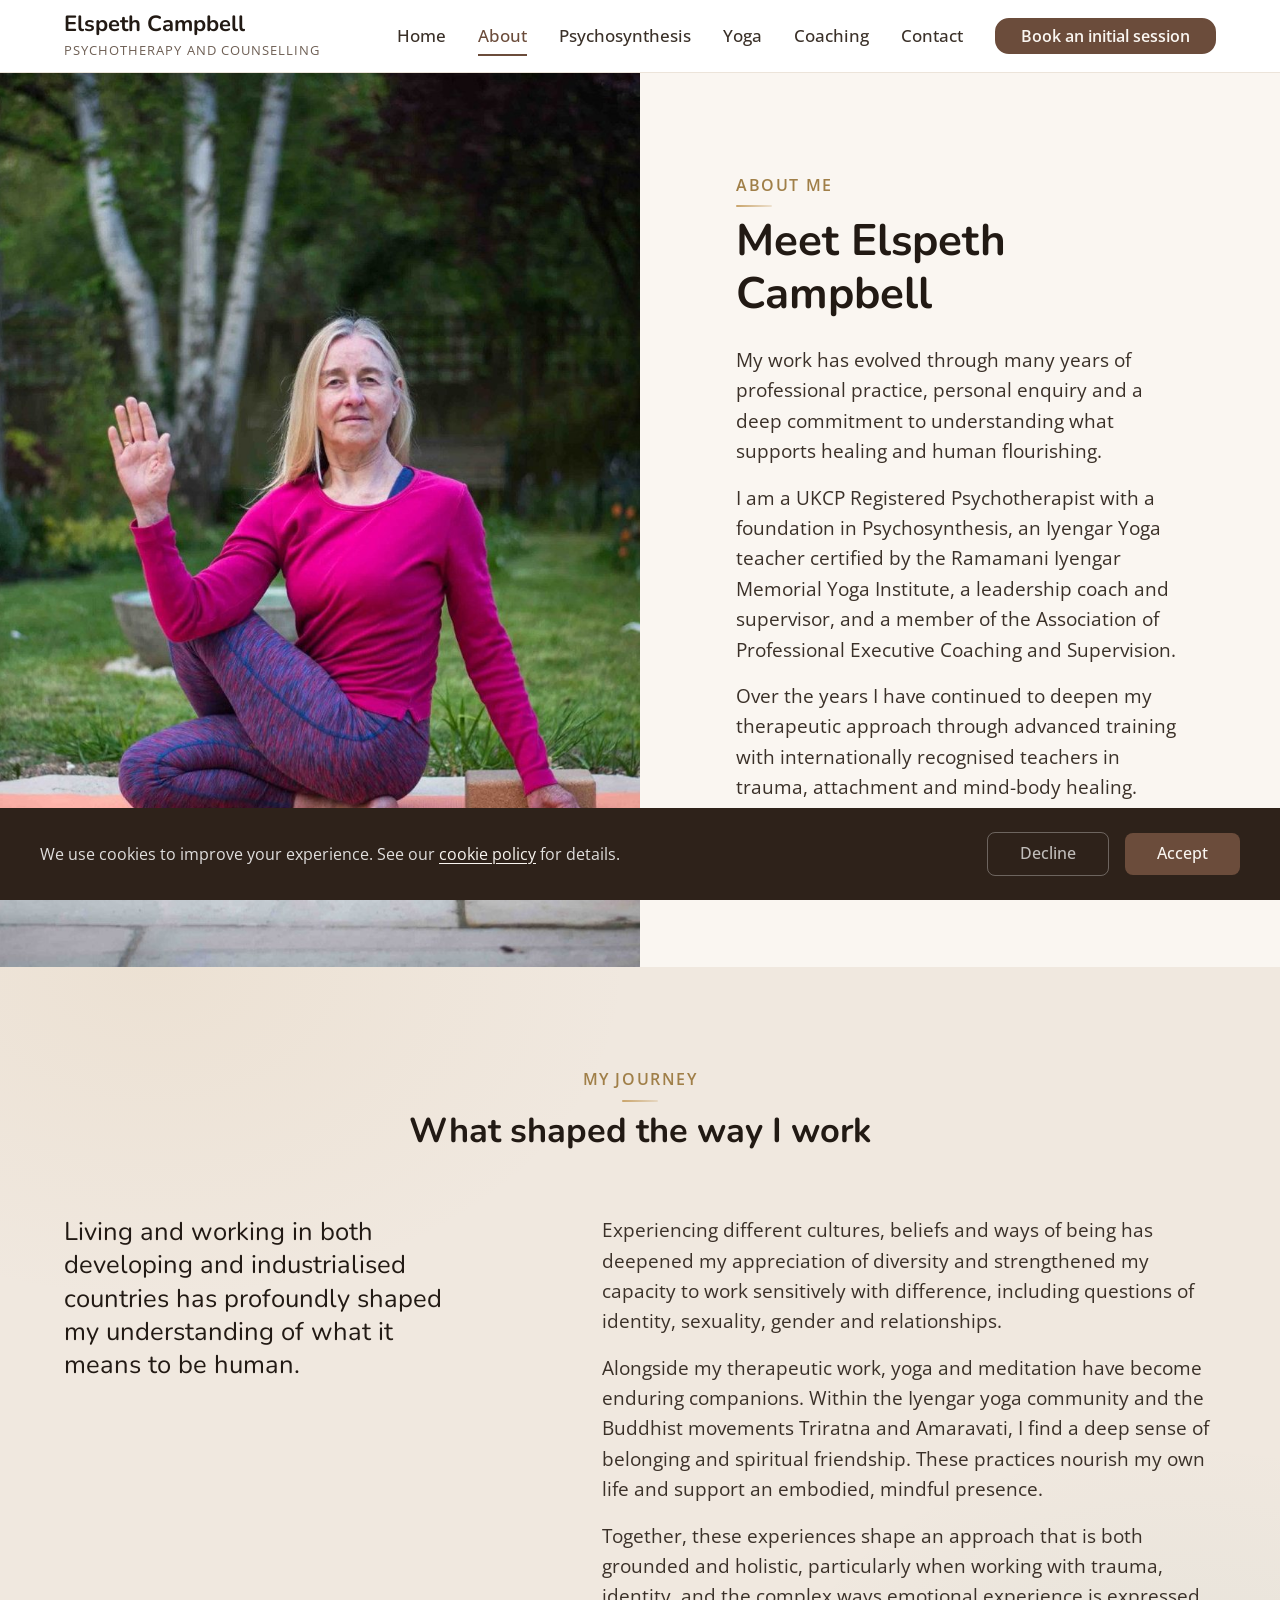
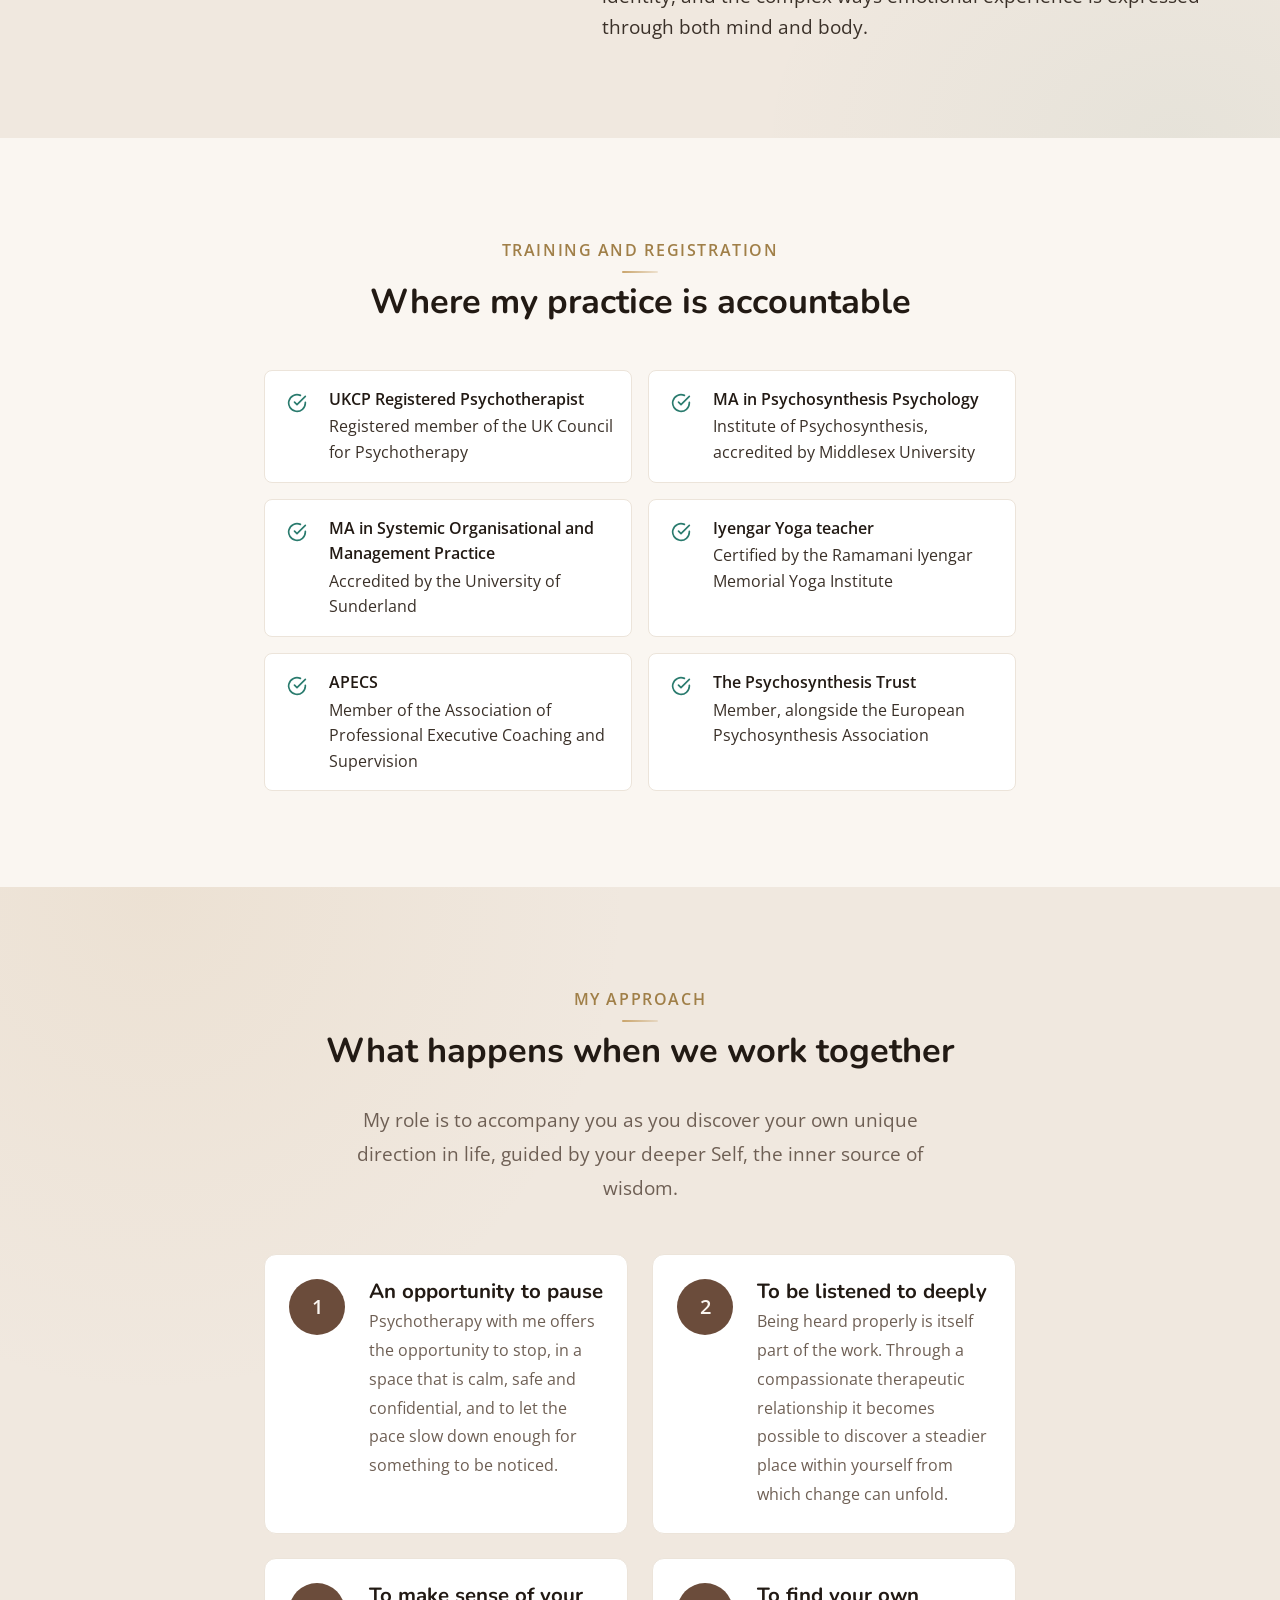
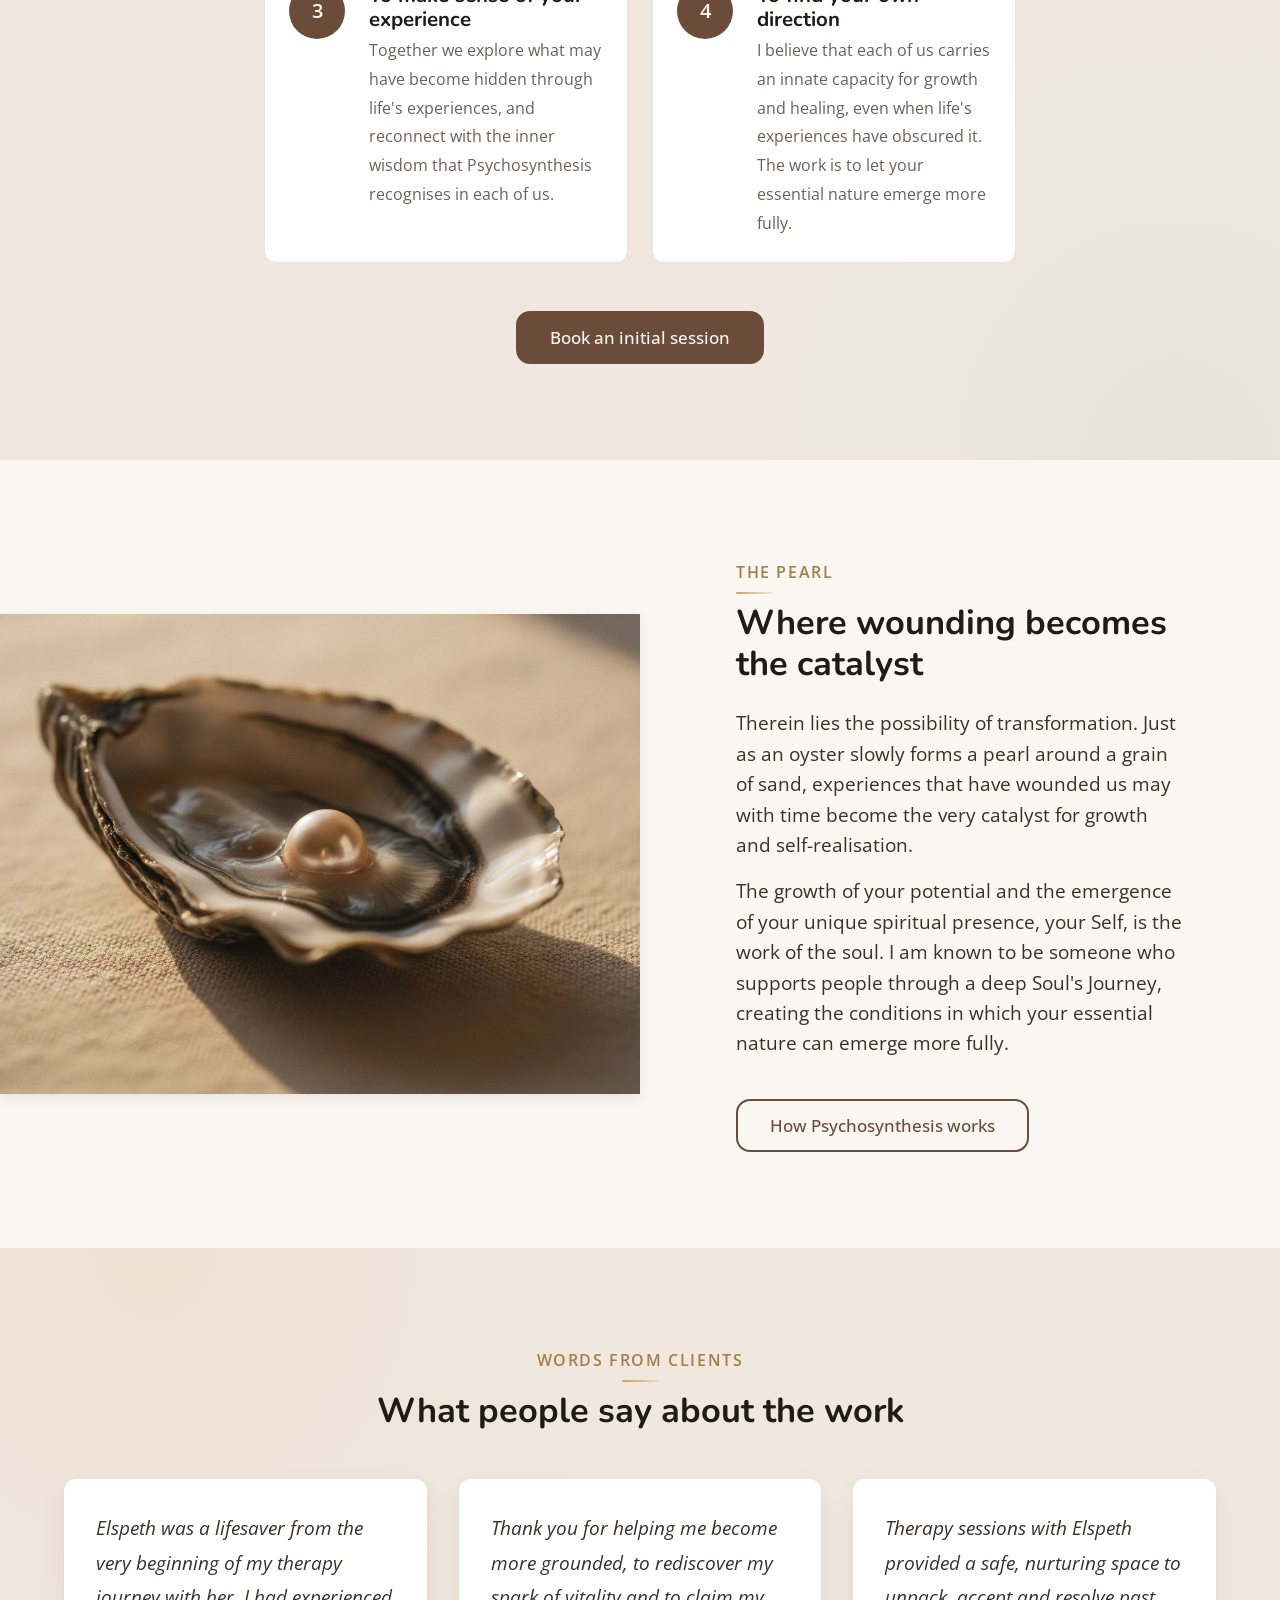
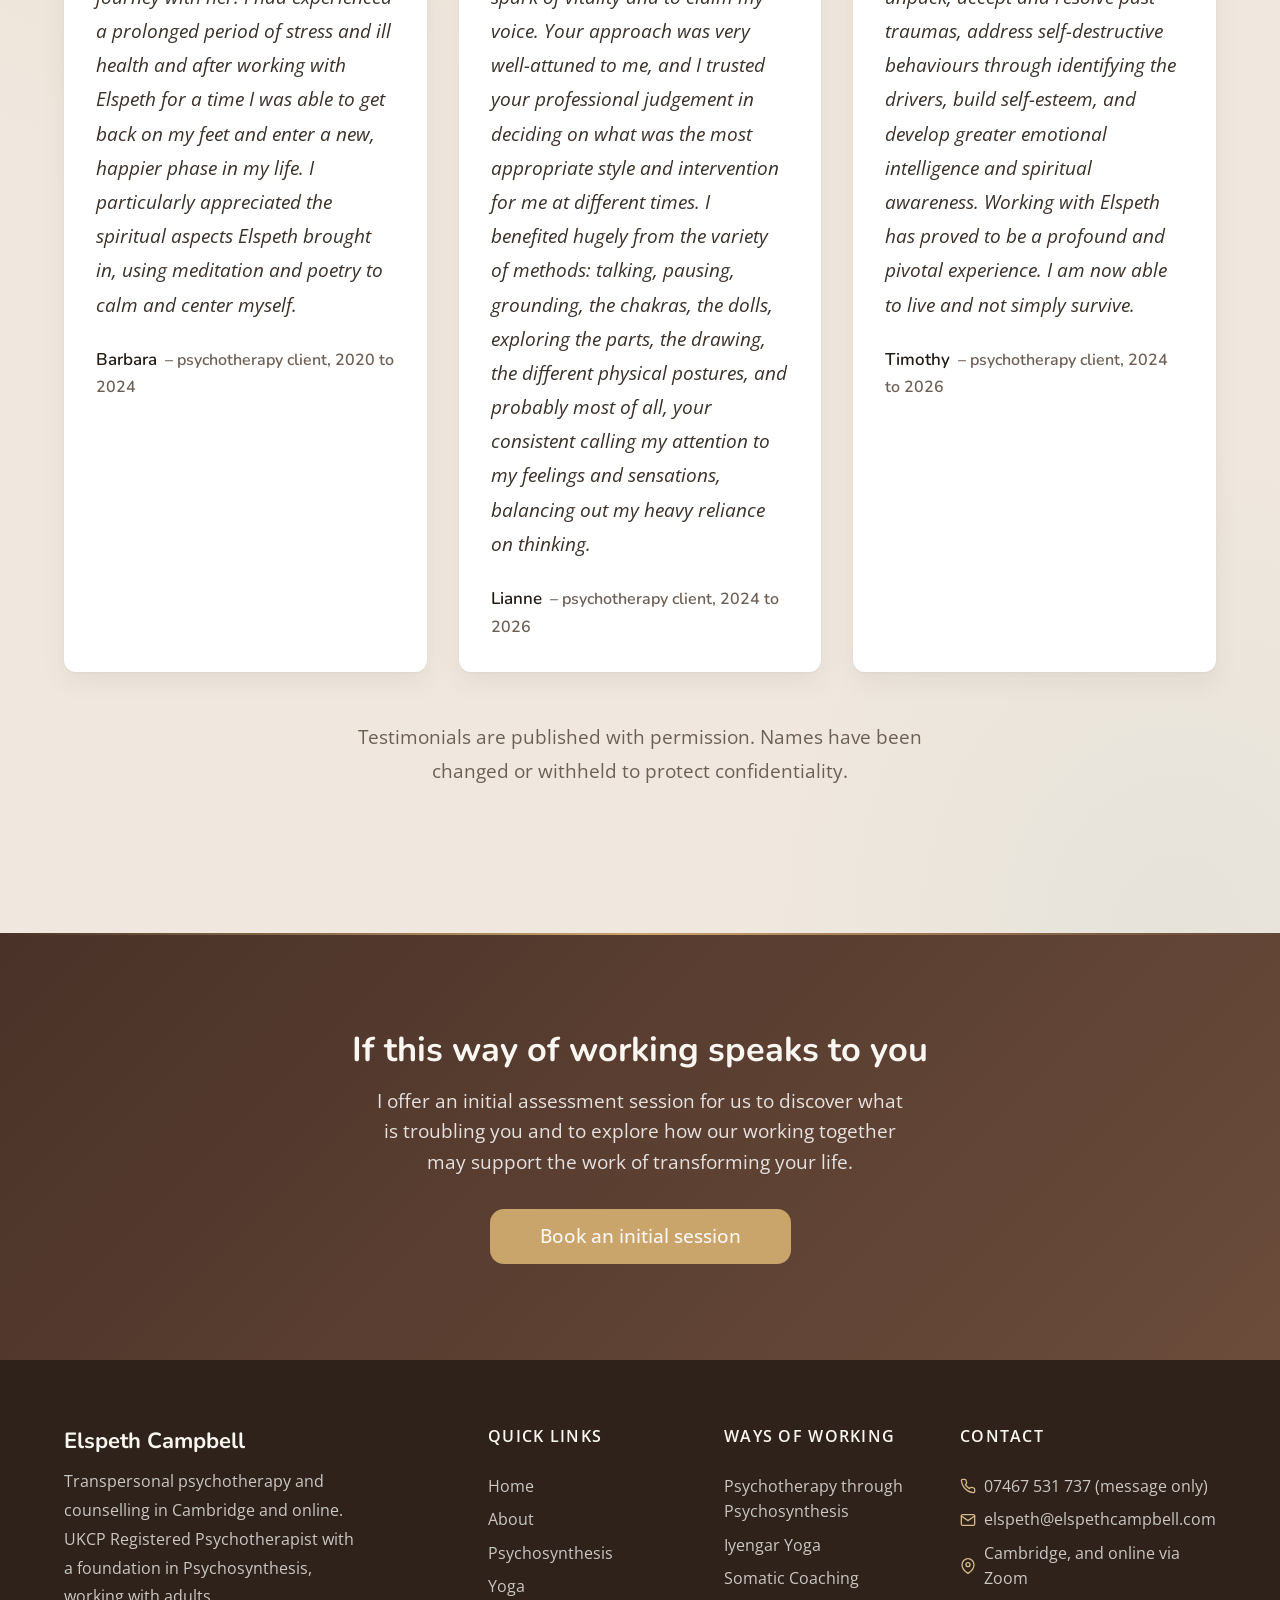
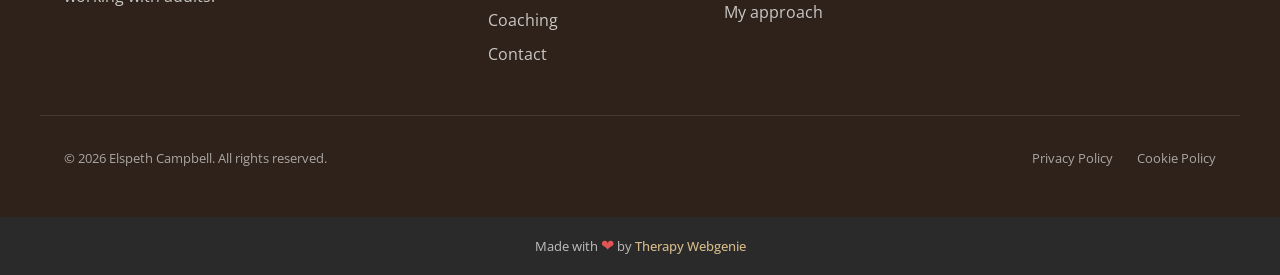
==== commit 4f4639ac: "Round 1 review fixes: recut every cropped photo from her originals, watermark cropped out, yoga head" ====
--- a/about.html
+++ b/about.html
@@ -27,9 +27,9 @@
   <link rel="preconnect" href="https://fonts.googleapis.com">
   <link rel="preconnect" href="https://fonts.gstatic.com" crossorigin>
 
-  <link rel="stylesheet" href="css/base.css">
-  <link rel="stylesheet" href="css/components.css">
-  <link rel="stylesheet" href="css/theme.css">
+  <link rel="stylesheet" href="css/base.css?v=20260917">
+  <link rel="stylesheet" href="css/components.css?v=20260917">
+  <link rel="stylesheet" href="css/theme.css?v=20260917">
   <!-- PROFILE:schema -->
   <script type="application/ld+json">
   {
@@ -119,9 +119,7 @@
     <!-- SECTION: about-hero -->
     <section class="about-hero">
       <div class="container about-hero__inner">
-        <div class="about-hero__image-wrap">
-          <img loading="lazy" src="images/elspeth-about.jpg" alt="Elspeth Campbell, transpersonal psychotherapist, seated in a garden" class="about-hero__image" width="900" height="1200" style="max-height: 100vh;">
-        </div>
+        <div class="about-hero__image-wrap" style="background-image: url('images/elspeth-about.jpg'); background-position: center top;" role="img" aria-label="Elspeth Campbell, transpersonal psychotherapist, seated in a garden"></div>
         <div class="about-hero__content">
           <span class="section-label">About me</span>
           <h1>Meet Elspeth Campbell</h1>
--- a/css/components.css
+++ b/css/components.css
@@ -3488,6 +3488,16 @@
 .page-header--dark .page-header__meta {
   color: rgba(255, 255, 255, 0.75);
 }
+/* v1.7.12 - button row under a page-header. A page-header used as a mid-page
+   image band (Elspeth Campbell, 2026-09-17) had its button sitting flush on the
+   paragraph because .page-header p carries margin: 0 auto. One slot owns the gap. */
+.page-header__actions {
+  display: flex;
+  flex-wrap: wrap;
+  gap: var(--space-md);
+  justify-content: center;
+  margin-top: var(--space-lg);
+}
 
 /* Breadcrumbs on an image page-header. Same two-convention story as
    .page-header--dark above - see the comment there before editing. */
@@ -3603,7 +3613,8 @@
 
 .footer__legal {
   display: flex;
-  gap: var(--space-lg);
+  flex-wrap: wrap;
+  gap: var(--space-xs) var(--space-lg);
   justify-content: center;
 }
 
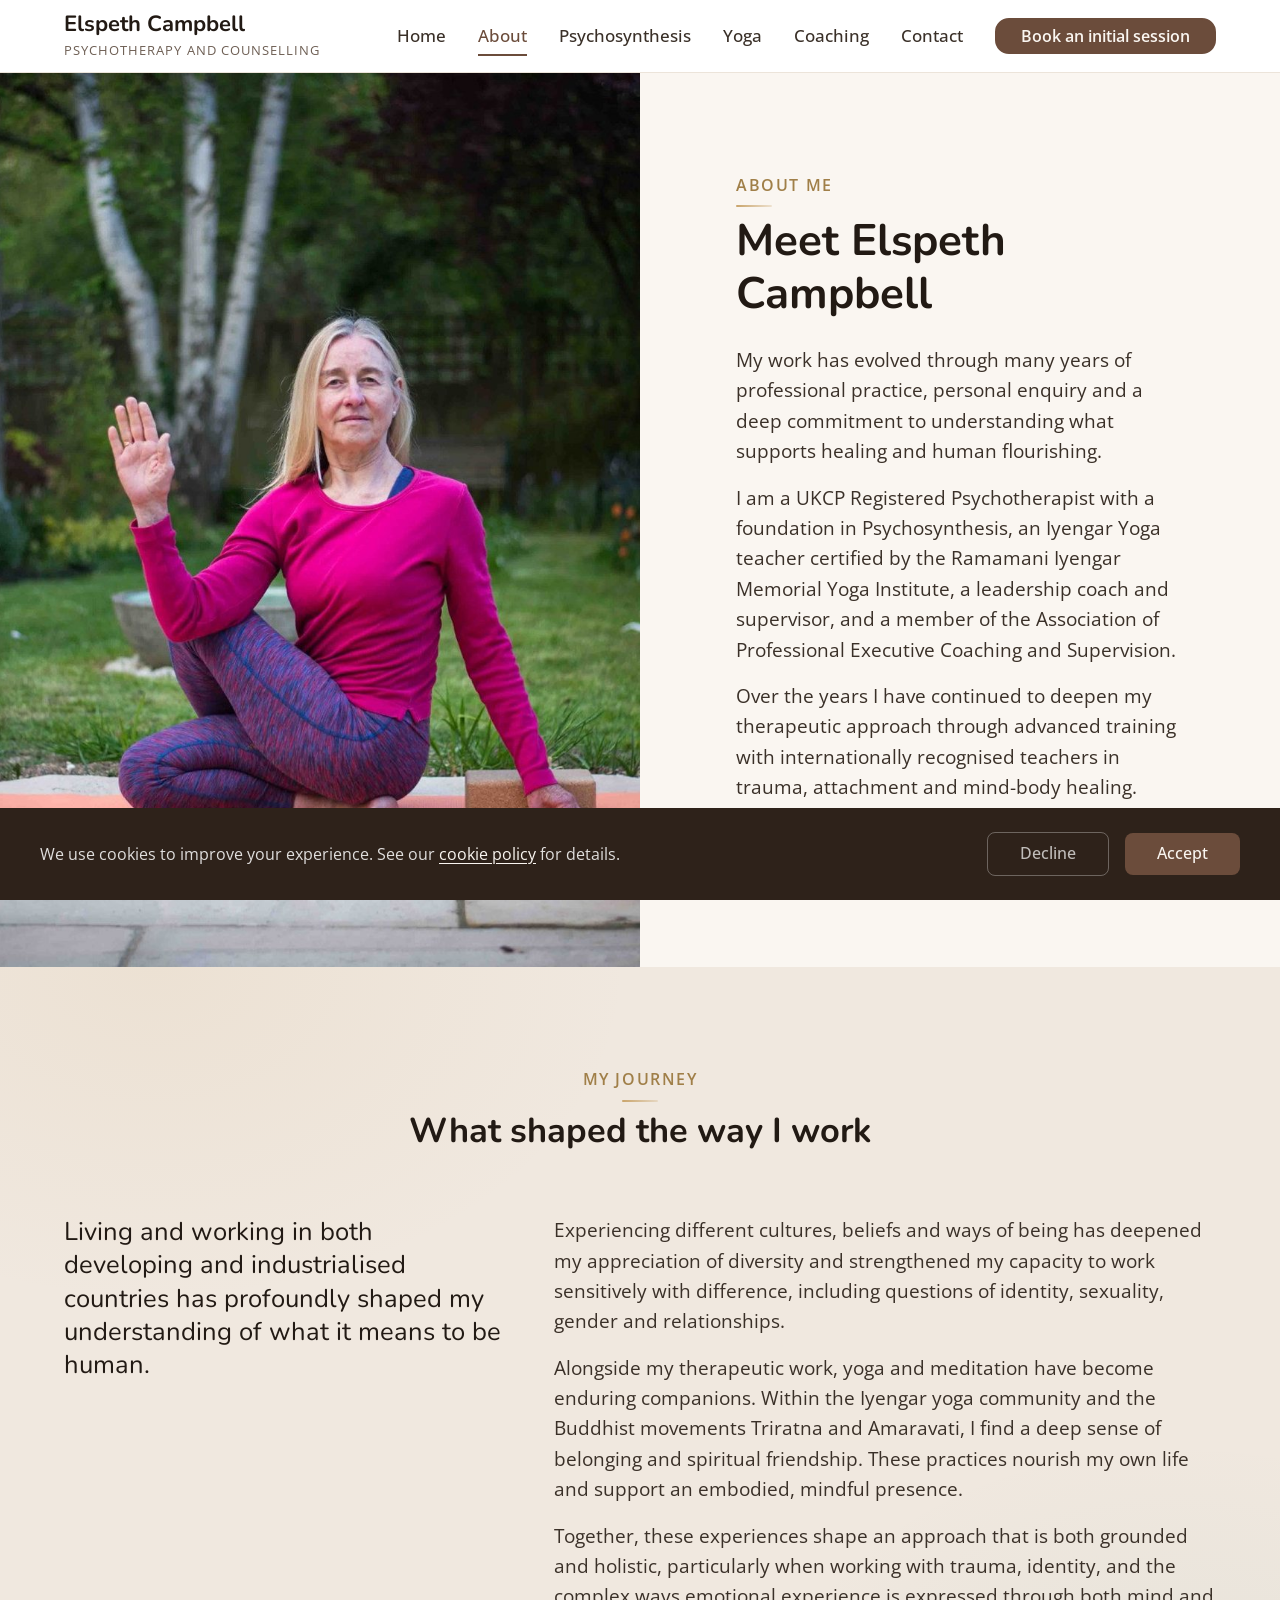
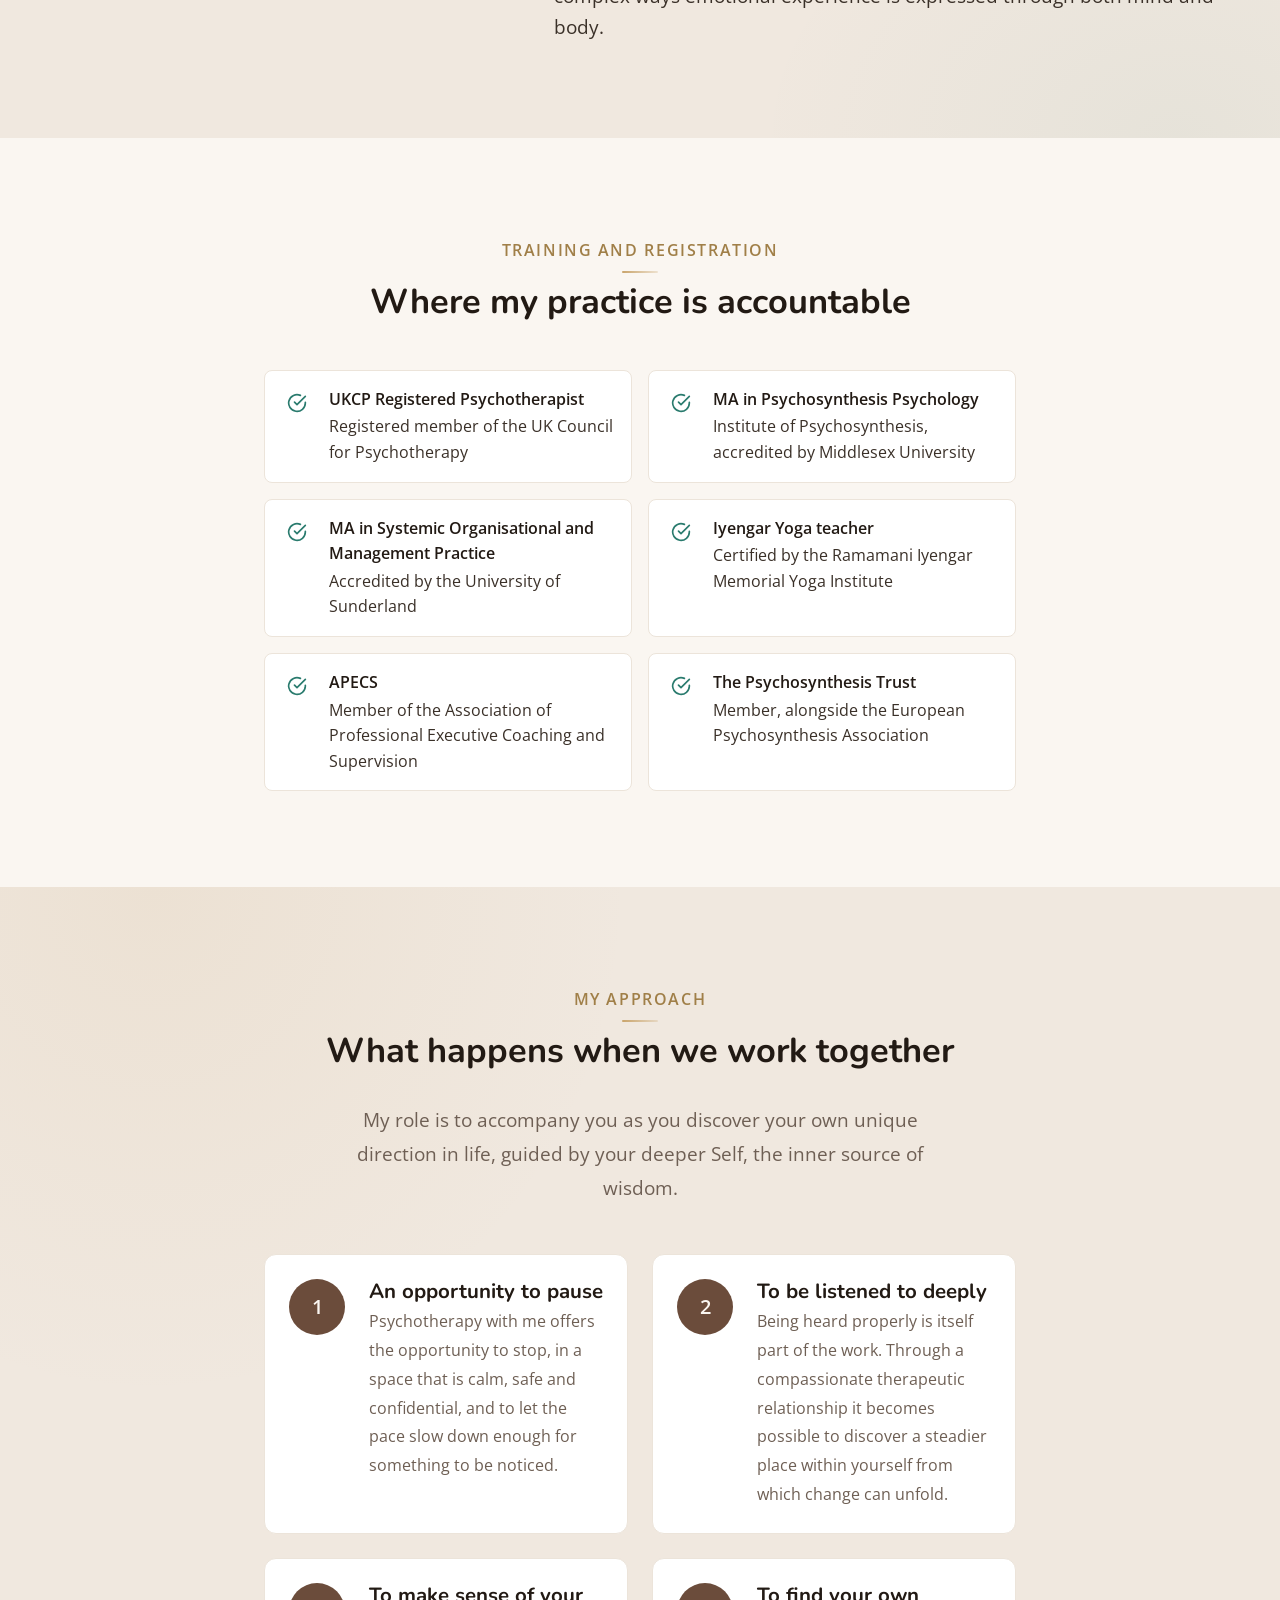
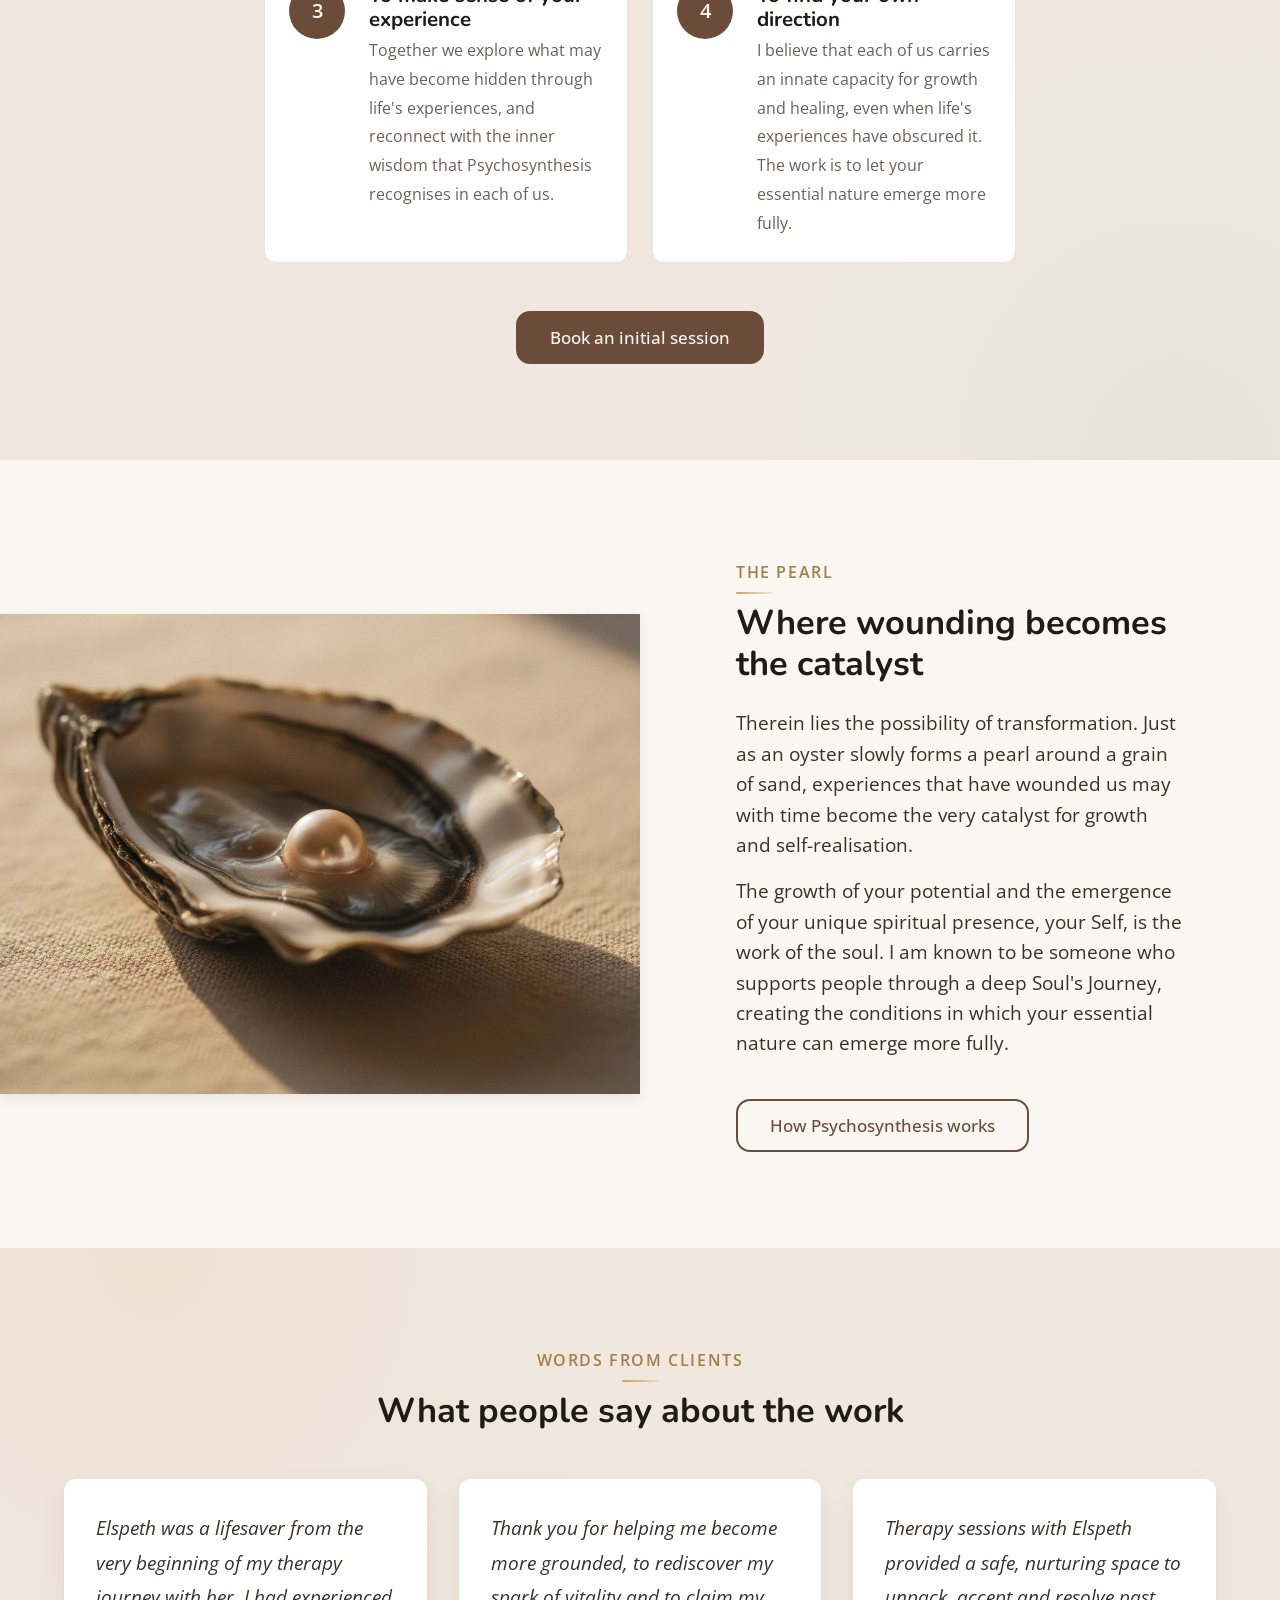
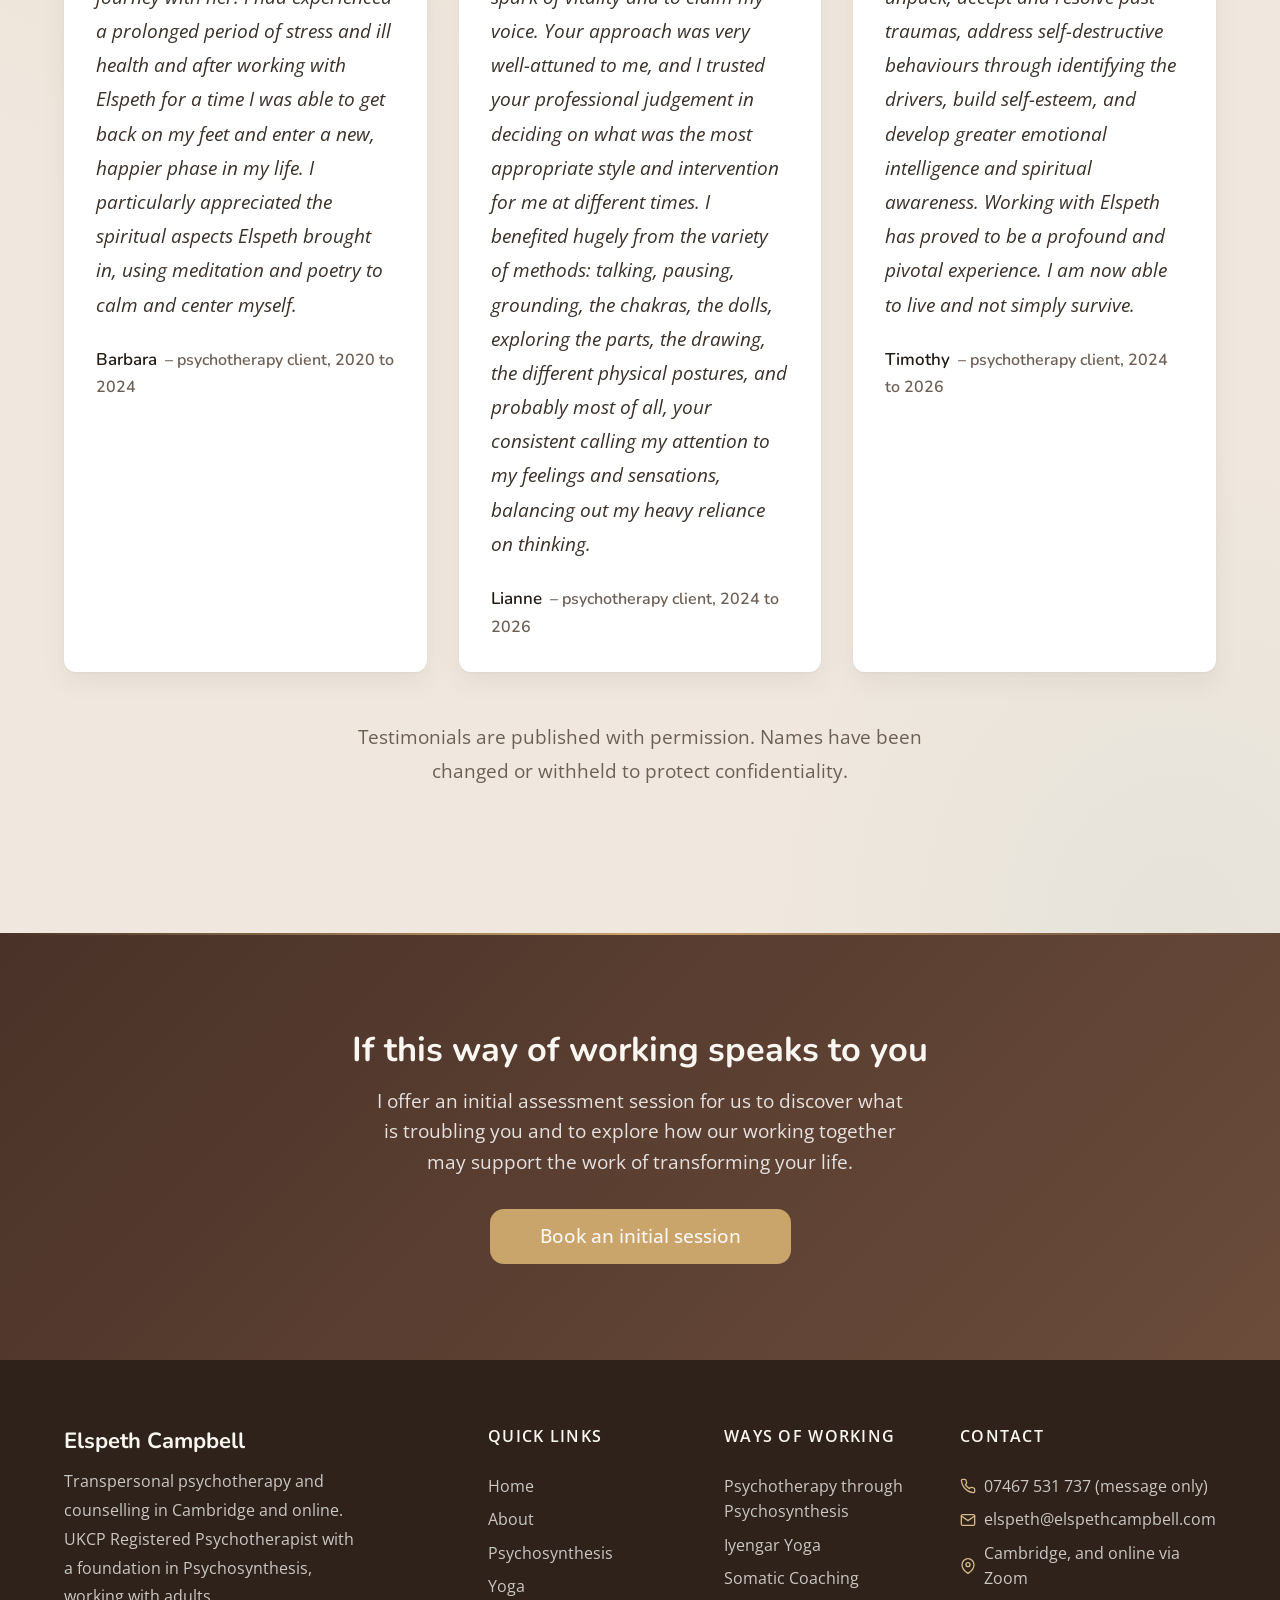
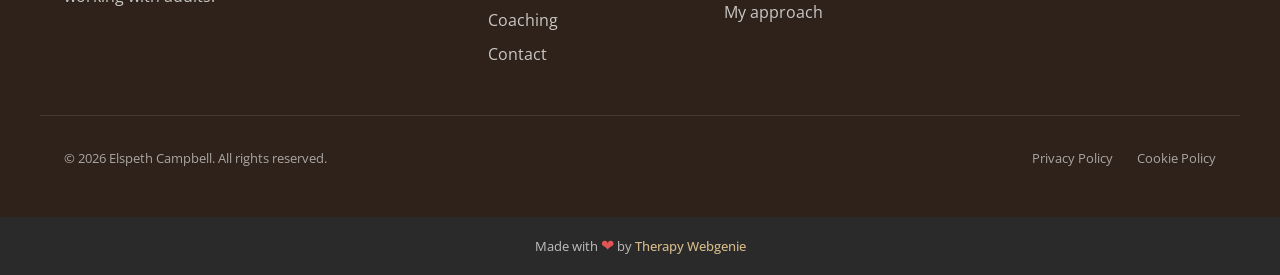
==== commit 01d54642: "Round 1 second review: story band gap at phone width, backbend recut, studio plank replaces the phon" ====
--- a/about.html
+++ b/about.html
@@ -27,9 +27,9 @@
   <link rel="preconnect" href="https://fonts.googleapis.com">
   <link rel="preconnect" href="https://fonts.gstatic.com" crossorigin>
 
-  <link rel="stylesheet" href="css/base.css?v=20260917">
-  <link rel="stylesheet" href="css/components.css?v=20260917">
-  <link rel="stylesheet" href="css/theme.css?v=20260917">
+  <link rel="stylesheet" href="css/base.css?v=20260917b">
+  <link rel="stylesheet" href="css/components.css?v=20260917b">
+  <link rel="stylesheet" href="css/theme.css?v=20260917b">
   <!-- PROFILE:schema -->
   <script type="application/ld+json">
   {
@@ -140,7 +140,7 @@
             <span class="section-label">My journey</span>
             <h2 style="margin-bottom: var(--space-3xl);">What shaped the way I work</h2>
           </div>
-          <div class="story-split__body" style="gap: var(--space-5xl);">
+          <div class="story-split__body">
             <div class="story-split__lead">
               <h3>Living and working in both developing and industrialised countries has profoundly shaped my understanding of what it means to be human.</h3>
             </div>
--- a/css/components.css
+++ b/css/components.css
@@ -2605,6 +2605,14 @@
 
 .contact-form-card {
   padding: var(--space-2xl);
+}
+
+/* v1.7.12 - at phone width 48px of card padding left a 229px field inside a 327px card and the
+   enquiry dropdown truncated its own selected value (Elspeth Campbell review, 2026-09-17). */
+@media (max-width: 767px) {
+  .contact-form-card {
+    padding: var(--space-lg);
+  }
 }
 
 .contact-form-card h2 {
